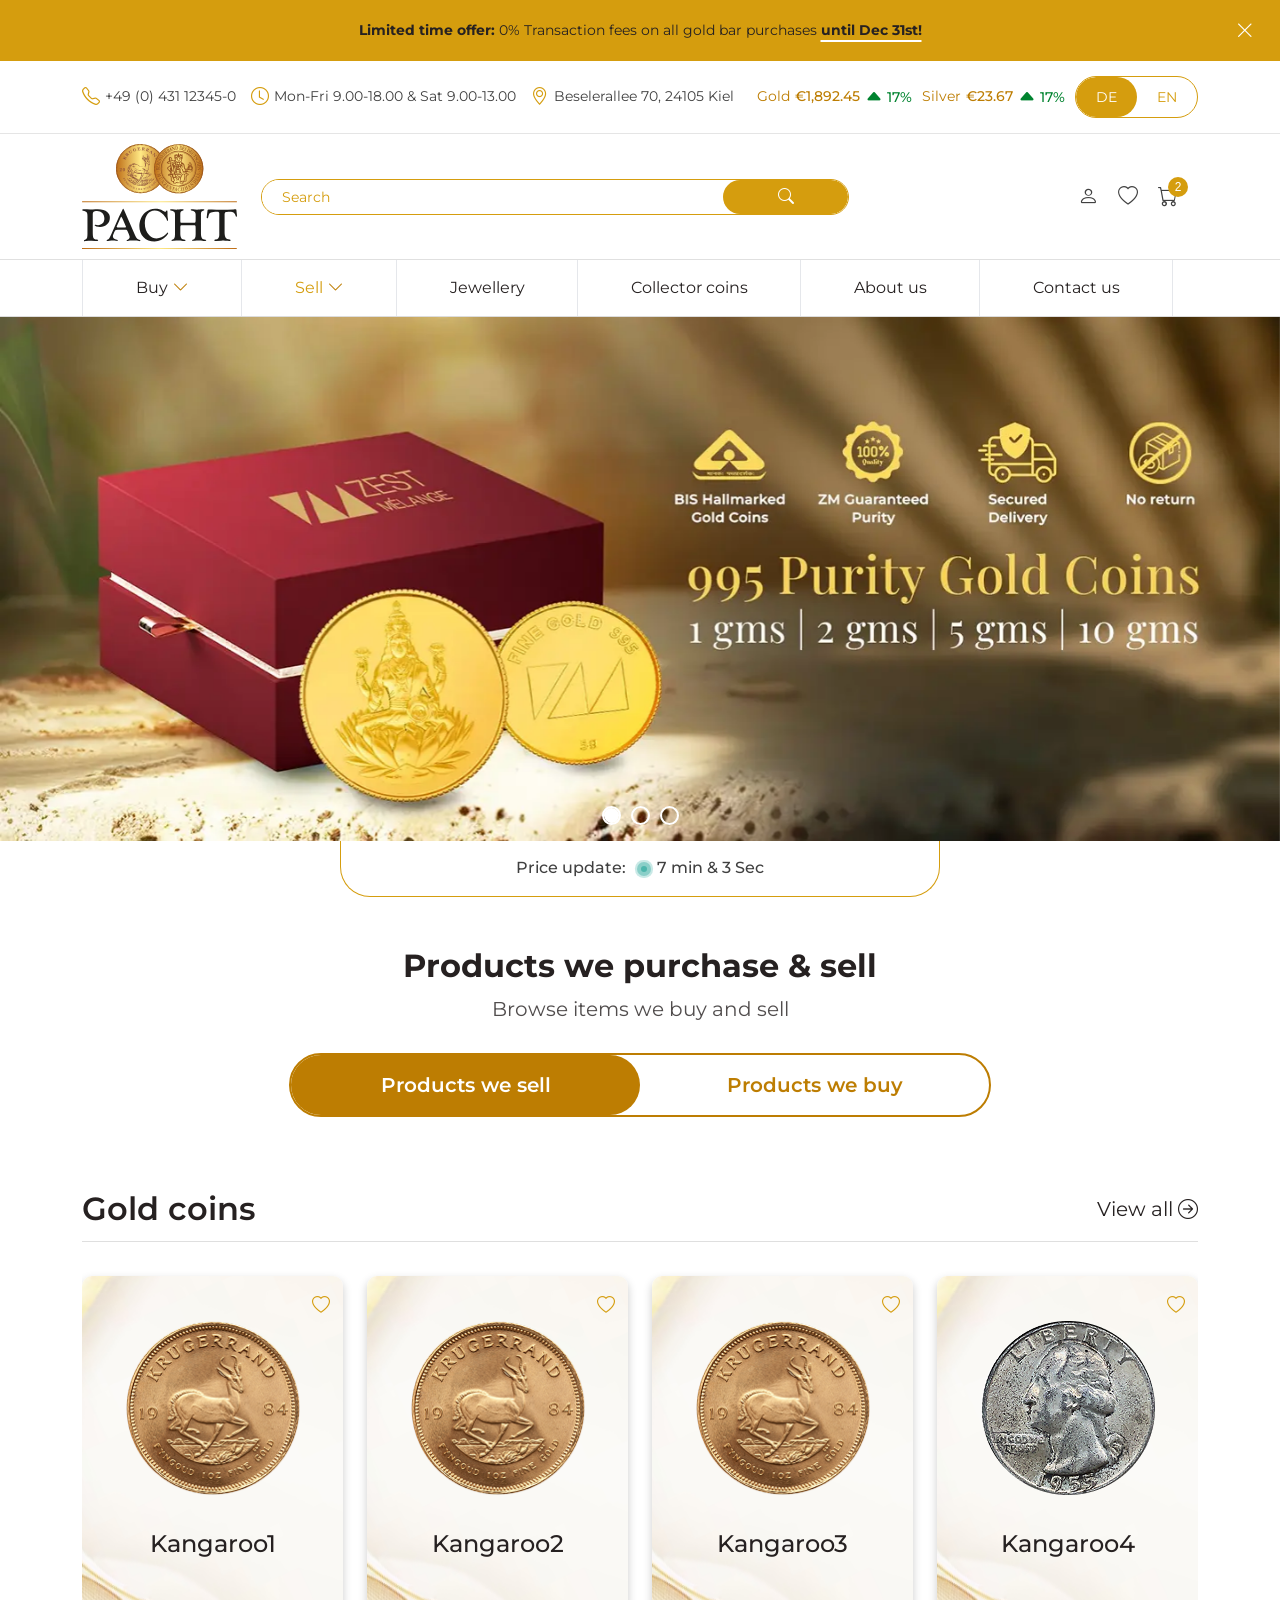
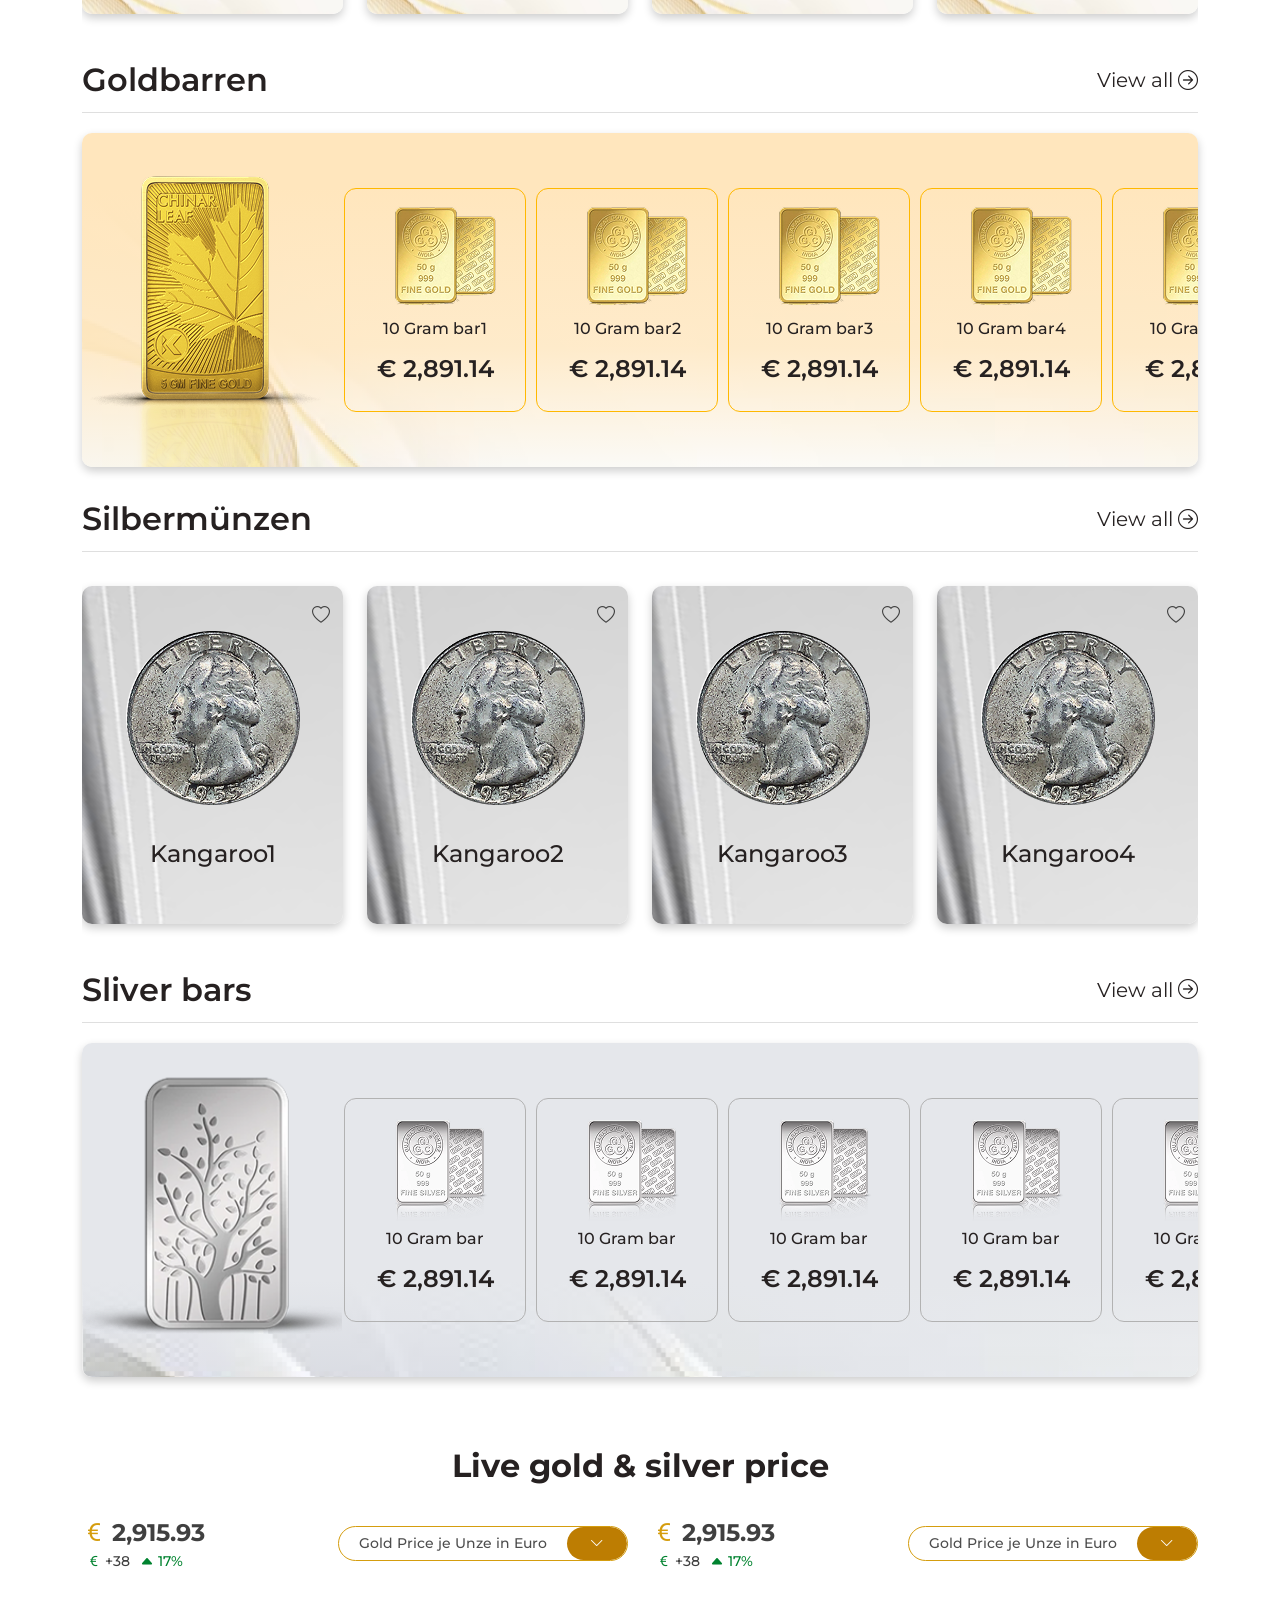
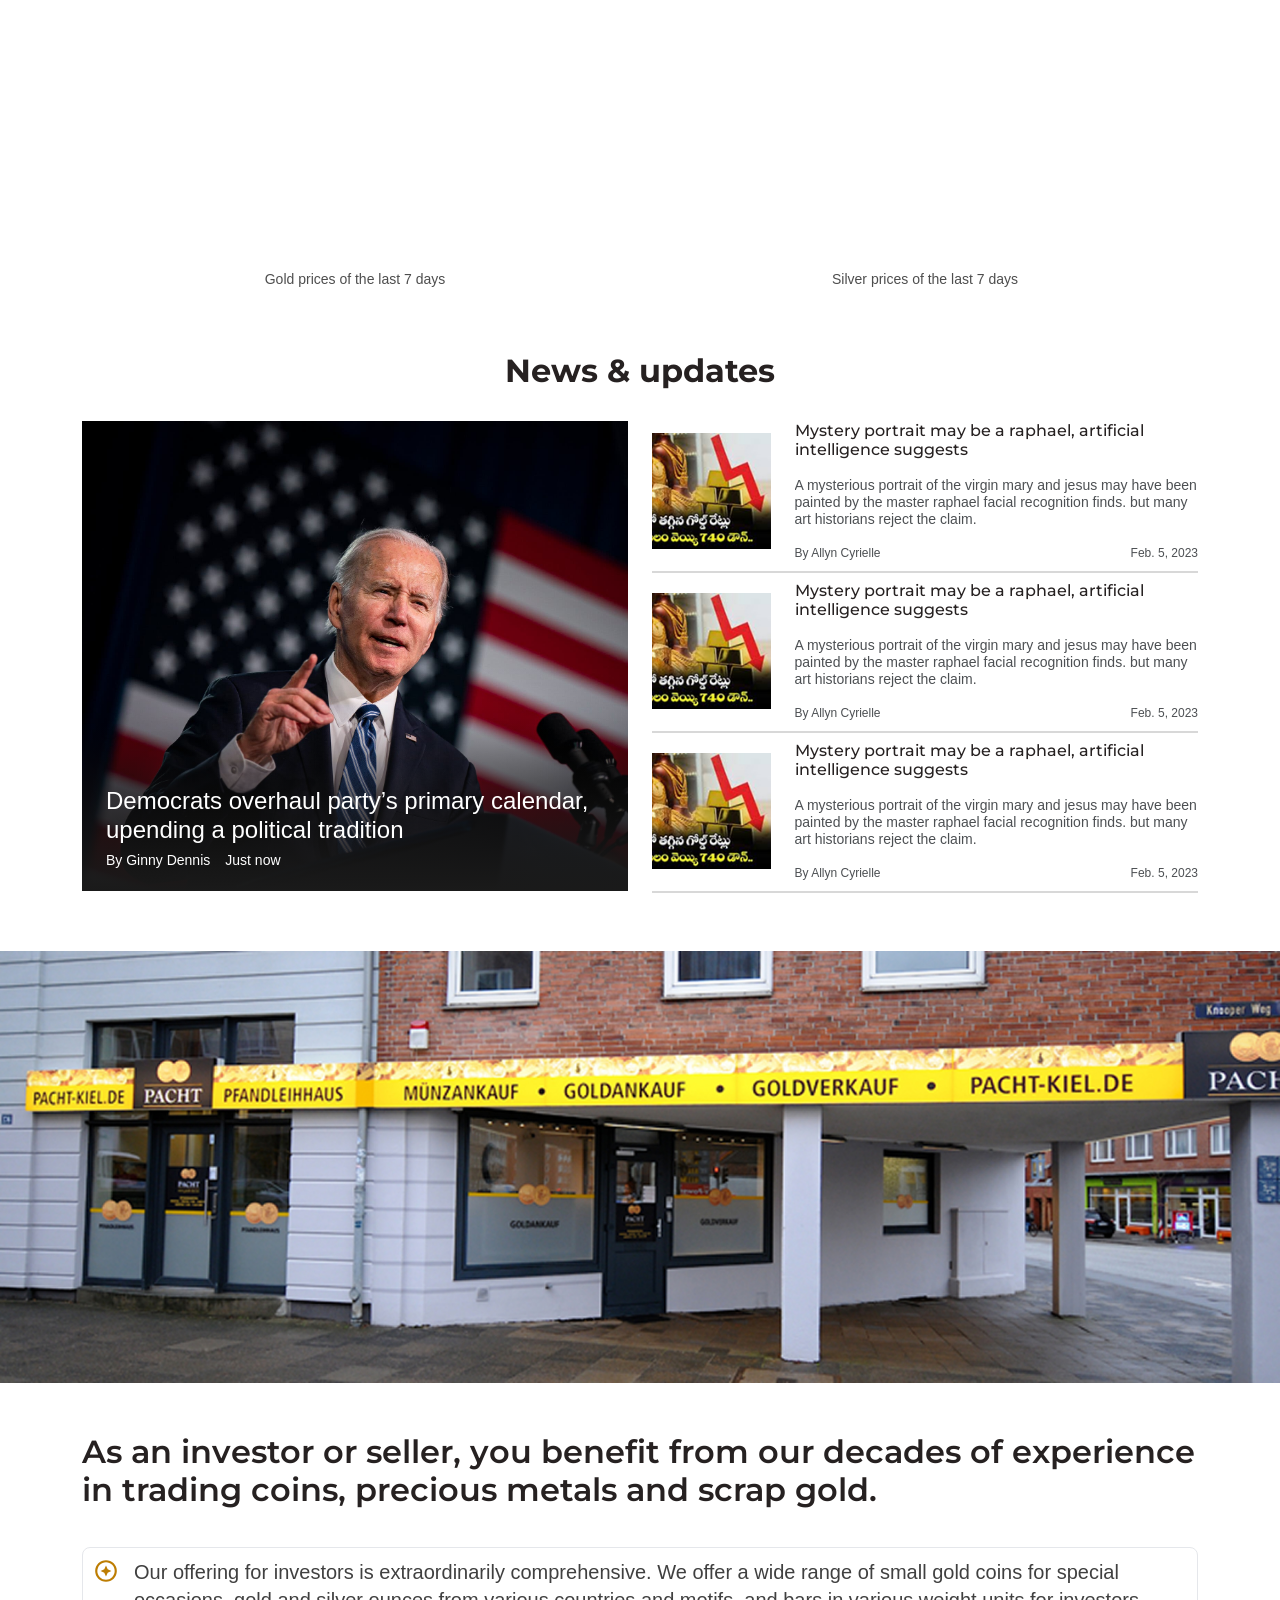
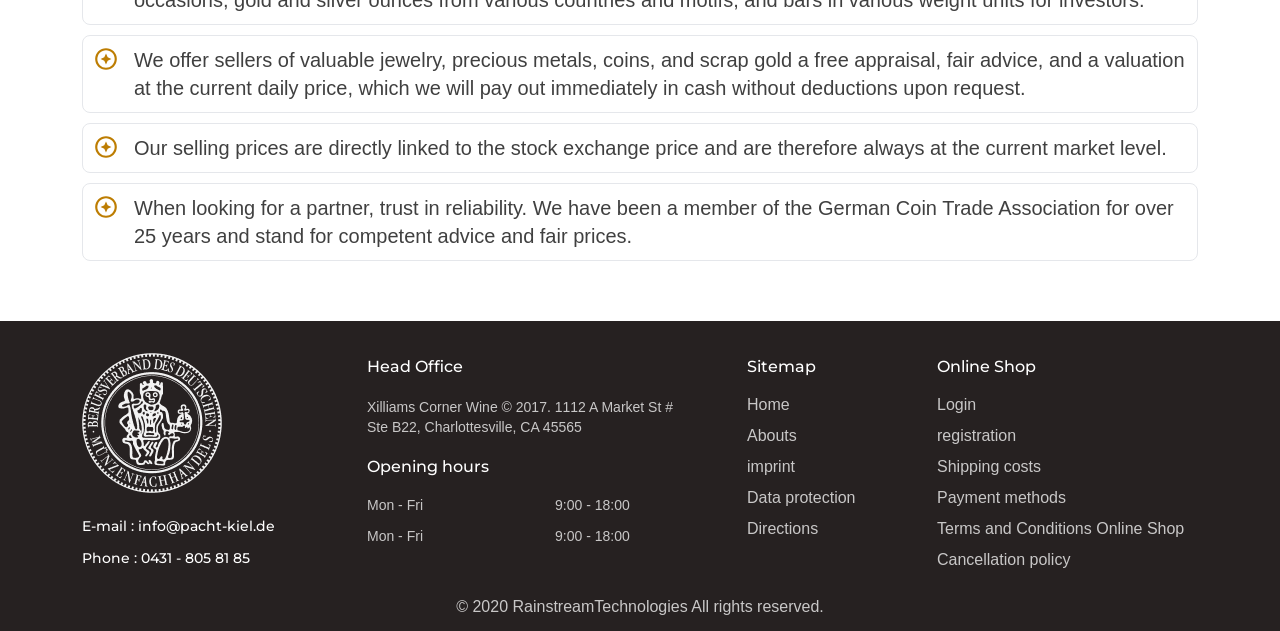
==== index.html @ 885be789 "Initial HTML" ====
<!DOCTYPE html>
<html lang="en">
  <head>
    <meta charset="UTF-8" />
    <meta name="viewport" content="width=device-width, initial-scale=1.0" />
    <title>Home page</title>
    <link rel="stylesheet" href="./css/bootstrap.min.css" />
    <link rel="stylesheet" href="./css/bootstrap-icons.min.css" />
    <!-- Swiper CSS -->
    <link
      rel="stylesheet"
      href="https://unpkg.com/swiper/swiper-bundle.min.css"
    />
    <link rel="stylesheet" href="./css/style.css" />

    <link rel="stylesheet" href="./css/responsive.css" />

    <style>
      /* Your existing CSS */
      .price-update-time .price-update {
        max-width: 600px;
        margin: 0 auto;
        text-align: center;
        border: 1px solid var(--primary-color);
        padding: 16px 0px;
        border-top: 0px;
        border-bottom-left-radius: 30px;
        border-bottom-right-radius: 30px;
        background: #fff;
        transition: all 0.3s ease;
      }

      /* Sticky state */
      .price-update.sticky {
        position: fixed;
        top: 0;
        left: 50%;
        transform: translateX(-50%);
        z-index: 999;
        border-top: 1px solid var(--primary-color);
        max-width: 600px;
        text-align: center;
        border: 1px solid var(--primary-color);
        padding: 16px 0px;
        border-top: 0px;
        border-bottom-left-radius: 30px;
        border-bottom-right-radius: 30px;
        background: #fff;
      }
    </style>
  </head>
  <body>
    <header class="header-section" id="main-header">
      <div class="header-top">
        <p class="offer-tag-line">
          <strong> Limited time offer:</strong> 0% Transaction fees on all gold
          bar purchases <strong> until Dec 31st!</strong>
        </p>
        <div class="offer-close-btn">
          <button class="close-btn" onclick="closeOffer()">
            <i class="bi bi-x-lg"></i>
          </button>
        </div>
      </div>
      <div class="main-header-part">
        <div class="info-bar-section">
          <div class="container">
            <div class="row">
              <div class="col-md-12">
                <div class="info-bar">
                  <!-- Contact Info -->
                  <div class="info-group">
                    <div class="info-item">
                      <i class="bi bi-telephone"></i>
                      <span>+49 (0) 431 12345-0</span>
                    </div>
                    <div class="info-item">
                      <i class="bi bi-clock"></i>
                      <span>Mon-Fri 9.00-18.00 & Sat 9.00-13.00</span>
                    </div>
                    <div class="info-item">
                      <i class="bi bi-geo-alt"></i>
                      <span>Beselerallee 70, 24105 Kiel</span>
                    </div>
                  </div>

                  <!-- Gold & Silver Prices -->
                  <div class="price-group">
                    <div class="price-item">
                      <span class="name">Gold</span>
                      <span class="price-number">€1,892.45</span>
                      <div class="change">
                        <i class="bi bi-caret-up-fill"></i>
                        <span class="up">17%</span>
                      </div>
                    </div>
                    <div class="price-item">
                      <span class="name">Silver</span>
                      <span class="price-number">€23.67</span>
                      <div class="change">
                        <i class="bi bi-caret-up-fill"></i>
                        <span class="up">17%</span>
                      </div>
                    </div>

                    <!-- Language Switch -->
                    <div class="language-switch">
                      <button id="deBtn" class="active">DE</button>
                      <button id="enBtn">EN</button>
                    </div>
                  </div>
                </div>
              </div>
            </div>
          </div>
        </div>
        <div class="logo-area">
          <div class="container">
            <div class="row">
              <div class="col-md-12">
                <div class="logo-part-navbar">
                  <div class="logo">
                    <img
                      src="./images/main-logo.svg"
                      alt="logo"
                      width="155"
                      height="105"
                      loading="lazy"
                      class="img-fluid"
                    />
                    <div class="search-bar">
                      <input type="text" placeholder="Search" />
                      <button><i class="bi bi-search"></i></button>
                    </div>
                  </div>

                  <div class="icons">
                    <div class="icon">
                      <a href="#"><i class="bi bi-person"></i></a>
                    </div>
                    <div class="icon">
                      <a href="#"><i class="bi bi-heart"></i></a>
                    </div>
                    <div class="icon">
                      <a href="#"><i class="bi bi-cart"></i></a>
                      <span class="cart-badge">2</span>
                    </div>
                    <div class="icon">
                      <i
                        id="menuIcon"
                        class="bi bi-list menu-icon"
                        onclick="toggleMenu()"
                      ></i>
                    </div>
                  </div>
                </div>
              </div>
            </div>
          </div>
        </div>
        <nav>
          <div class="container">
            <div class="row">
              <div class="col-md-12">
                <div class="nav-container">
                  <!-- Mobile Menu Icon -->

                  <ul class="nav-links" id="navLinks">
                    <!-- Buy Menu -->
                    <li>
                      <div class="menu-title">
                        <a href="#" active>Buy</a>
                        <i
                          class="bi bi-chevron-down arrow"
                          onclick="toggleDropdown(this)"
                        ></i>
                      </div>
                      <ul class="dropdown-menu-header">
                        <li><a href="#">Gold</a></li>
                        <li><a href="#">Silver</a></li>
                      </ul>
                    </li>

                    <!-- Sell Menu -->
                    <li>
                      <div class="menu-title">
                        <a href="#" class="active">Sell</a>
                        <i
                          class="bi bi-chevron-down arrow"
                          onclick="toggleDropdown(this)"
                        ></i>
                      </div>
                      <ul class="dropdown-menu-header">
                        <li class="group-heading">Gold</li>
                        <li><a href="#">Gold coins</a></li>
                        <li class="active"><a href="#">Gold bars</a></li>

                        <li class="group-heading">Silver</li>
                        <li><a href="#">Silver coins</a></li>
                        <li><a href="#">Silver bars</a></li>
                      </ul>
                    </li>

                    <li><a href="#">Jewellery</a></li>
                    <li><a href="#">Collector coins</a></li>
                    <li><a href="#">About us</a></li>
                    <li><a href="#">Contact us</a></li>
                  </ul>
                </div>
              </div>
            </div>
          </div>
        </nav>
      </div>
      <div class="fixed-header-part">
        <div class="inner-header-part">
          <div class="logo-part-navbar-fixed">
            <div class="container">
              <div class="row">
                <div class="col-md-12">
                  <div class="fixed-on-scroll">
                    <div class="logo-part">
                      <img
                        src="./images/main-logo.svg"
                        alt="logo"
                        width="155"
                        height="105"
                        loading="lazy"
                        class="img-fluid"
                      />
                    </div>
                    <div class="fixed-header-content">
                      <div class="info-bar-section">
                        <div class="container">
                          <div class="row">
                            <div class="col-md-12 px-0">
                              <div class="info-bar">
                                <!-- Contact Info -->
                                <div class="info-group">
                                  <div class="info-item">
                                    <i class="bi bi-telephone"></i>
                                    <span>+49 (0) 431 12345-0</span>
                                  </div>
                                  <div class="info-item">
                                    <i class="bi bi-clock"></i>
                                    <span
                                      >Mon-Fri 9.00-18.00 & Sat 9.00-13.00</span
                                    >
                                  </div>
                                  <div class="info-item">
                                    <i class="bi bi-geo-alt"></i>
                                    <span>Beselerallee 70, 24105 Kiel</span>
                                  </div>
                                </div>

                                <!-- Gold & Silver Prices -->
                                <div class="price-group">
                                  <div class="price-item">
                                    <span class="name">Gold</span>
                                    <span class="price-number">€1,892.45</span>
                                    <div class="change">
                                      <i class="bi bi-caret-up-fill"></i>
                                      <span class="up">17%</span>
                                    </div>
                                  </div>
                                  <div class="price-item">
                                    <span class="name">Silver</span>
                                    <span class="price-number">€23.67</span>
                                    <div class="change">
                                      <i class="bi bi-caret-up-fill"></i>
                                      <span class="up">17%</span>
                                    </div>
                                  </div>

                                  <!-- Language Switch -->
                                  <div class="language-switch">
                                    <button id="deBtn" class="active">
                                      DE
                                    </button>
                                    <button id="enBtn">EN</button>
                                  </div>
                                </div>
                              </div>
                            </div>
                          </div>
                        </div>
                      </div>
                      <nav>
                        <div class="container">
                          <div class="row">
                            <div
                              class="col-md-12 px-0 navbar-header-fixed-part"
                            >
                              <div class="nav-container">
                                <!-- Mobile Menu Icon -->
                                <i
                                  id="menuIconfix"
                                  class="bi bi-list menu-icon"
                                  onclick="togglefixMenu()"
                                ></i>

                                <ul class="nav-links" id="navlinksfix">
                                  <!-- Buy Menu -->
                                  <li>
                                    <div class="menu-title">
                                      <a href="#" active>Buy</a>
                                      <i
                                        class="bi bi-chevron-down arrow"
                                        onclick="toggleFixDropdown(this)"
                                      ></i>
                                    </div>
                                    <ul class="dropdown-menu-header">
                                      <li><a href="#">Gold</a></li>
                                      <li><a href="#">Silver</a></li>
                                    </ul>
                                  </li>

                                  <!-- Sell Menu -->
                                  <li>
                                    <div class="menu-title">
                                      <a href="#" class="active">Sell</a>
                                      <i
                                        class="bi bi-chevron-down arrow"
                                        onclick="toggleFixDropdown(this)"
                                      ></i>
                                    </div>
                                    <ul class="dropdown-menu-header">
                                      <li class="group-heading">Gold</li>
                                      <li><a href="#">Gold coins</a></li>
                                      <li class="active">
                                        <a href="#">Gold bars</a>
                                      </li>

                                      <li class="group-heading">Silver</li>
                                      <li><a href="#">Silver coins</a></li>
                                      <li><a href="#">Silver bars</a></li>
                                    </ul>
                                  </li>

                                  <li><a href="#">Jewellery</a></li>
                                  <li><a href="#">Collector coins</a></li>
                                  <li><a href="#">About us</a></li>
                                  <li><a href="#">Contact us</a></li>
                                </ul>
                                <div class="icons">
                                  <div class="icon">
                                    <a href="#"><i class="bi bi-person"></i></a>
                                  </div>
                                  <div class="icon">
                                    <a href="#"><i class="bi bi-heart"></i></a>
                                  </div>
                                  <div class="icon">
                                    <a href="#"><i class="bi bi-cart"></i></a>
                                    <span class="cart-badge">2</span>
                                  </div>
                                  <div class="icon">
                                    <a
                                      href="javascript:void(0)"
                                      onclick="toggleSearchBar()"
                                      ><i class="bi bi-search"></i
                                    ></a>
                                  </div>
                                </div>
                                <!-- Search Bar -->
                                <div
                                  class="toggle-search-bar-part"
                                  id="searchBar"
                                >
                                  <div class="search-bar">
                                    <input type="text" placeholder="Search" />
                                    <button>
                                      <i class="bi bi-search"></i>
                                    </button>
                                  </div>
                                </div>
                              </div>
                            </div>
                          </div>
                        </div>
                      </nav>
                    </div>
                  </div>
                </div>
              </div>
            </div>
          </div>
        </div>
      </div>
    </header>

    <section class="hero-section">
      <div class="main-hero-section-slider-part">
        <div
          id="carouselExampleAutoplaying"
          class="carousel slide"
          data-bs-ride="carousel"
        >
          <div class="carousel-indicators">
            <button
              type="button"
              data-bs-target="#carouselExampleAutoplaying"
              data-bs-slide-to="0"
              class="active"
              aria-current="true"
              aria-label="Slide 1"
            ></button>
            <button
              type="button"
              data-bs-target="#carouselExampleAutoplaying"
              data-bs-slide-to="1"
              aria-label="Slide 2"
            ></button>
            <button
              type="button"
              data-bs-target="#carouselExampleAutoplaying"
              data-bs-slide-to="2"
              aria-label="Slide 3"
            ></button>
          </div>
          <div class="carousel-inner">
            <div class="carousel-item active">
              <img
                src="./images/hero-section.webp"
                alt="hero image"
                width="100%"
                height="590"
                loading="lazy"
              />
            </div>
            <div class="carousel-item">
              <img
                src="./images/hero-section.webp"
                alt="hero image"
                width="100%"
                height="590"
                loading="lazy"
              />
            </div>
            <div class="carousel-item">
              <img
                src="./images/hero-section.webp"
                alt="hero image"
                width="100%"
                height="590"
                loading="lazy"
              />
            </div>
          </div>
        </div>
      </div>

      <div class="price-update-time">
        <div class="container">
          <div class="row">
            <div class="col-md-12">
              <div class="price-update" id="priceUpdateBar">
                <p>
                  Price update: <span class="dots_part"></span>7 min & 3 Sec
                </p>
              </div>
            </div>
          </div>
        </div>
      </div>
    </section>

    <section class="products-we-purchase section-margin">
      <div class="container">
        <div class="row">
          <div class="col-md-12 mb-30 mb-20">
            <h2 class="section-heading text-center">
              Products we purchase & sell
            </h2>
            <p class="regular-paragraph text-center paragraph-margin-top">
              Browse items we buy and sell
            </p>
          </div>
        </div>
      </div>
      <div class="container text-center products-tabs">
        <div class="row">
          <div class="col-md-12">
            <ul
              class="nav nav-pills justify-content-center tab-toggle main-tabs"
              id="mainTab"
              role="tablist"
            >
              <li class="nav-item" role="presentation">
                <button
                  class="nav-link active"
                  id="products-sell-tab"
                  data-bs-toggle="pill"
                  data-bs-target="#products-sell"
                  type="button"
                  role="tab"
                >
                  Products we sell
                </button>
              </li>
              <li class="nav-item" role="presentation">
                <button
                  class="nav-link"
                  id="products-buy-tab"
                  data-bs-toggle="pill"
                  data-bs-target="#products-buy"
                  type="button"
                  role="tab"
                >
                  Products we buy
                </button>
              </li>
            </ul>

            <div class="tab-content" id="mainTabContent">
              <div
                class="tab-pane fade show active"
                id="products-sell"
                role="tabpanel"
              >
                <!-- <div class="row">
                  <div class="col-md-12">
                    <div class="row">
                      <div class="col-md-12">
                        <div class="heading-part-slider">
                          <h2 class="heading-part">Gold coins</h2>
                          <div class="view-all-buttons">
                            <a href="#">
                              <span> View all </span
                              ><i class="bi bi-arrow-right-circle"></i
                            ></a>
                          </div>
                        </div>
                      </div>
                    </div>
                    <div class="row">
                      <div class="col-md-12 gold-coins-slider">
                        <div class="swiper mySwiper" id="slider1">
                          <div class="swiper-wrapper">
                            <div class="swiper-slide">
                              <div class="icon-on-slide">
                                <i class="bi bi-heart"></i>
                              </div>
                              <div class="slider-items">
                                <div class="slider-items-part">
                                  <img
                                    src="./images/coins.png"
                                    width="174"
                                    height="174"
                                    alt="coins image"
                                  />
                                  <h3>Kangaroo1</h3>
                                </div>
                                <div class="option-section-content">
                                  <div class="options">
                                    <div class="option-btns">
                                      <a href="#" class="option-btn">1 ounce</a>
                                      <a href="#" class="option-btn active"
                                        >1/2 ounce</a
                                      >
                                      <a href="#" class="option-btn"
                                        >1/4 ounce</a
                                      >
                                      <a href="#" class="option-btn"
                                        >1/10 ounce</a
                                      >
                                    </div>

                                    <div class="price">
                                      <p>€ 2,891.14</p>
                                      <a href="#" class="buy-btn">Buy Now</a>
                                    </div>
                                  </div>
                                </div>
                              </div>
                            </div>
                            <div class="swiper-slide">
                              <div class="icon-on-slide">
                                <i class="bi bi-heart"></i>
                              </div>
                              <div class="slider-items">
                                <div class="slider-items-part">
                                  <img
                                    src="./images/coins.png"
                                    width="174"
                                    height="174"
                                    alt="coins image"
                                  />
                                  <h3>Kangaroo2</h3>
                                </div>
                                <div class="option-section-content">
                                  <div class="options">
                                    <div class="option-btns">
                                      <a href="#" class="option-btn">1 ounce</a>
                                      <a href="#" class="option-btn active"
                                        >1/2 ounce</a
                                      >
                                      <a href="#" class="option-btn"
                                        >1/4 ounce</a
                                      >
                                      <a href="#" class="option-btn"
                                        >1/10 ounce</a
                                      >
                                    </div>

                                    <div class="price">
                                      <p>€ 2,891.14</p>
                                      <a href="#" class="buy-btn">Buy Now</a>
                                    </div>
                                  </div>
                                </div>
                              </div>
                            </div>
                            <div class="swiper-slide">
                              <div class="icon-on-slide">
                                <i class="bi bi-heart"></i>
                              </div>
                              <div class="slider-items">
                                <div class="slider-items-part">
                                  <img
                                    src="./images/coins.png"
                                    width="174"
                                    height="174"
                                    alt="coins image"
                                  />
                                  <h3>Kangaroo3</h3>
                                </div>
                                <div class="option-section-content">
                                  <div class="options">
                                    <div class="option-btns">
                                      <a href="#" class="option-btn">1 ounce</a>
                                      <a href="#" class="option-btn active"
                                        >1/2 ounce</a
                                      >
                                      <a href="#" class="option-btn"
                                        >1/4 ounce</a
                                      >
                                      <a href="#" class="option-btn"
                                        >1/10 ounce</a
                                      >
                                    </div>

                                    <div class="price">
                                      <p>€ 2,891.14</p>
                                      <a href="#" class="buy-btn">Buy Now</a>
                                    </div>
                                  </div>
                                </div>
                              </div>
                            </div>
                            <div class="swiper-slide">
                              <div class="icon-on-slide">
                                <i class="bi bi-heart"></i>
                              </div>
                              <div class="slider-items">
                                <div class="slider-items-part">
                                  <img
                                    src="./images/coins.png"
                                    width="174"
                                    height="174"
                                    alt="coins image"
                                  />
                                  <h3>Kangaroo4</h3>
                                </div>
                                <div class="option-section-content">
                                  <div class="options">
                                    <div class="option-btns">
                                      <a href="#" class="option-btn">1 ounce</a>
                                      <a href="#" class="option-btn active"
                                        >1/2 ounce</a
                                      >
                                      <a href="#" class="option-btn"
                                        >1/4 ounce</a
                                      >
                                      <a href="#" class="option-btn"
                                        >1/10 ounce</a
                                      >
                                    </div>

                                    <div class="price">
                                      <p>€ 2,891.14</p>
                                      <a href="#" class="buy-btn">Buy Now</a>
                                    </div>
                                  </div>
                                </div>
                              </div>
                            </div>
                            <div class="swiper-slide">
                              <div class="icon-on-slide">
                                <i class="bi bi-heart"></i>
                              </div>
                              <div class="slider-items">
                                <div class="slider-items-part">
                                  <img
                                    src="./images/coins.png"
                                    width="174"
                                    height="174"
                                    alt="coins image"
                                  />
                                  <h3>Kangaroo5</h3>
                                </div>
                                <div class="option-section-content">
                                  <div class="options">
                                    <div class="option-btns">
                                      <a href="#" class="option-btn">1 ounce</a>
                                      <a href="#" class="option-btn active"
                                        >1/2 ounce</a
                                      >
                                      <a href="#" class="option-btn"
                                        >1/4 ounce</a
                                      >
                                      <a href="#" class="option-btn"
                                        >1/10 ounce</a
                                      >
                                    </div>

                                    <div class="price">
                                      <p>€ 2,891.14</p>
                                      <a href="#" class="buy-btn">Buy Now</a>
                                    </div>
                                  </div>
                                </div>
                              </div>
                            </div>
                            <div class="swiper-slide">
                              <div class="icon-on-slide">
                                <i class="bi bi-heart"></i>
                              </div>
                              <div class="slider-items">
                                <div class="slider-items-part">
                                  <img
                                    src="./images/coins.png"
                                    width="174"
                                    height="174"
                                    alt="coins image"
                                  />
                                  <h3>Kangaroo6</h3>
                                </div>
                                <div class="option-section-content">
                                  <div class="options">
                                    <div class="option-btns">
                                      <a href="#" class="option-btn">1 ounce</a>
                                      <a href="#" class="option-btn active"
                                        >1/2 ounce</a
                                      >
                                      <a href="#" class="option-btn"
                                        >1/4 ounce</a
                                      >
                                      <a href="#" class="option-btn"
                                        >1/10 ounce</a
                                      >
                                    </div>

                                    <div class="price">
                                      <p>€ 2,891.14</p>
                                      <a href="#" class="buy-btn">Buy Now</a>
                                    </div>
                                  </div>
                                </div>
                              </div>
                            </div>
                          </div>
                        </div>
                      </div>
                    </div>
                  </div>
                </div> -->
                <div class="row">
                  <div class="col-md-12">
                    <div class="heading-part-slider">
                      <h2 class="heading-part">Gold coins</h2>
                      <div class="view-all-buttons">
                        <a href="#">
                          <span> View all </span
                          ><i class="bi bi-arrow-right-circle"></i
                        ></a>
                      </div>
                    </div>
                  </div>
                </div>
                <div class="row">
                  <div class="col-md-12 gold-coins-slider">
                    <div class="swiper mySwiper" id="slider1">
                      <div class="swiper-wrapper">
                        <!-- Slide 1 -->
                        <div class="swiper-slide">
                          <div class="icon-on-slide">
                            <i class="bi bi-heart"></i>
                          </div>
                          <div class="slider-items">
                            <div class="slider-items-part">
                              <img
                                src="./images/coins.png"
                                width="174"
                                height="174"
                                alt="coins image"
                              />
                              <h3>Kangaroo1</h3>
                            </div>
                            <div class="option-section-content">
                              <div class="options">
                                <div class="option-btns">
                                  <a href="#" class="option-btn">1 ounce</a>
                                  <a href="#" class="option-btn active"
                                    >1/2 ounce</a
                                  >
                                  <a href="#" class="option-btn">1/4 ounce</a>
                                  <a href="#" class="option-btn">1/10 ounce</a>
                                </div>

                                <div class="price">
                                  <p>€ 2,891.14</p>
                                  <a href="#" class="buy-btn">Buy Now</a>
                                </div>
                              </div>
                            </div>
                          </div>
                        </div>

                        <!-- Slide 2 -->
                        <div class="swiper-slide">
                          <div class="icon-on-slide">
                            <i class="bi bi-heart"></i>
                          </div>
                          <div class="slider-items">
                            <div class="slider-items-part">
                              <img
                                src="./images/coins.png"
                                width="174"
                                height="174"
                                alt="coins image"
                              />
                              <h3>Kangaroo2</h3>
                            </div>
                            <div class="option-section-content">
                              <div class="options">
                                <div class="option-btns">
                                  <a href="#" class="option-btn">1 ounce</a>
                                  <a href="#" class="option-btn active"
                                    >1/2 ounce</a
                                  >
                                  <a href="#" class="option-btn">1/4 ounce</a>
                                  <a href="#" class="option-btn">1/10 ounce</a>
                                </div>

                                <div class="price">
                                  <p>€ 2,891.14</p>
                                  <a href="#" class="buy-btn">Buy Now</a>
                                </div>
                              </div>
                            </div>
                          </div>
                        </div>

                        <!-- Slide 3 -->
                        <div class="swiper-slide">
                          <div class="icon-on-slide">
                            <i class="bi bi-heart"></i>
                          </div>
                          <div class="slider-items">
                            <div class="slider-items-part">
                              <img
                                src="./images/coins.png"
                                width="174"
                                height="174"
                                alt="coins image"
                              />
                              <h3>Kangaroo3</h3>
                            </div>
                            <div class="option-section-content">
                              <div class="options">
                                <div class="option-btns">
                                  <a href="#" class="option-btn">1 ounce</a>
                                  <a href="#" class="option-btn active"
                                    >1/2 ounce</a
                                  >
                                  <a href="#" class="option-btn">1/4 ounce</a>
                                  <a href="#" class="option-btn">1/10 ounce</a>
                                </div>

                                <div class="price">
                                  <p>€ 2,891.14</p>
                                  <a href="#" class="buy-btn">Buy Now</a>
                                </div>
                              </div>
                            </div>
                          </div>
                        </div>

                        <!-- Slide 4 -->
                        <div class="swiper-slide">
                          <div class="icon-on-slide">
                            <i class="bi bi-heart"></i>
                          </div>
                          <div class="slider-items">
                            <div class="slider-items-part">
                              <img
                                src="./images/sliver-coins.png"
                                width="174"
                                height="174"
                                alt="coins image"
                              />
                              <h3>Kangaroo4</h3>
                            </div>
                            <div class="option-section-content">
                              <div class="options">
                                <div class="option-btns">
                                  <a href="#" class="option-btn">1 ounce</a>
                                  <a href="#" class="option-btn">1/2 ounce</a>
                                </div>
                                <div class="price">
                                  <p>€ 2,891.14</p>
                                  <a href="#" class="buy-btn">Buy Now</a>
                                </div>
                              </div>
                            </div>
                          </div>
                        </div>

                        <!-- Slide 5 -->
                        <div class="swiper-slide">
                          <div class="icon-on-slide">
                            <i class="bi bi-heart"></i>
                          </div>
                          <div class="slider-items">
                            <div class="slider-items-part">
                              <img
                                src="./images/sliver-coins.png"
                                width="174"
                                height="174"
                                alt="coins image"
                              />
                              <h3>Kangaroo5</h3>
                            </div>
                            <div class="option-section-content">
                              <div class="options">
                                <div class="option-btns">
                                  <a href="#" class="option-btn">1 ounce</a>
                                  <a href="#" class="option-btn">1/2 ounce</a>
                                </div>
                                <div class="price">
                                  <p>€ 2,891.14</p>
                                  <a href="#" class="buy-btn">Buy Now</a>
                                </div>
                              </div>
                            </div>
                          </div>
                        </div>

                        <!-- Slide 6 -->
                        <div class="swiper-slide">
                          <div class="icon-on-slide">
                            <i class="bi bi-heart"></i>
                          </div>
                          <div class="slider-items">
                            <div class="slider-items-part">
                              <img
                                src="./images/sliver-coins.png"
                                width="174"
                                height="174"
                                alt="coins image"
                              />
                              <h3>Kangaroo6</h3>
                            </div>
                            <div class="option-section-content">
                              <div class="options">
                                <div class="option-btns">
                                  <a href="#" class="option-btn">1 ounce</a>
                                  <a href="#" class="option-btn">1/2 ounce</a>
                                </div>
                                <div class="price">
                                  <p>€ 2,891.14</p>
                                  <a href="#" class="buy-btn">Buy Now</a>
                                </div>
                              </div>
                            </div>
                          </div>
                        </div>

                        <!-- Slide 7 -->
                        <div class="swiper-slide">
                          <div class="icon-on-slide">
                            <i class="bi bi-heart"></i>
                          </div>
                          <div class="slider-items">
                            <div class="slider-items-part">
                              <img
                                src="./images/sliver-coins.png"
                                width="174"
                                height="174"
                                alt="coins image"
                              />
                              <h3>Kangaroo7</h3>
                            </div>
                            <div class="option-section-content">
                              <div class="options">
                                <div class="option-btns">
                                  <a href="#" class="option-btn">1 ounce</a>
                                  <a href="#" class="option-btn">1/2 ounce</a>
                                </div>
                                <div class="price">
                                  <p>€ 2,891.14</p>
                                  <a href="#" class="buy-btn">Buy Now</a>
                                </div>
                              </div>
                            </div>
                          </div>
                        </div>
                      </div>
                    </div>
                  </div>
                </div>
                <div class="row">
                  <div class="col-md-12">
                    <div class="row">
                      <div class="col-md-12">
                        <div class="heading-part-slider">
                          <h2 class="heading-part">Goldbarren</h2>
                          <div class="view-all-buttons">
                            <a href="#">
                              <span> View all </span
                              ><i class="bi bi-arrow-right-circle"></i
                            ></a>
                          </div>
                        </div>
                      </div>
                    </div>
                    <div class="row">
                      <div class="col-md-12">
                        <div class="gold-bars-part-section">
                          <div class="images-parts">
                            <img
                              src="./images/gold-bar-main.png"
                              alt="gold bar image"
                              width="260"
                              height="334"
                              loading="lazy"
                            />
                          </div>
                          <div class="slider-part">
                            <div class="swiper-container">
                              <div class="swiper-wrapper">
                                <div class="swiper-slide">
                                  <div class="slide-content">
                                    <img
                                      class="slide-img"
                                      src="./images/gold-bar-product-image.png"
                                      alt="10 Gram Gold Bar"
                                      width="147"
                                      height="112"
                                    />
                                    <img
                                      class="slide-hover-img"
                                      src="./images/gold-bar-product-hover-image.png"
                                      alt="10 Gram Gold Bar Hover"
                                      width="147"
                                      height="112"
                                    />
                                    <p class="gold-bar-weight">10 Gram bar1</p>
                                    <p class="gold-bar-price">€ 2,891.14</p>
                                    <a href="#" class="buy-btn">Buy now</a>
                                  </div>
                                </div>

                                <div class="swiper-slide">
                                  <div class="slide-content">
                                    <img
                                      class="slide-img"
                                      src="./images/gold-bar-product-image.png"
                                      alt="10 Gram Gold Bar"
                                      width="147"
                                      height="112"
                                    />
                                    <img
                                      class="slide-hover-img"
                                      src="./images/gold-bar-product-hover-image.png"
                                      alt="10 Gram Gold Bar Hover"
                                      width="147"
                                      height="112"
                                    />
                                    <p class="gold-bar-weight">10 Gram bar2</p>
                                    <p class="gold-bar-price">€ 2,891.14</p>
                                    <a href="#" class="buy-btn">Buy now</a>
                                  </div>
                                </div>

                                <div class="swiper-slide">
                                  <div class="slide-content">
                                    <img
                                      class="slide-img"
                                      src="./images/gold-bar-product-image.png"
                                      alt="10 Gram Gold Bar"
                                      width="147"
                                      height="112"
                                    />
                                    <img
                                      class="slide-hover-img"
                                      src="./images/gold-bar-product-hover-image.png"
                                      alt="10 Gram Gold Bar Hover"
                                      width="147"
                                      height="112"
                                    />
                                    <p class="gold-bar-weight">10 Gram bar3</p>
                                    <p class="gold-bar-price">€ 2,891.14</p>
                                    <a href="#" class="buy-btn">Buy now</a>
                                  </div>
                                </div>

                                <div class="swiper-slide">
                                  <div class="slide-content">
                                    <img
                                      class="slide-img"
                                      src="./images/gold-bar-product-image.png"
                                      alt="10 Gram Gold Bar"
                                      width="147"
                                      height="112"
                                    />
                                    <img
                                      class="slide-hover-img"
                                      src="./images/gold-bar-product-hover-image.png"
                                      alt="10 Gram Gold Bar Hover"
                                      width="147"
                                      height="112"
                                    />
                                    <p class="gold-bar-weight">10 Gram bar4</p>
                                    <p class="gold-bar-price">€ 2,891.14</p>
                                    <a href="#" class="buy-btn">Buy now</a>
                                  </div>
                                </div>

                                <div class="swiper-slide">
                                  <div class="slide-content">
                                    <img
                                      class="slide-img"
                                      src="./images/gold-bar-product-image.png"
                                      alt="10 Gram Gold Bar"
                                      width="147"
                                      height="112"
                                    />
                                    <img
                                      class="slide-hover-img"
                                      src="./images/gold-bar-product-hover-image.png"
                                      alt="10 Gram Gold Bar Hover"
                                      width="147"
                                      height="112"
                                    />
                                    <p class="gold-bar-weight">10 Gram bar5</p>
                                    <p class="gold-bar-price">€ 2,891.14</p>
                                    <a href="#" class="buy-btn">Buy now</a>
                                  </div>
                                </div>

                                <div class="swiper-slide">
                                  <div class="slide-content">
                                    <img
                                      class="slide-img"
                                      src="./images/gold-bar-product-image.png"
                                      alt="10 Gram Gold Bar"
                                      width="147"
                                      height="112"
                                    />
                                    <img
                                      class="slide-hover-img"
                                      src="./images/gold-bar-product-hover-image.png"
                                      alt="10 Gram Gold Bar Hover"
                                      width="147"
                                      height="112"
                                    />
                                    <p class="gold-bar-weight">10 Gram bar6</p>
                                    <p class="gold-bar-price">€ 2,891.14</p>
                                    <a href="#" class="buy-btn">Buy now</a>
                                  </div>
                                </div>

                                <div class="swiper-slide">
                                  <div class="slide-content">
                                    <img
                                      class="slide-img"
                                      src="./images/gold-bar-product-image.png"
                                      alt="10 Gram Gold Bar"
                                      width="147"
                                      height="112"
                                    />
                                    <img
                                      class="slide-hover-img"
                                      src="./images/gold-bar-product-hover-image.png"
                                      alt="10 Gram Gold Bar Hover"
                                      width="147"
                                      height="112"
                                    />
                                    <p class="gold-bar-weight">10 Gram bar7</p>
                                    <p class="gold-bar-price">€ 2,891.14</p>
                                    <a href="#" class="buy-btn">Buy now</a>
                                  </div>
                                </div>
                              </div>
                            </div>
                          </div>
                        </div>
                      </div>
                    </div>
                  </div>
                </div>

                <div class="row">
                  <div class="col-md-12">
                    <div class="row">
                      <div class="col-md-12">
                        <div class="heading-part-slider">
                          <h2 class="heading-part">Silbermünzen</h2>
                          <div class="view-all-buttons">
                            <a href="#">
                              <span> View all </span
                              ><i class="bi bi-arrow-right-circle"></i
                            ></a>
                          </div>
                        </div>
                      </div>
                    </div>
                    <div class="row">
                      <div class="col-md-12 gold-coins-slider">
                        <div class="swiper mySwiper" id="slider2">
                          <div class="swiper-wrapper">
                            <!-- Slide 1 -->
                            <div class="swiper-slide">
                              <div class="icon-on-slide">
                                <i class="bi bi-heart"></i>
                              </div>
                              <div class="slider-items">
                                <div class="slider-items-part">
                                  <img
                                    src="./images/sliver-coins.png"
                                    width="174"
                                    height="174"
                                    alt="coins image"
                                  />
                                  <h3>Kangaroo1</h3>
                                </div>
                                <div class="option-section-content">
                                  <div class="options">
                                    <div class="option-btns">
                                      <a href="#" class="option-btn">1 ounce</a>
                                      <a href="#" class="option-btn"
                                        >1/2 ounce</a
                                      >
                                    </div>
                                    <div class="price">
                                      <p>€ 2,891.14</p>
                                      <a href="#" class="buy-btn">Buy Now</a>
                                    </div>
                                  </div>
                                </div>
                              </div>
                            </div>

                            <!-- Slide 2 -->
                            <div class="swiper-slide">
                              <div class="icon-on-slide">
                                <i class="bi bi-heart"></i>
                              </div>
                              <div class="slider-items">
                                <div class="slider-items-part">
                                  <img
                                    src="./images/sliver-coins.png"
                                    width="174"
                                    height="174"
                                    alt="coins image"
                                  />
                                  <h3>Kangaroo2</h3>
                                </div>
                                <div class="option-section-content">
                                  <div class="options">
                                    <div class="option-btns">
                                      <a href="#" class="option-btn">1 ounce</a>
                                      <a href="#" class="option-btn"
                                        >1/2 ounce</a
                                      >
                                    </div>
                                    <div class="price">
                                      <p>€ 2,891.14</p>
                                      <a href="#" class="buy-btn">Buy Now</a>
                                    </div>
                                  </div>
                                </div>
                              </div>
                            </div>

                            <!-- Slide 3 -->
                            <div class="swiper-slide">
                              <div class="icon-on-slide">
                                <i class="bi bi-heart"></i>
                              </div>
                              <div class="slider-items">
                                <div class="slider-items-part">
                                  <img
                                    src="./images/sliver-coins.png"
                                    width="174"
                                    height="174"
                                    alt="coins image"
                                  />
                                  <h3>Kangaroo3</h3>
                                </div>
                                <div class="option-section-content">
                                  <div class="options">
                                    <div class="option-btns">
                                      <a href="#" class="option-btn">1 ounce</a>
                                      <a href="#" class="option-btn"
                                        >1/2 ounce</a
                                      >
                                    </div>
                                    <div class="price">
                                      <p>€ 2,891.14</p>
                                      <a href="#" class="buy-btn">Buy Now</a>
                                    </div>
                                  </div>
                                </div>
                              </div>
                            </div>

                            <!-- Slide 4 -->
                            <div class="swiper-slide">
                              <div class="icon-on-slide">
                                <i class="bi bi-heart"></i>
                              </div>
                              <div class="slider-items">
                                <div class="slider-items-part">
                                  <img
                                    src="./images/sliver-coins.png"
                                    width="174"
                                    height="174"
                                    alt="coins image"
                                  />
                                  <h3>Kangaroo4</h3>
                                </div>
                                <div class="option-section-content">
                                  <div class="options">
                                    <div class="option-btns">
                                      <a href="#" class="option-btn">1 ounce</a>
                                      <a href="#" class="option-btn"
                                        >1/2 ounce</a
                                      >
                                    </div>
                                    <div class="price">
                                      <p>€ 2,891.14</p>
                                      <a href="#" class="buy-btn">Buy Now</a>
                                    </div>
                                  </div>
                                </div>
                              </div>
                            </div>

                            <!-- Slide 5 -->
                            <div class="swiper-slide">
                              <div class="icon-on-slide">
                                <i class="bi bi-heart"></i>
                              </div>
                              <div class="slider-items">
                                <div class="slider-items-part">
                                  <img
                                    src="./images/sliver-coins.png"
                                    width="174"
                                    height="174"
                                    alt="coins image"
                                  />
                                  <h3>Kangaroo5</h3>
                                </div>
                                <div class="option-section-content">
                                  <div class="options">
                                    <div class="option-btns">
                                      <a href="#" class="option-btn">1 ounce</a>
                                      <a href="#" class="option-btn"
                                        >1/2 ounce</a
                                      >
                                    </div>
                                    <div class="price">
                                      <p>€ 2,891.14</p>
                                      <a href="#" class="buy-btn">Buy Now</a>
                                    </div>
                                  </div>
                                </div>
                              </div>
                            </div>

                            <!-- Slide 6 -->
                            <div class="swiper-slide">
                              <div class="icon-on-slide">
                                <i class="bi bi-heart"></i>
                              </div>
                              <div class="slider-items">
                                <div class="slider-items-part">
                                  <img
                                    src="./images/sliver-coins.png"
                                    width="174"
                                    height="174"
                                    alt="coins image"
                                  />
                                  <h3>Kangaroo6</h3>
                                </div>
                                <div class="option-section-content">
                                  <div class="options">
                                    <div class="option-btns">
                                      <a href="#" class="option-btn">1 ounce</a>
                                      <a href="#" class="option-btn"
                                        >1/2 ounce</a
                                      >
                                    </div>
                                    <div class="price">
                                      <p>€ 2,891.14</p>
                                      <a href="#" class="buy-btn">Buy Now</a>
                                    </div>
                                  </div>
                                </div>
                              </div>
                            </div>

                            <!-- Slide 7 -->
                            <div class="swiper-slide">
                              <div class="icon-on-slide">
                                <i class="bi bi-heart"></i>
                              </div>
                              <div class="slider-items">
                                <div class="slider-items-part">
                                  <img
                                    src="./images/sliver-coins.png"
                                    width="174"
                                    height="174"
                                    alt="coins image"
                                  />
                                  <h3>Kangaroo7</h3>
                                </div>
                                <div class="option-section-content">
                                  <div class="options">
                                    <div class="option-btns">
                                      <a href="#" class="option-btn">1 ounce</a>
                                      <a href="#" class="option-btn"
                                        >1/2 ounce</a
                                      >
                                    </div>
                                    <div class="price">
                                      <p>€ 2,891.14</p>
                                      <a href="#" class="buy-btn">Buy Now</a>
                                    </div>
                                  </div>
                                </div>
                              </div>
                            </div>
                          </div>
                        </div>
                      </div>
                    </div>
                  </div>
                </div>
                <div class="row">
                  <div class="col-md-12">
                    <div class="row">
                      <div class="col-md-12">
                        <div class="heading-part-slider">
                          <h2 class="heading-part">Sliver bars</h2>
                          <div class="view-all-buttons">
                            <a href="#">
                              <span> View all </span
                              ><i class="bi bi-arrow-right-circle"></i
                            ></a>
                          </div>
                        </div>
                      </div>
                    </div>
                    <div class="row">
                      <div class="col-md-12">
                        <div class="sliver-bars-part-section">
                          <div class="images-parts">
                            <img
                              src="./images/sliver-bars-main.png"
                              alt="sliver-bars-main"
                              width="260"
                              height="334"
                              loading="lazy"
                            />
                          </div>
                          <div class="slider-part">
                            <div class="swiper-container">
                              <div class="swiper-wrapper">
                                <div class="swiper-slide">
                                  <div class="slide-content">
                                    <img
                                      class="slide-img"
                                      src="./images/sliver-bars-product-image.png"
                                      alt="10 Gram Gold Bar"
                                      width="147"
                                      height="112"
                                    />
                                    <img
                                      class="slide-hover-img"
                                      src="./images/gold-bar-product-hover-image.png"
                                      alt="10 Gram Gold Bar Hover"
                                      width="147"
                                      height="112"
                                    />
                                    <p class="gold-bar-weight">10 Gram bar</p>
                                    <p class="gold-bar-price">€ 2,891.14</p>
                                    <a href="#" class="buy-btn">Buy now</a>
                                  </div>
                                </div>

                                <div class="swiper-slide">
                                  <div class="slide-content">
                                    <img
                                      class="slide-img"
                                      src="./images/sliver-bars-product-image.png"
                                      alt="10 Gram Gold Bar"
                                      width="147"
                                      height="112"
                                    />
                                    <img
                                      class="slide-hover-img"
                                      src="./images/gold-bar-product-hover-image.png"
                                      alt="10 Gram Gold Bar Hover"
                                      width="147"
                                      height="112"
                                    />
                                    <p class="gold-bar-weight">10 Gram bar</p>
                                    <p class="gold-bar-price">€ 2,891.14</p>
                                    <a href="#" class="buy-btn">Buy now</a>
                                  </div>
                                </div>

                                <div class="swiper-slide">
                                  <div class="slide-content">
                                    <img
                                      class="slide-img"
                                      src="./images/sliver-bars-product-image.png"
                                      alt="10 Gram Gold Bar"
                                      width="147"
                                      height="112"
                                    />
                                    <img
                                      class="slide-hover-img"
                                      src="./images/gold-bar-product-hover-image.png"
                                      alt="10 Gram Gold Bar Hover"
                                      width="147"
                                      height="112"
                                    />
                                    <p class="gold-bar-weight">10 Gram bar</p>
                                    <p class="gold-bar-price">€ 2,891.14</p>
                                    <a href="#" class="buy-btn">Buy now</a>
                                  </div>
                                </div>

                                <div class="swiper-slide">
                                  <div class="slide-content">
                                    <img
                                      class="slide-img"
                                      src="./images/sliver-bars-product-image.png"
                                      alt="10 Gram Gold Bar"
                                      width="147"
                                      height="112"
                                    />
                                    <img
                                      class="slide-hover-img"
                                      src="./images/gold-bar-product-hover-image.png"
                                      alt="10 Gram Gold Bar Hover"
                                      width="147"
                                      height="112"
                                    />
                                    <p class="gold-bar-weight">10 Gram bar</p>
                                    <p class="gold-bar-price">€ 2,891.14</p>
                                    <a href="#" class="buy-btn">Buy now</a>
                                  </div>
                                </div>

                                <div class="swiper-slide">
                                  <div class="slide-content">
                                    <img
                                      class="slide-img"
                                      src="./images/sliver-bars-product-image.png"
                                      alt="10 Gram Gold Bar"
                                      width="147"
                                      height="112"
                                    />
                                    <img
                                      class="slide-hover-img"
                                      src="./images/gold-bar-product-hover-image.png"
                                      alt="10 Gram Gold Bar Hover"
                                      width="147"
                                      height="112"
                                    />
                                    <p class="gold-bar-weight">10 Gram bar</p>
                                    <p class="gold-bar-price">€ 2,891.14</p>
                                    <a href="#" class="buy-btn">Buy now</a>
                                  </div>
                                </div>

                                <div class="swiper-slide">
                                  <div class="slide-content">
                                    <img
                                      class="slide-img"
                                      src="./images/sliver-bars-product-image.png"
                                      alt="10 Gram Gold Bar"
                                      width="147"
                                      height="112"
                                    />
                                    <img
                                      class="slide-hover-img"
                                      src="./images/gold-bar-product-hover-image.png"
                                      alt="10 Gram Gold Bar Hover"
                                      width="147"
                                      height="112"
                                    />
                                    <p class="gold-bar-weight">10 Gram bar</p>
                                    <p class="gold-bar-price">€ 2,891.14</p>
                                    <a href="#" class="buy-btn">Buy now</a>
                                  </div>
                                </div>

                                <div class="swiper-slide">
                                  <div class="slide-content">
                                    <img
                                      class="slide-img"
                                      src="./images/sliver-bars-product-image.png"
                                      alt="10 Gram Gold Bar"
                                      width="147"
                                      height="112"
                                    />
                                    <img
                                      class="slide-hover-img"
                                      src="./images/gold-bar-product-hover-image.png"
                                      alt="10 Gram Gold Bar Hover"
                                      width="147"
                                      height="112"
                                    />
                                    <p class="gold-bar-weight">10 Gram bar</p>
                                    <p class="gold-bar-price">€ 2,891.14</p>
                                    <a href="#" class="buy-btn">Buy now</a>
                                  </div>
                                </div>
                              </div>
                            </div>
                          </div>
                        </div>
                      </div>
                    </div>
                  </div>
                </div>
              </div>

              <!-- Products we buy -->
              <div class="tab-pane fade" id="products-buy" role="tabpanel">
                <div class="product-description">
                  <h3 class="section-heading">Precision without deductions</h3>
                  <p class="j-regular-paragraph">
                    Benefit now from our decades of experience in purchasing
                    <strong> gold</strong>, <strong>silver</strong> and other
                    <strong>precious metals.</strong>
                  </p>
                  <p class="j-regular-paragraph">
                    We test and evaluate your precious metals in our specialist
                    shop using our calibrated precision scales.
                  </p>
                  <p class="j-regular-paragraph">
                    You will receive the equivalent
                    <strong> amount without deductions </strong> or delays.
                  </p>
                </div>

                <div class="inner-tab-section">
                  <div class="scrolling-tabs">
                    <ul
                      class="nav nav-tabs flex-nowrap justify-content-start justify-content-sm-center product-category"
                      id="innerTab"
                      role="tablist"
                    >
                      <li class="nav-item" role="presentation">
                        <button
                          class="nav-link"
                          id="bars-tab"
                          data-bs-toggle="tab"
                          data-bs-target="#bars-buy"
                          type="button"
                          role="tab"
                        >
                          <img
                            src="./images/bars_coins.png"
                            width="145"
                            height="145"
                            loading="lazy"
                            alt="Bars & Coins"
                          />
                          <div class="product-category-name">Bars & Coins</div>
                        </button>
                      </li>
                      <li class="nav-item" role="presentation">
                        <button
                          class="nav-link active"
                          id="collector-tab"
                          data-bs-toggle="tab"
                          data-bs-target="#collector-buy"
                          type="button"
                          role="tab"
                        >
                          <img
                            src="./images/collector-coins.png"
                            width="145"
                            height="145"
                            loading="lazy"
                            alt="Collector coins"
                          />
                          <div class="product-category-name">
                            Collector coins
                          </div>
                        </button>
                      </li>
                      <li class="nav-item" role="presentation">
                        <button
                          class="nav-link"
                          id="jewellery-tab"
                          data-bs-toggle="tab"
                          data-bs-target="#jewellery-buy"
                          type="button"
                          role="tab"
                        >
                          <img
                            src="./images/Jewellery.png"
                            width="145"
                            height="145"
                            loading="lazy"
                            alt="Jewellery"
                          />
                          <div class="product-category-name">Jewellery</div>
                        </button>
                      </li>
                    </ul>
                  </div>

                  <div class="tab-content" id="innerTabContent">
                    <div class="tab-pane fade" id="bars-buy" role="tabpanel">
                      <div
                        class="product-description-image d-flex flex-column align-items-center"
                      >
                        <div
                          class="d-flex justify-content-center flex-wrap images-parts"
                        >
                          <img
                            src="./images/product-image-1.png"
                            alt="product image"
                            width="305"
                            height="305"
                            loading="lazy"
                          />
                          <img
                            src="./images/product-image-2.png"
                            alt="product image"
                            width="305"
                            height="305"
                            loading="lazy"
                          />
                        </div>
                        <div class="inner-products-content-part">
                          <h2 class="section-heading">Bars & Coins</h2>
                          <p class="j-regular-paragraph">
                            Discover our selection of rare and historic
                            collector coins from
                            <strong>Germany </strong> and
                            <strong> around the world</strong> — perfect for
                            collectors, enthusiasts, and investors alike. Each
                            coin tells a unique story and holds lasting value.
                            Carefully selected and transparently priced by
                            trusted experts.
                          </p>
                          <a class="btn-explore">Explore now</a>
                        </div>
                      </div>
                    </div>

                    <div
                      class="tab-pane fade show active"
                      id="collector-buy"
                      role="tabpanel"
                    >
                      <div
                        class="product-description-image d-flex flex-column align-items-center"
                      >
                        <div
                          class="d-flex justify-content-center flex-wrap images-parts"
                        >
                          <img
                            src="./images/product-image-1.png"
                            alt="product image"
                            width="305"
                            height="305"
                            loading="lazy"
                          />
                          <img
                            src="./images/product-image-2.png"
                            alt="product image"
                            width="305"
                            height="305"
                            loading="lazy"
                          />
                        </div>
                        <div class="inner-products-content-part">
                          <h2 class="section-heading">Collector coins</h2>
                          <p class="j-regular-paragraph">
                            Discover our selection of rare and historic
                            collector coins from
                            <strong>Germany </strong> and
                            <strong> around the world</strong> — perfect for
                            collectors, enthusiasts, and investors alike. Each
                            coin tells a unique story and holds lasting value.
                            Carefully selected and transparently priced by
                            trusted experts.
                          </p>
                          <a class="btn-explore">Explore now</a>
                        </div>
                      </div>
                    </div>

                    <div
                      class="tab-pane fade"
                      id="jewellery-buy"
                      role="tabpanel"
                    >
                      <div
                        class="product-description-image d-flex flex-column align-items-center"
                      >
                        <div
                          class="d-flex justify-content-center flex-wrap images-parts"
                        >
                          <img
                            src="./images/product-image-1.png"
                            alt="product image"
                            width="305"
                            height="305"
                            loading="lazy"
                          />
                          <img
                            src="./images/product-image-2.png"
                            alt="product image"
                            width="305"
                            height="305"
                            loading="lazy"
                          />
                        </div>
                        <div class="inner-products-content-part">
                          <h2 class="section-heading">
                            Collector coins asdASDasdD
                          </h2>
                          <p class="j-regular-paragraph">
                            Discover our selection of rare and historic
                            collector coins from
                            <strong>Germany </strong> and
                            <strong> around the world</strong> — perfect for
                            collectors, enthusiasts, and investors alike. Each
                            coin tells a unique story and holds lasting value.
                            Carefully selected and transparently priced by
                            trusted experts.
                          </p>
                          <a class="btn-explore">Explore now</a>
                        </div>
                      </div>
                    </div>
                  </div>
                </div>
              </div>
            </div>
          </div>
        </div>
      </div>
    </section>

    <section class="graph-section section-margin">
      <div class="container">
        <div class="row">
          <div class="col-md-12 mb-30 mb-20">
            <h2 class="section-heading text-center">
              Live gold & silver price
            </h2>
          </div>
        </div>
        <div class="row">
          <div class="col-lg-6 mb-4 mb-lg-0">
            <div class="chart-area">
              <div class="price-container">
                <div class="price-info">
                  <div class="main-price">
                    <span class="euro"
                      ><i class="bi bi-currency-euro"></i
                    ></span>
                    <span class="price">2,915.93</span>
                  </div>
                  <div class="change">
                    <div class="first-part">
                      <i class="bi bi-currency-euro"></i>
                      <span>+38</span>
                    </div>
                    <div class="second-part">
                      <i class="bi bi-caret-up-fill"></i>
                      <span>17%</span>
                    </div>
                  </div>
                </div>
                <div class="dropdown">
                  <select>
                    <option selected>Gold Price je Unze in Euro</option>
                    <option>sliver Price je Unze in Euro</option>
                    <option>Gold Price je Unze in Euro</option>
                  </select>
                  <div class="icon-container">
                    <i class="bi bi-chevron-down"></i>
                  </div>
                </div>
              </div>
              <div id="chart-container">
                <div id="chart1" class="chart-container">
                  <svg></svg>
                </div>
              </div>
              <div class="chart-update-dates">
                <p>Gold prices of the last 7 days</p>
              </div>
            </div>
          </div>
          <div class="col-lg-6">
            <div class="chart-area">
              <div class="price-container">
                <div class="price-info">
                  <div class="main-price">
                    <span class="euro"
                      ><i class="bi bi-currency-euro"></i
                    ></span>
                    <span class="price">2,915.93</span>
                  </div>
                  <div class="change">
                    <div class="first-part">
                      <i class="bi bi-currency-euro"></i>
                      <span>+38</span>
                    </div>
                    <div class="second-part">
                      <i class="bi bi-caret-up-fill"></i>
                      <span>17%</span>
                    </div>
                  </div>
                </div>
                <div class="dropdown">
                  <select>
                    <option selected>Gold Price je Unze in Euro</option>
                    <option>sliver Price je Unze in Euro</option>
                    <option>Gold Price je Unze in Euro</option>
                  </select>
                  <div class="icon-container">
                    <i class="bi bi-chevron-down"></i>
                  </div>
                </div>
              </div>
              <div id="chart-container">
                <div id="chart2" class="chart-container">
                  <svg></svg>
                </div>
              </div>
              <div class="chart-update-dates">
                <p>Silver prices of the last 7 days</p>
              </div>
            </div>
          </div>
        </div>
      </div>
    </section>

    <section class="news-update-section section-margin-bottom">
      <div class="container">
        <div class="row">
          <div class="col-md-12 mb-30 mb-20">
            <h2 class="section-heading text-center">News & updates</h2>
          </div>
        </div>
        <div class="row">
          <div class="col-lg-6 mb-4 mb-lg-0">
            <div class="feature-image-for-news">
              <img
                src="./images/freature-image.jpg"
                alt="freature-image"
                loading="lazy"
                width="628"
                height="470"
                class="img-fluid"
              />
              <div class="news-heading">
                <h3 class="news-name">
                  <a href="#">
                    Democrats overhaul party’s primary calendar, upending a
                    political tradition</a
                  >
                </h3>
                <div class="name-and-time">
                  <span>By Ginny Dennis</span>
                  <span>Just now</span>
                </div>
              </div>
            </div>
          </div>
          <div class="col-lg-6">
            <div class="row mb-2">
              <div class="col-3">
                <div class="news-image-part">
                  <a href="#">
                    <img
                      src="./images/news.jpg"
                      alt="news-image"
                      width="140px"
                      height="140px"
                      loading="lazy"
                    />
                  </a>
                </div>
              </div>
              <div class="col-9">
                <div class="news-short-content-part">
                  <h3 class="news-short-heading">
                    <a href="#"
                      >Mystery portrait may be a raphael, artificial
                      intelligence suggests</a
                    >
                  </h3>
                  <p class="news-short-para">
                    A mysterious portrait of the virgin mary and jesus may have
                    been painted by the master raphael facial recognition finds.
                    but many art historians reject the claim.
                  </p>
                  <div class="name-part">
                    <span>By Allyn Cyrielle</span>
                    <span>Feb. 5, 2023</span>
                  </div>
                </div>
              </div>
              <div class="col-md-12">
                <div class="short-news-section-row"></div>
              </div>
            </div>

            <div class="row mb-2">
              <div class="col-3">
                <div class="news-image-part">
                  <a href="#">
                    <img
                      src="./images/news.jpg"
                      alt="news-image"
                      width="140px"
                      height="140px"
                      loading="lazy"
                    />
                  </a>
                </div>
              </div>
              <div class="col-9">
                <div class="news-short-content-part">
                  <h3 class="news-short-heading">
                    <a href="#"
                      >Mystery portrait may be a raphael, artificial
                      intelligence suggests</a
                    >
                  </h3>
                  <p class="news-short-para">
                    A mysterious portrait of the virgin mary and jesus may have
                    been painted by the master raphael facial recognition finds.
                    but many art historians reject the claim.
                  </p>
                  <div class="name-part">
                    <span>By Allyn Cyrielle</span>
                    <span>Feb. 5, 2023</span>
                  </div>
                </div>
              </div>
              <div class="col-md-12">
                <div class="short-news-section-row"></div>
              </div>
            </div>

            <div class="row mb-2">
              <div class="col-3">
                <div class="news-image-part">
                  <a href="#">
                    <img
                      src="./images/news.jpg"
                      alt="news-image"
                      width="140px"
                      height="140px"
                      loading="lazy"
                    />
                  </a>
                </div>
              </div>
              <div class="col-9">
                <div class="news-short-content-part">
                  <h3 class="news-short-heading">
                    <a href="#"
                      >Mystery portrait may be a raphael, artificial
                      intelligence suggests</a
                    >
                  </h3>
                  <p class="news-short-para">
                    A mysterious portrait of the virgin mary and jesus may have
                    been painted by the master raphael facial recognition finds.
                    but many art historians reject the claim.
                  </p>
                  <div class="name-part">
                    <span>By Allyn Cyrielle</span>
                    <span>Feb. 5, 2023</span>
                  </div>
                </div>
              </div>
              <div class="col-md-12">
                <div class="short-news-section-row"></div>
              </div>
            </div>
          </div>
        </div>
      </div>
    </section>

    <section class="full-width-image-part-section section-margin-bottom">
      <img
        src="./images/full-width-image.jpg"
        alt="full width image"
        width="100%"
        height="486"
        loading="lazy"
      />
    </section>

    <section class="experience-in-trading-coins section-margin-bottom">
      <div class="container">
        <div class="row">
          <div class="col-md-12 mb-30">
            <h2 class="heading-part">
              As an investor or seller, you benefit from our decades of
              experience in trading coins, precious metals and scrap gold.
            </h2>
          </div>
          <div class="col-md-12">
            <div class="info-container">
              <div class="info-box">
                <img
                  src="./images/star.svg"
                  alt="Icon Image"
                  width="26"
                  height="26"
                  loading="lazy"
                />
                <div class="info-text">
                  Our offering for investors is extraordinarily comprehensive.
                  We offer a wide range of small gold coins for special
                  occasions, gold and silver ounces from various countries and
                  motifs, and bars in various weight units for investors.
                </div>
              </div>
              <div class="info-box">
                <img
                  src="./images/star.svg"
                  alt="Icon Image"
                  width="26"
                  height="26"
                  loading="lazy"
                />
                <div class="info-text">
                  We offer sellers of valuable jewelry, precious metals, coins,
                  and scrap gold a free appraisal, fair advice, and a valuation
                  at the current daily price, which we will pay out immediately
                  in cash without deductions upon request.
                </div>
              </div>
              <div class="info-box">
                <img
                  src="./images/star.svg"
                  alt="Icon Image"
                  width="26"
                  height="26"
                  loading="lazy"
                />
                <div class="info-text">
                  Our selling prices are directly linked to the stock exchange
                  price and are therefore always at the current market level.
                </div>
              </div>
              <div class="info-box">
                <img
                  src="./images/star.svg"
                  alt="Icon Image"
                  width="26"
                  height="26"
                  loading="lazy"
                />
                <div class="info-text">
                  When looking for a partner, trust in reliability. We have been
                  a member of the German Coin Trade Association for over 25
                  years and stand for competent advice and fair prices.
                </div>
              </div>
            </div>
          </div>
        </div>
      </div>
    </section>

    <footer class="footer-section">
      <div class="container">
        <div class="row footer-links-row">
          <div class="col-lg-3 col-sm-6 mb-4 mb-sm-0">
            <div class="footer-logo-part">
              <img
                src="./images/Footer_logo.png"
                width="140"
                height="140px"
                alt="footer logo"
                loading="lazy"
              />
            </div>
            <div class="contact-info-div">
              <p>
                E-mail :
                <span>
                  <a href="mailto:info@pacht-kiel.de"
                    >info@pacht-kiel.de</a
                  ></span
                >
              </p>
              <p>
                Phone :
                <span>
                  <a href="tel:0431 - 805 81 85">0431 - 805 81 85</a></span
                >
              </p>
            </div>
          </div>
          <div class="col-lg-4 col-sm-6 mb-4 mb-sm-0">
            <div class="office-address">
              <h4 class="footer-link-heading">Head Office</h4>
              <p>
                Xilliams Corner Wine © 2017. 1112 A Market St # Ste B22,
                Charlottesville, CA 45565
              </p>
            </div>
            <div class="office-timing">
              <h4 class="footer-link-heading">Opening hours</h4>
              <div class="day">
                <span>Mon - Fri </span>
                <span> 9:00 - 18:00</span>
              </div>
              <div class="day">
                <span>Mon - Fri </span>
                <span> 9:00 - 18:00</span>
              </div>
            </div>
          </div>
          <div class="col-lg-2 col-sm-6 mb-4 mb-sm-0">
            <h4 class="footer-link-heading">Sitemap</h4>
            <ul class="pages-links">
              <li><a href="#">Home</a></li>
              <li><a href="#">Abouts</a></li>
              <li><a href="#">imprint</a></li>
              <li><a href="#">Data protection</a></li>
              <li><a href="#">Directions</a></li>
            </ul>
          </div>
          <div class="col-lg-3 col-sm-6 mb-4 mb-sm-0">
            <h4 class="footer-link-heading">Online Shop</h4>
            <ul class="pages-links">
              <li><a href="#">Login</a></li>
              <li><a href="#">registration</a></li>
              <li><a href="#">Shipping costs</a></li>
              <li><a href="#">Payment methods</a></li>
              <li><a href="#">Terms and Conditions Online Shop</a></li>
              <li><a href="#">Cancellation policy</a></li>
            </ul>
          </div>
        </div>
        <div class="row copyrightrow">
          <div class="col-md-12 text-center">
            <p>© 2020 RainstreamTechnologies All rights reserved.</p>
          </div>
        </div>
      </div>
    </footer>

    <script src="./js/bootstrap.bundle.min.js"></script>
    <script src="https://d3js.org/d3.v7.min.js"></script>
    <!-- Swiper JS -->
    <script src="https://unpkg.com/swiper/swiper-bundle.min.js"></script>
    <script src="./js/script.js"></script>
    <script>
      // Toggle function to show/hide search bar
    </script>
  </body>
</html>
---- css/style.css ----
* {
  margin: 0;
  padding: 0;
  box-sizing: border-box;
}

body {
  font-family: "Montserrat", sans-serif;
  font-weight: 400;
}

@font-face {
  font-family: "montserrat-regular";
  src: url("../fonts/Montserrat-Regular.ttf") format("truetype");
  font-weight: 400;
}

@font-face {
  font-family: "montserrat-medium";
  src: url("../fonts/Montserrat-Medium.ttf") format("truetype");
  font-weight: 500;
}

@font-face {
  font-family: "montserrat-semibold";
  src: url("../fonts/Montserrat-SemiBold.ttf") format("truetype");
  font-weight: 600;
}

@font-face {
  font-family: "montserrat-bold";
  src: url("../fonts/Montserrat-Bold.ttf") format("truetype");
  font-weight: 700;
}

@font-face {
  font-family: "jost-regular";
  src: url("../fonts/Jost-Regular.ttf") format("truetype");
  font-weight: 400;
}

@font-face {
  font-family: "jost-medium";
  src: url("../fonts/Jost-Medium.ttf") format("truetype");
  font-weight: 500;
}

@font-face {
  font-family: "jost-semibold";
  src: url("../fonts/Jost-SemiBold.ttf") format("truetype");
  font-weight: 600;
}

@font-face {
  font-family: "jost-bold";
  src: url("../fonts/Jost-Bold.ttf") format("truetype");
  font-weight: 700;
}

@font-face {
  font-family: "bootstrap-icons";
  src: url("../fonts/bootstrap-icons.woff2") format("woff2"),
    url("../fonts/bootstrap-icons.woff") format("woff");
}

:root {
  /* color */
  --primary-color: #d59d0e;
  --secondary-color: #bd7d02;
  --success-color: #00832f;
  --section-heading-color: #262121;
  --sub-heading-color: #404040;
  --paragraph-color: #6b7280;
  --white-color: #ffffff;

  /* font */
  --section-heading-font: 32px;
  --section-sub-heading-font: 24px;
  --paragraph-font: 20px;
  --common-font: 16px;
  --small-font: 14px;

  /* font-family */
  --font-regular: "montserrat-regular";
  --font-medium: "montserrat-medium";
  --font-semibold: "montserrat-semibold";
  --font-bold: "montserrat-bold";

  --font-j-regular: "jost-regular";
  --font-j-medium: "jost-medium";
  --font-j-semibold: "jost-semibold";
  --font-j-bold: "jost-bold";
}

/* common css */
.section-padding-top {
  padding-top: 50px;
}

.section-padding-bottom {
  padding-bottom: 50px;
}

.section-padding {
  padding: 50px 0;
}

.section-margin-top {
  margin-top: 50px;
}

.section-margin-bottom {
  margin-bottom: 50px;
}

.section-margin {
  margin: 50px 0;
}

.mb-30 {
  margin-bottom: 30px;
}

.section-heading {
  font-family: var(--font-bold);
  font-weight: 700;
  font-size: var(--section-heading-font);
  line-height: 1.2;
  color: var(--section-heading-color);
  margin-bottom: 0px;
}

.j-regular-paragraph {
  font-family: var(--font-regular);
  font-weight: 400;
  line-height: 1;
  font-size: var(--paragraph-font);
  color: var(--section-heading-color);
  opacity: 0.8;
  margin-bottom: 10px;
}

.regular-paragraph {
  font-family: var(--font-regular);
  font-weight: 400;
  line-height: 1.4;
  font-size: var(--paragraph-font);
  color: var(--section-heading-color);
  opacity: 0.8;
  margin-bottom: 0px;
}

.j-medium-heading {
  font-family: var(--font-j-medium);
  font-weight: 500;
  margin-bottom: 0px;
}

.j-semibold-heading {
  font-family: var(--font-j-semibold);
  font-weight: 600;
  margin-bottom: 0px;
}

.j-bold-heading {
  font-family: var(--font-j-bold);
  font-weight: 700;
  font-size: 36px;
  line-height: 1.4;
  color: var(--section-heading-color);
  margin-bottom: 0px;
}

.paragraph-margin-top {
  margin-top: 10px;
}

.j-sub-heading {
  font-size: var(--section-heading-font);
  line-height: 1.4;
  font-weight: 700;
  color: var(--section-heading-color);
  font-family: var(--font-bold);
  margin-bottom: 0px;
}

/* header section css start */

.header-section .header-top {
  background-color: var(--primary-color);
  padding: 20px 0;
  text-align: center;
  position: relative;
  transition: all 0.5s ease;
  /* This was missing */
  overflow: hidden;
  /* Needed for height transition */
}

.header-section .header-top .offer-close-btn {
  position: absolute;
  top: 50%;
  transform: translateY(-50%);
  -webkit-transform: translateY(-50%);
  -moz-transform: translateY(-50%);
  -ms-transform: translateY(-50%);
  -o-transform: translateY(-50%);
  right: 2%;
}

.header-section .header-top .offer-close-btn .close-btn {
  background-color: transparent;
  border: none;
  color: var(--white-color);
  font-size: 18px;
  cursor: pointer;
}

.header-top.hide-offer {
  opacity: 0;
  transform: translateY(-100%);
  padding: 0;
  height: 0;
}

.header-section .header-top .offer-tag-line {
  font-family: var(--font-regular);
  font-weight: 400;
  font-size: var(--small-font);
  margin-bottom: 0px;
  color: var(--section-heading-color);
}

.header-section .header-top .offer-tag-line strong {
  font-family: var(--font-bold);
  font-weight: 700;
  color: var(--section-heading-color);
}

.header-section .header-top .offer-tag-line strong:nth-child(2) {
  text-decoration: underline;
  text-decoration-color: var(--white-color);
  -moz-text-decoration-color: var(--white-color);
  -webkit-text-decoration-color: var(--white-color);
  -ms-text-decoration-color: var(--white-color);
  -o-text-decoration-color: var(--white-color);
  text-decoration-thickness: 2px;
  text-underline-offset: 5px;
}

.header-section .info-bar-section {
  border-bottom: 1px solid #0000001a;
  background-color: var(--white-color);
}

.header-section .info-bar {
  display: flex;
  justify-content: space-between;
  align-items: center;
  background-color: #fff;
  padding: 15px 0px;
  font-size: 14px;
}

.header-section .info-group {
  display: flex;
  align-items: center;
  gap: 15px;
}

.header-section .info-group .info-item {
  display: flex;
  align-items: center;
  gap: 5px;
}

.header-section .info-group .info-item i {
  color: var(--primary-color);
  font-size: 18px;
}

.header-section .info-group .info-item span {
  color: var(--sub-heading-color);
  font-family: var(--font-regular);
  font-weight: 400;
  font-size: var(--small-font);
  line-height: 1.4;
}

.header-section .price-group {
  display: flex;
  align-items: center;
  gap: 20px;
}

.header-section .price-item {
  display: flex;
  align-items: center;
  gap: 5px;
  color: #4b5563;
}

.header-section .price-item .name {
  color: var(--secondary-color);
  font-family: var(--font-regular);
  font-size: var(--small-font);
  line-height: 1.4;
  font-weight: 400;
}

.header-section .price-item .price-number {
  color: var(--secondary-color);
  font-family: var(--font-medium);
  font-size: var(--small-font);
  line-height: 1.4;
  font-weight: 500;
}

.header-section .price-item .change {
  color: var(--success-color);
  font-family: var(--font-medium);
  font-size: var(--small-font);
  line-height: 1.4;
  font-weight: 500;
}

.header-section .price-item .change i {
  font-size: 18px;
}

.header-section .language-switch {
  display: flex;
  border: 0.5px solid var(--primary-color);
  border-radius: 100px;
  overflow: hidden;
  -webkit-border-radius: 100px;
  -moz-border-radius: 100px;
  -ms-border-radius: 100px;
  -o-border-radius: 100px;
}

.header-section .language-switch button {
  border: none;
  padding: 9.5px 20px;
  cursor: pointer;
  background-color: transparent;
  color: var(--primary-color);
  transition: all 0.3s;
  font-size: 14px;
  border: none;
  font-family: var(--font-regular);
  font-weight: 400;
  -webkit-transition: all 0.3s;
  -moz-transition: all 0.3s;
  -ms-transition: all 0.3s;
  -o-transition: all 0.3s;
}

.header-section .language-switch button.active {
  background-color: var(--primary-color);
  color: white;
  border-radius: 100px;
  -webkit-border-radius: 100px;
  -moz-border-radius: 100px;
  -ms-border-radius: 100px;
  -o-border-radius: 100px;
}

@media (max-width: 767px) {
  .header-section .info-bar {
    flex-direction: column;
    gap: 10px;
    text-align: center;
  }

  .header-section .info-group,
  .header-section .price-group {
    flex-direction: column;
    gap: 10px;
  }
}

.header-section .logo-area {
  border-bottom: 1px solid #e0e0e0;
  background-color: var(--white-color);
}

.header-section .logo-part-navbar {
  display: flex;
  align-items: center;
  justify-content: space-between;
  padding: 10px 0px;
}

.header-section .logo {
  display: flex;
  align-items: center;
  flex: 1;
  gap: 24px;
}

.header-section .main-header-part .search-bar {
  display: flex;
  max-width: 588px;
  border: 1px solid var(--primary-color);
  border-radius: 100px;
  overflow: hidden;
  width: 100%;
  -webkit-border-radius: 100px;
  -moz-border-radius: 100px;
  -ms-border-radius: 100px;
  -o-border-radius: 100px;
}

.header-section .main-header-part .search-bar input {
  border: none;
  outline: none;
  padding: 5px 20px;
  flex: 1;
}

.header-section .main-header-part .search-bar input::placeholder {
  color: var(--primary-color);
  font-family: var(--font-regular);
  font-size: 14px;
  line-height: 14px;
  font-weight: 400;
}

.header-section .main-header-part .search-bar button {
  background-color: var(--primary-color);
  border: none;
  padding: 5px 20px;
  cursor: pointer;
  display: flex;
  align-items: center;
  justify-content: center;
  color: white;
  border-radius: 100px;
  max-width: 125px;
  width: 100%;
  -webkit-border-radius: 100px;
  -moz-border-radius: 100px;
  -ms-border-radius: 100px;
  -o-border-radius: 100px;
}

.header-section .icons {
  display: flex;
  align-items: center;
  gap: 20px;
}

.header-section .icons .icon {
  position: relative;
  font-size: 20px;
  cursor: pointer;
}

.header-section .icons .icon a {
  color: var(--sub-heading-color);
  text-decoration: none;
}

.header-section .cart-badge {
  position: absolute;
  top: -5px;
  right: -10px;
  background-color: var(--primary-color);
  color: white;
  border-radius: 50%;
  font-size: 12px;
  width: 20px;
  height: 20px;
  display: flex;
  align-items: center;
  justify-content: center;
}

.header-section nav {
  background-color: white;
  border-bottom: 1px solid #ddd;
  position: relative;
  z-index: 1000;
}

.header-section nav {
  transition: all 0.5s linear;
  -webkit-transition: all 0.5s linear;
  -moz-transition: all 0.5s linear;
  -ms-transition: all 0.5s linear;
  -o-transition: all 0.5s linear;
}

.header-section .fixed-header-part {
  position: fixed;
  top: 0;
  width: 100%;
  background-color: white;
  z-index: 999;
  transform: translateY(-130%);
  transition: transform 0.3s ease;
  -webkit-transform: translateY(-130%);
  -moz-transform: translateY(-130%);
  -ms-transform: translateY(-130%);
  -o-transform: translateY(-130%);
}

.fixed-header-part.show {
  transform: translateY(0);
}

.main-header-part {
  transition: transform 0.3s ease;
}

.main-header-part.hide {
  transform: translateY(-100%);
}

.fixed-header-part .inner-header-part .logo-part {
  max-width: 100px;
}

.fixed-header-part .inner-header-part .fixed-header-content {
  flex: 1;
}

.fixed-header-part .inner-header-part .fixed-on-scroll {
  display: flex;
  gap: 10px;
  align-items: center;
}

.fixed-header-part .inner-header-part .nav-links>li {
  padding: 16px 35px;
}

.fixed-header-part .inner-header-part .info-group {
  gap: 10px;
}

.fixed-header-part .inner-header-part .price-group {
  gap: 10px;
}

.fixed-header-part .inner-header-part .language-switch {
  display: none;
}

.fixed-header-part .inner-header-part .nav-container {
  width: 100%;
}

.fixed-header-part .inner-header-part .nav-links {
  width: 100%;
}

.fixed-header-part .inner-header-part .icons {
  justify-content: end;
}

.fixed-header-part .inner-header-part .icons .icon a {
  color: var(--sub-heading-color);
}

.fixed-header-part .inner-header-part .nav-links>li:first-child {
  border-left: none;
}

.fixed-header-part .inner-header-part .nav-links>li:last-child {
  border-right: none;
}

.navbar-header-fixed-part .nav-container {
  position: relative;
}

.fixed-header-part .nav-container .toggle-search-bar-part {
  display: none;
  margin-top: 0px;
  position: absolute;
  right: 0;
  top: 100%;
  width: 50%;
  transition: all 0.5s linear;
  -webkit-transition: all 0.5s linear;
  -moz-transition: all 0.5s linear;
  -ms-transition: all 0.5s linear;
  -o-transition: all 0.5s linear;
}

.fixed-header-part .inner-header-part .menu-icon {
  display: none;
}

.fixed-header-part .inner-header-part .nav-links {
  display: flex;
  list-style: none;
  margin: 0;
  padding: 0;
}

/* .navbar-header-fixed-part .nav-container .search-bar input {
  width: 100%;
  padding: 8px 12px;
  border: 1px solid #ccc;
  border-radius: 4px;
  -webkit-border-radius: 4px;
  -moz-border-radius: 4px;
  -ms-border-radius: 4px;
  -o-border-radius: 4px;
} */

.navbar-header-fixed-part .nav-container .toggle-search-bar-part .search-bar {
  display: flex;
  border: 1px solid var(--primary-color);
  border-radius: 100px;
  overflow: hidden;
  width: 100%;
  -webkit-border-radius: 100px;
  -moz-border-radius: 100px;
  -ms-border-radius: 100px;
  -o-border-radius: 100px;
  background-color: var(--white-color);
}

.navbar-header-fixed-part .nav-container .toggle-search-bar-part .search-bar input {
  border: none;
  outline: none;
  padding: 5px 20px;
  flex: 1;
}

.navbar-header-fixed-part .nav-container .toggle-search-bar-part .search-bar input::placeholder {
  color: var(--primary-color);
  font-family: var(--font-regular);
  font-size: 14px;
  line-height: 14px;
  font-weight: 400;
}

.navbar-header-fixed-part .nav-container .toggle-search-bar-part .search-bar button {
  background-color: var(--primary-color);
  border: none;
  padding: 5px 20px;
  cursor: pointer;
  display: flex;
  align-items: center;
  justify-content: center;
  color: white;
  border-radius: 100px;
  max-width: 125px;
  width: 100%;
  -webkit-border-radius: 100px;
  -moz-border-radius: 100px;
  -ms-border-radius: 100px;
  -o-border-radius: 100px;
}

.header-section .nav-container {
  display: flex;
  justify-content: space-between;
  align-items: center;
  /* padding: 0px 50px; */
}

.header-section .menu-icon {
  display: none;
  font-size: 24px;
  cursor: pointer;
}

.header-section .nav-links {
  display: flex;
  list-style: none;
  margin: 0;
  padding: 0;
}

.header-section .nav-links>li {
  position: relative;
  padding: 16px 52.5px;
  cursor: pointer;
  border-left: 1px solid #e5e7eb;
  box-sizing: border-box;
}

.header-section .nav-links>li .menu-title>a {
  color: var(--section-heading-color);
  font-family: var(--font-regular);
  font-weight: 400;
  text-decoration: none;
  transition: all 0.5s linear;
  -webkit-transition: all 0.5s linear;
  -moz-transition: all 0.5s linear;
  -ms-transition: all 0.5s linear;
  -o-transition: all 0.5s linear;
}

.header-section .nav-links>li a:hover,
.header-section .nav-links>li .menu-title>a.active {
  color: var(--primary-color);
}

.header-section .nav-links>li>a {
  color: var(--section-heading-color);
  font-family: var(--font-regular);
  font-weight: 400;
  text-decoration: none;
}

.header-section .nav-links>li:last-child {
  border-right: 1px solid #e5e7eb;
}

.header-section .dropdown-menu-header {
  display: block;
  overflow: hidden;
  max-height: 0;
  transition: max-height 0.4s linear;
  position: absolute;
  top: 50px;
  left: 0;
  background-color: white !important;
  min-width: 100%;
  z-index: 1000;
  padding: 0;
  list-style: none;
  -webkit-transition: max-height 0.4s linear;
  -moz-transition: max-height 0.4s linear;
  -ms-transition: max-height 0.4s linear;
  -o-transition: max-height 0.4s linear;
}

.header-section .dropdown-menu-header.open {
  max-height: 500px;
  padding: 10px 0;
}

.header-section .dropdown-menu-header li {
  margin: 8px 15px;
  cursor: pointer;
  background-color: var(--white-color);
}

.header-section .dropdown-menu-header li a {
  font-size: var(--common-font);
  font-family: var(--font-regular);
  line-height: 1.4;
  color: var(--sub-heading-color);
  opacity: 0.8;
  text-decoration: none;
}

.header-section .dropdown-menu-header li.active a,
.header-section .dropdown-menu-header li a:hover {
  color: var(--primary-color);
}

.header-section .group-heading {
  font-weight: bold;
  padding: 10px 0px;
  border-bottom: 1px solid var(--primary-color);
  margin-bottom: 10px;
  cursor: default;
  color: #000;
  font-family: var(--font-medium);
  font-weight: 500;
  font-size: var(--common-font);
  line-height: 16px;
}

.header-section .menu-title {
  display: flex;
  width: 100%;
  justify-content: space-between;
  align-items: center;
}

.header-section .arrow {
  margin-left: 5px;
  transition: transform 0.3s ease;
  display: inline-block;
  cursor: pointer;
  color: var(--secondary-color);
}

/* Mobile Styles */
@media (max-width: 991px) {
  .header-section .nav-container {
    flex-direction: row;
    justify-content: space-between;
    align-items: center;
  }

  .header-section .menu-icon {
    display: block;
    padding: 10px 0;
  }

  .header-section .nav-links {
    display: flex;
    flex-direction: column;
    width: 100%;
    position: absolute;
    top: 0px;
    left: 0;
    background-color: white;
    z-index: 999;
    padding: 0;
    box-shadow: 0 4px 8px rgba(0, 0, 0, 0.1);
    max-height: 0;
    overflow: hidden;
    transition: max-height 0.4s ease;
  }

  .header-section .nav-links.active {
    max-height: 600px;
    padding: 20px 0;
  }

  .header-section .nav-links>li {
    width: 100%;
    padding: 15px 20px;
    flex-direction: column;
    align-items: flex-start;
  }

  .header-section .nav-links>li .menu-title>a {
    color: var(--section-heading-color);
    font-family: var(--font-regular);
    font-weight: 400;
  }

  .header-section .dropdown-menu-header {
    position: static;
    border: none;
    width: 100%;
    background-color: #f9f9f9;
    max-height: 0;
    overflow: hidden;
    transition: max-height 0.4s linear, padding 0.4s linear;
    padding-left: 20px;
    -webkit-transition: max-height 0.4s linear, padding 0.4s linear;
    -moz-transition: max-height 0.4s linear, padding 0.4s linear;
    -ms-transition: max-height 0.4s linear, padding 0.4s linear;
    -o-transition: max-height 0.4s linear, padding 0.4s linear;
  }

  .header-section .dropdown-menu-header.open {
    max-height: 500px;
    padding: 10px 0 10px 0px;
  }

  .header-section .dropdown-menu-header li {
    width: 100%;
    padding: 10px 0;
  }
}

/* Desktop Hover Functionality */
@media (min-width: 991px) {
  .header-section .nav-links>li:hover .dropdown-menu-header {
    max-height: fit-content;
    padding: 10px 0;
    list-style: none;
  }

  .header-section .nav-links>li:hover .arrow {
    transform: rotate(-180deg);
    -webkit-transform: rotate(-180deg);
    -moz-transform: rotate(-180deg);
    -ms-transform: rotate(-180deg);
    -o-transform: rotate(-180deg);
  }
}

/* header section css end */

/* hero section css start */
.hero-section .carousel-inner img {
  height: auto;
}

.main-hero-section-slider-part .carousel-indicators [data-bs-target] {
  width: 15px;
  height: 15px;
  margin-right: 5px;
  margin-left: 5px;
  border-radius: 50%;
  -webkit-border-radius: 50%;
  -moz-border-radius: 50%;
  -ms-border-radius: 50%;
  -o-border-radius: 50%;
  border: 2px solid var(--white-color);
  background-color: transparent;
  opacity: 1;
}

.main-hero-section-slider-part .carousel-indicators .active {
  border: 2px solid var(--white-color);
  background-color: var(--white-color);
}

.hero-section .dots_part {
  display: inline-block;
}

.price-update-time .price-update {
  max-width: 600px;
  margin: 0 auto;
  text-align: center;
  border: 1px solid var(--primary-color);
  padding: 16px 0px;
  border-top: 0px;
  border-bottom-left-radius: 30px;
  border-bottom-right-radius: 30px;
  background: #fff;
}

.price-update-time .price-update.sticky {
  position: fixed;
  top: 115px;
  left: 50%;
  transform: translateX(-50%);
  z-index: 9;
  border-top: 1px solid var(--primary-color);
  width: 70%;
  text-align: center;
  border: 1px solid var(--primary-color);
  padding: 16px 0px;
  border-top: 0px;
  border-bottom-left-radius: 30px;
  border-bottom-right-radius: 30px;
  background: #fff;
}

.price-update-time .price-update p {
  font-size: var(--common-font);
  line-height: 1.4;
  color: var(--sub-heading-color);
  font-family: var(--font-medium);
  font-weight: 500;
  margin-bottom: 0px;
  display: flex;
  align-items: center;
  justify-content: center;
}

.price-update-time .price-update p .dots_part {
  width: 6px;
  height: 6px;
  background-color: #4db6ac;
  border-radius: 50%;
  box-shadow: 0 0 0 4px rgba(77, 182, 172, 0.5),
    0 0 0 6px rgba(77, 182, 172, 0.3);
  transition: transform 0.3s, box-shadow 0.3s;
  -webkit-border-radius: 50%;
  -moz-border-radius: 50%;
  -ms-border-radius: 50%;
  -o-border-radius: 50%;
  margin: 0px 10px 0px 15px;
}

/* hero section css end */

/* slider section css start */

.heading-part-slider {
  display: flex;
  justify-content: space-between;
  align-items: center;
  margin-bottom: 20px;
  padding: 16px 0px;
  border-bottom: 1px solid #d8d8d8cc;
}

.heading-part-slider .heading-part {
  font-family: var(--font-semibold);
  font-weight: 600;
  font-size: var(--section-heading-font);
  line-height: 100%;
  color: var(--section-heading-color);
  margin-bottom: 0px;
}

.heading-part-slider .view-all-buttons {
  display: flex;
  align-items: center;
  justify-content: center;
  gap: 10px;
}

.heading-part-slider .view-all-buttons a {
  font-family: var(--font-regular);
  font-weight: 400;
  font-size: var(--paragraph-font);
  color: var(--section-heading-color);
  text-decoration: none;
  display: flex;
  align-items: center;
  gap: 5px;
}

.gold-coins-slider {
  margin-bottom: 20px;
}

.gold-coins-slider .swiper {
  width: 100%;
  overflow: hidden;
}

.gold-coins-slider .swiper-wrapper {
  display: flex;
  transition: transform 0.5s ease;
  padding: 14px 0;
}

.gold-coins-slider .swiper-slide {
  background: url("../images/bg-image.png");
  background-size: cover;
  background-position: left center;
  background-repeat: no-repeat;
  border-radius: 10px;
  overflow: hidden;
  text-align: center;
  height: auto;
  position: relative;
  padding: 45px 40px;
  box-shadow: 0px 4px 10px 0px #00000033;
  flex-basis: calc((100% - (24px * 3)) / 4);
  transform-origin: left center;
  overflow: hidden;
  /*Ensurenocontentoverflows*/
  /*4slidesperviewwithspacing*/
  transition: flex-basis 0.5s linear, background 0.5s linear;
  -webkit-transition: flex-basis 0.5s linear, background 0.5s linear;
  -moz-transition: flex-basis 0.5s linear, background 0.5s linear;
  -ms-transition: flex-basis 0.5s linear, background 0.5s linear;
  -o-transition: flex-basis 0.5s linear, background 0.5s linear;
}

.gold-coins-slider .swiper-slide.expanded {
  flex: 0 0 calc((100% / 4) * 2);
  background: linear-gradient(199.94deg,
      #f6e9c7 40.52%,
      rgba(255, 223, 158, 0.2) 81.58%),
    url("../images/bg-image.png");
  background-size: cover;
  background-position: center;
  background-repeat: no-repeat;
  border-radius: 10px;
  -webkit-border-radius: 10px;
  -moz-border-radius: 10px;
  -ms-border-radius: 10px;
  -o-border-radius: 10px;
  max-width: 600px;
  transition: flex-basis 0.5s linear, background 0.5s linear;
  -webkit-transition: flex-basis 0.5s linear, background 0.5s linear;
  -moz-transition: flex-basis 0.5s linear, background 0.5s linear;
  -ms-transition: flex-basis 0.5s linear, background 0.5s linear;
  -o-transition: flex-basis 0.5s linear, background 0.5s linear;
}

.gold-coins-slider .swiper-slide .options {
  position: absolute;
  top: 50%;
  left: 40%;
  transform: translateY(-50%);
  opacity: 0;
  visibility: hidden;
  transition: opacity 0.5s ease, visibility 0.5s ease;
  display: flex;
  flex-direction: column;
  padding: 10px;
  width: 55%;
}

.gold-coins-slider .swiper-slide.expanded .options {
  opacity: 1;
  visibility: visible;
  display: flex;
}

.gold-coins-slider .swiper-slide .options .option-btns,
.gold-coins-slider .swiper-slide .options .price {
  opacity: 0;
  transform: translateY(10px);
  transition: opacity 0.4s ease, transform 0.4s ease;
}

.gold-coins-slider .swiper-slide .options .option-btns {
  transform: translateY(-10px);
}

.gold-coins-slider .swiper-slide.expanded .options .option-btns,
.gold-coins-slider .swiper-slide.expanded .options .price {
  opacity: 1;
  transform: translateY(0);
  transition-delay: 0.5s;
}

.gold-coins-slider .swiper-slide .slider-items {
  display: flex;
}

.gold-coins-slider .swiper-slide .slider-items .slider-items-part {
  flex: 1;
}

.gold-coins-slider .swiper-slide.expanded .slider-items .slider-items-part {
  max-width: 195px;
}

.gold-coins-slider .swiper-slide .icon-on-slide {
  position: absolute;
  right: 5%;
  top: 5%;
  z-index: 2;
}

.gold-coins-slider .swiper-slide .icon-on-slide i {
  font-size: 18px;
  color: var(--primary-color);
}

.gold-coins-slider .swiper-slide img {
  transition: all 0.5s ease;
}

.gold-coins-slider .swiper-slide h3 {
  margin: 35px 0px 10px;
  font-family: var(--font-medium);
  font-weight: 500;
  font-size: 24px;
  text-align: center;
  color: var(--section-heading-color);
}

.gold-coins-slider .swiper-slide.expanded .options .price {
  display: flex;
  justify-content: space-between;
  align-items: center;
  margin-top: 20px;
}

.gold-coins-slider .swiper-slide.expanded .options .price p {
  margin-bottom: 0;
  font-size: var(--section-sub-heading-font);
  font-family: var(--font-semibold);
  font-weight: 600;
  color: var(--section-heading-color);
  line-height: 1.4;
}

.gold-coins-slider .option-btn,
.gold-coins-slider .buy-btn {
  border: none;
  cursor: pointer;
  display: inline-block;
  text-decoration: none;
  font-family: var(--font-medium);
  font-weight: 500;
  font-size: var(--common-font);
  line-height: 1.4;
  width: 100%;
  transition: all 0.5s linear;
}

.gold-coins-slider .option-btn {
  background: var(--white-color);
  color: var(--sub-heading-color);
  padding: 10px;
  border-radius: 100px;
  max-width: 320px;
  margin: 0 auto;
}

.gold-coins-slider .option-btn:hover,
.gold-coins-slider .option-btn.active {
  background-color: var(--secondary-color);
  color: var(--white-color);
}

.gold-coins-slider .buy-btn {
  background: var(--secondary-color);
  padding: 9px 10px;
  max-width: 150px;
  border-radius: 58px;
  color: var(--white-color);
}

/* slider section css end */

/* gold bars part section css start */
.gold-bars-part-section {
  background: linear-gradient(180deg,
      #ffe6bd 16.35%,
      rgba(255, 233, 197, 0.894253) 63.94%,
      rgba(255, 254, 250, 0.2) 100%),
    url("../images/gold-bar-bg-image.png");
  background-size: cover;
  background-position: center;
  background-repeat: no-repeat;
  display: flex;
  align-items: center;
  box-shadow: 0px 4px 10px 0px #00000033;
  border-radius: 10px;
  -webkit-border-radius: 10px;
  -moz-border-radius: 10px;
  -ms-border-radius: 10px;
  -o-border-radius: 10px;
  margin-bottom: 20px;
}

.gold-bars-part-section .images-parts {
  max-width: 260px;
  width: 100%;
}

.swiper-container {
  width: 100%;
  max-width: 980px;
  padding: 10px 0;
  overflow-y: visible;
  overflow-x: hidden;
  height: 334px;
  padding-left: 2px;
}

.swiper-container .swiper-wrapper {
  align-items: center;
}

.swiper-container .swiper-slide {
  border: 1px solid #ffb800;
  border-radius: 12px;
  text-align: center;
  overflow: hidden;
  /* use hidden for proper containment */
  position: relative;
  padding: 10px;
  transition: all 0.4s ease;
  /* max-width: 171px;
  width: 100% !important; */
  height: auto;
}

.swiper-container .slide-content {
  position: relative;
  transition: padding-bottom 0.4s ease;
  /* Animate extra space */
}

.swiper-container .slide-img,
.swiper-container .slide-hover-img {
  height: auto;
  transition: opacity 0.4s ease;
}

.swiper-container .slide-hover-img {
  position: absolute;
  top: 0;
  left: 50%;
  transform: translateX(-50%);
  opacity: 0;
  pointer-events: none;
}

.swiper-container .swiper-slide .gold-bar-weight {
  font-family: var(--font-medium);
  font-weight: 500;
  font-size: var(--common-font);
  line-height: 100%;
  letter-spacing: 0%;
  text-align: center;
  color: var(--section-heading-color);
  margin: 10px 0px 20px;
}

.swiper-container .swiper-slide .gold-bar-price {
  font-family: var(--font-semibold);
  font-weight: 600;
  font-size: var(--section-sub-heading-font);
  line-height: 100%;
  letter-spacing: 0%;
  text-align: center;
  color: var(--section-heading-color);
  margin-bottom: 20px;
}

.swiper-container .swiper-slide .buy-btn {
  position: absolute;
  bottom: 0px;
  left: 50%;
  transform: translateX(-50%);
  opacity: 0;
  visibility: hidden;
  background-color: var(--secondary-color);
  color: var(--white-color);
  border-radius: 58px;
  transition: opacity 0.3s ease, visibility 0.3s ease;
  -webkit-border-radius: 58px;
  -moz-border-radius: 58px;
  -ms-border-radius: 58px;
  -o-border-radius: 58px;
  text-decoration: none;
  width: 100%;
  padding: 10px;
}

.swiper-container .swiper-slide:hover .buy-btn {
  background-color: #b17a0d;
  opacity: 1;
  visibility: visible;
}

/* Smooth Slide Expansion Without Stretching */
.swiper-container .swiper-slide:hover .slide-content {
  padding-bottom: 50px;
}

.swiper-container .swiper-slide:hover .slide-img {
  opacity: 0;
}

.swiper-container .swiper-slide:hover .slide-hover-img {
  opacity: 1;
}

@media (max-width: 768px) {

  .swiper-container .slide-img,
  .swiper-container .slide-hover-img {
    width: 80px;
  }
}

/* Apply hover effect only if slide does NOT have 'no-hover' class */
.swiper-container .swiper-slide:not(.no-hover):hover .buy-btn {
  background-color: #b17a0d;
  opacity: 1;
  visibility: visible;
}

.swiper-container .swiper-slide:not(.no-hover):hover .slide-content {
  padding-bottom: 50px;
}

.swiper-container .swiper-slide:not(.no-hover):hover .slide-img {
  opacity: 0;
}

.swiper-container .swiper-slide:not(.no-hover):hover .slide-hover-img {
  opacity: 1;
}

/* gold-bars-part-section css end */

/* sliver bars part section css start */

#slider2 .swiper-slide {
  background: url("../images/slider-bg-image.png");
  background-size: cover;
  background-position: left center;
  background-repeat: no-repeat;
  border-radius: 10px;
  overflow: hidden;
  text-align: center;
  height: auto;
  position: relative;
  padding: 45px 40px;
  box-shadow: 0px 4px 10px 0px #00000033;
  flex: 0 0 calc((100% - (24px * 3)) / 4);
  transition: all 0.5s linear;
  -webkit-transition: all 0.5s linear;
  -moz-transition: all 0.5s linear;
  -ms-transition: all 0.5s linear;
  -o-transition: all 0.5s linear;
  width: 100%;
}

#slider2 .swiper-slide.expanded {
  background: linear-gradient(180deg, #dadada 0%, rgba(226, 226, 226, 0.2) 100%),
    url("../images/slider-bg-image.png");
  background-size: cover;
  background-position: left center;
  background-repeat: no-repeat;
  border-radius: 10px;
  -webkit-border-radius: 10px;
  -moz-border-radius: 10px;
  -ms-border-radius: 10px;
  -o-border-radius: 10px;
  flex: 0 0 calc((100% / 4) * 2);
  position: relative;
  max-width: 600px;
  width: 100%;
}

#slider2 .swiper-slide .options .option-btns,
.gold-coins-slider .swiper-slide .options .option-btns {
  min-height: 210px;
  display: flex;
  flex-direction: column;
  justify-content: center;
  align-items: center;
  gap: 10px;
}

#slider2 .option-btn:hover {
  background-color: #6b7280;
  color: var(--white-color);
}

#slider2 .swiper-slide .icon-on-slide i {
  font-size: 18px;
  color: var(--sub-heading-color);
}

/* sliver bars part section css start */
.sliver-bars-part-section {
  background: linear-gradient(180deg,
      #e5e7eb 71%,
      rgba(255, 254, 250, 0.33) 100%),
    url("../images/sliver-bars-bg-image.png");
  background-size: cover;
  background-position: left center;
  background-repeat: no-repeat;
  display: flex;
  align-items: center;
  box-shadow: 0px 4px 10px 0px #00000033;
  border-radius: 10px;
  -webkit-border-radius: 10px;
  -moz-border-radius: 10px;
  -ms-border-radius: 10px;
  -o-border-radius: 10px;
  margin-bottom: 20px;
}

.sliver-bars-part-section .images-parts {
  max-width: 260px;
  width: 100%;
}

.sliver-bars-part-section .swiper-container .swiper-slide {
  border: 1px solid #b2b2b2;
}

/* sliver bars part section css end */

/* graph section css start */
.graph-section .price-container {
  display: flex;
  align-items: center;
  gap: 20px;
  justify-content: space-between;
}

.graph-section .price-info {
  display: flex;
  flex-direction: column;
}

.graph-section .main-price {
  font-size: 20px;
  font-weight: bold;
  color: #3c3c3c;
}

.graph-section .main-price .euro {
  color: var(--primary-color);
  font-size: var(--section-sub-heading-font);
}

.graph-section .main-price .price {
  font-size: var(--section-sub-heading-font);
  line-height: 1;
  font-family: var(--font-bold);
  color: var(--sub-heading-color);
}

.graph-section .change {
  font-size: 14px;
  display: flex;
  align-items: center;
  gap: 10px;
  margin-left: 5px;
}

.graph-section .change i {
  color: var(--success-color);
  font-size: 14px;
}

.graph-section .change .first-part span {
  color: var(--sub-heading-color);
  font-size: 14px;
  line-height: 1;
  font-family: var(--font-medium);
}

.graph-section .change .second-part span {
  color: var(--success-color);
  font-size: 14px;
  line-height: 1;
  font-family: var(--font-medium);
}

.graph-section .dropdown {
  position: relative;
  width: 290px;
  height: 35px;
  border: 1px solid var(--primary-color);
  border-radius: 50px;
  overflow: hidden;
}

.graph-section .dropdown select {
  appearance: none;
  -webkit-appearance: none;
  -moz-appearance: none;
  width: 100%;
  height: 100%;
  border: none;
  background: transparent;
  padding: 0 40px 0 20px;
  font-size: 14px;
  color: #000000b2;
  background-color: transparent;
  cursor: pointer;
  position: relative;
  z-index: 2;
  font-size: 14px;
  font-family: var(--font-medium);
}

.graph-section .dropdown select:focus {
  outline: none;
}

.graph-section .dropdown .icon-container {
  position: absolute;
  top: 0;
  right: 0;
  width: 60px;
  height: 100%;
  background: var(--secondary-color);
  border-radius: 50px;
  display: flex;
  align-items: center;
  justify-content: center;
  z-index: 1;
  pointer-events: none;
}

.graph-section .dropdown .icon-container i {
  color: white;
  font-size: 14px;
}

.graph-section #chart-container {
  width: 100%;
  height: 300px;
  position: relative;
}

.graph-section #chart-container #chart {
  border: none;
  outline: none;
}

.graph-section #chart-container svg {
  width: 100%;
  height: 100%;
}

.graph-section #chart-container .grid line {
  stroke: #ccc;
  stroke-opacity: 0.5;
}

.graph-section #chart-container .area {
  fill: url(#gradient);
}

.graph-section #chart-container .line {
  fill: none;
  stroke: var(--primary-color);
  stroke-width: 2;
}

.graph-section #chart-container .dot {
  fill: white;
  stroke: var(--primary-color);
  stroke-width: 1.5;
}

.graph-section #chart-container .axis text {
  fill: #000000b2;
  font-size: 12px;
}

/* .graph-section #chart-container .axis path,
.graph-section #chart-container .axis line {
  stroke: #000;
} */

.graph-section #chart-container .chart-container {
  width: 100%;
  height: 300px;
  margin-bottom: 40px;
}

.graph-section #chart-container svg {
  width: 100%;
  height: 100%;
}

.graph-section #chart-container .grid line {
  stroke: #d9d9dd;
  stroke-opacity: 0.7;
  stroke-dasharray: 4 4;
  /* Dashed line: 4px dash, 4px gap */
}

.graph-section #chart-container .axis text {
  fill: #000000b2;
  font-size: 12px;
}

.graph-section #chart-container .axis path,
.graph-section #chart-container .axis line {
  stroke: none;
}

.graph-section .chart-update-dates p {
  color: #000000b2;
  text-align: center;
  font-size: 14px;
  line-height: 1;
  font-family: var(--montserrat-regular);
}

/* graph section css end  */

/* news update section css start */
.feature-image-for-news {
  max-width: 628px;
  height: 470px;
  position: relative;
}

.feature-image-for-news img {
  width: 100%;
  height: 100%;
  object-fit: cover;
}

.feature-image-for-news::before {
  position: absolute;
  content: "";
  z-index: 1;
  top: 0;
  left: 0;
  width: 100%;
  height: 100%;
  overflow: hidden;
  background: linear-gradient(180deg,
      rgba(0, 0, 0, 0) 51.04%,
      rgba(0, 0, 0, 0.00597151) 55.1%,
      rgba(1, 1, 1, 0.0234497) 58.44%,
      rgba(1, 1, 1, 0.0517802) 61.19%,
      rgba(2, 2, 2, 0.0903085) 63.51%,
      rgba(4, 4, 4, 0.13838) 65.53%,
      rgba(5, 5, 5, 0.195341) 67.38%,
      rgba(7, 7, 7, 0.260536) 69.22%,
      rgba(9, 9, 9, 0.333311) 71.18%,
      rgba(11, 11, 11, 0.413011) 73.39%,
      rgba(13, 13, 13, 0.498982) 76.01%,
      rgba(15, 15, 15, 0.590571) 79.17%,
      rgba(18, 18, 18, 0.687121) 83%,
      rgba(20, 20, 20, 0.787979) 87.66%,
      rgba(23, 23, 23, 0.89249) 93.28%,
      #1a1a1a 100%);
}

.feature-image-for-news .news-heading {
  position: absolute;
  content: "";
  bottom: 0;
  left: 0;
  padding: 24px;
  z-index: 2;
}

.feature-image-for-news .news-heading .news-name {
  font-family: var(--montserrat-regular);
  font-size: var(--section-sub-heading-font);
  line-height: 1.2;
  font-weight: 400;
}

.feature-image-for-news .news-heading .news-name a {
  text-decoration: none;
  color: var(--white-color);
  transition: all 0.5s linear;
}

.feature-image-for-news .news-heading .news-name a:hover {
  color: var(--primary-color);
}

.feature-image-for-news .news-heading .name-and-time {
  color: var(--white-color);
  display: flex;
  gap: 15px;
}

.feature-image-for-news .news-heading .name-and-time span {
  font-family: var(--montserrat-regular);
  font-weight: 400;
  line-height: 1;
  font-size: 14px;
}

.news-image-part {
  max-width: 140px;
  height: 140px;
  display: flex;
  justify-content: center;
  align-items: center;
}

.news-image-part a {
  display: block;
}

.news-image-part a img {
  width: 100%;
  height: 100%;
  object-fit: cover;
}

.news-update-section .short-news-section-row {
  padding-bottom: 10px;
  border-bottom: 2px solid #d8d8d8;
}

.news-update-section .news-short-content-part {
  display: flex;
  flex-direction: column;
  justify-content: space-between;
  height: 100%;
}

.news-update-section .news-short-content-part .news-short-heading {
  font-family: var(--font-medium);
  font-weight: 500;
  font-size: var(--common-font);
  line-height: 1.2;
  margin-bottom: 0;
}

.news-update-section .news-short-content-part .news-short-heading a {
  text-decoration: none;
  color: var(--section-heading-color);
  transition: all 0.5s linear;
}

.news-update-section .news-short-content-part .news-short-heading a:hover {
  color: var(--primary-color);
}

.news-update-section .news-short-content-part .news-short-para {
  font-family: var(--montserrat-regular);
  font-weight: 400;
  font-size: 14px;
  line-height: 1.2;
  opacity: 0.8;
  margin-bottom: 0px;
  display: -webkit-box;
  -webkit-box-orient: vertical;
  -webkit-line-clamp: 3;
  line-clamp: 3;
  overflow: hidden;
}

.news-update-section .news-short-content-part .name-part {
  display: flex;
  justify-content: space-between;
}

.news-update-section .news-short-content-part .name-part span {
  font-family: var(--montserrat-regular);
  font-weight: 400;
  font-size: 12px;
  line-height: 1.2;
  opacity: 0.8;
}

/* news update section css end */

/* full width image section css start */
.full-width-image-part-section {
  width: 100%;
  height: auto;
}

.full-width-image-part-section img {
  width: 100%;
  height: 100%;
  object-fit: cover;
}

/* full width image section css end */

/* experience in trading coins css start */

.experience-in-trading-coins .heading-part {
  font-family: var(--font-semibold);
  font-weight: 600;
  font-size: var(--section-heading-font);
  color: var(--section-heading-color);
  line-height: 1.2;
}

.experience-in-trading-coins .info-container {
  max-width: 100%;
  margin: auto;
}

.experience-in-trading-coins .info-container .info-box {
  background-color: #fff;
  border-radius: 8px;
  display: flex;
  align-items: flex-start;
  gap: 15px;
  padding: 10px;
  margin-bottom: 10px;
  border: 1px solid #e5e7eb;
}

.experience-in-trading-coins .info-container .info-icon {
  width: 24px;
  height: 24px;
  flex-shrink: 0;
  margin-top: 4px;
}

.experience-in-trading-coins .info-container .info-text {
  color: var(--sub-heading-color);
  font-size: var(--paragraph-font);
  font-family: var(--montserrat-regular);
  font-weight: 400;
  line-height: 140%;
}

/* experience in trading coins css end */

/* footer section css start */
.footer-section {
  background-color: var(--section-heading-color);
  padding: 16px;
}

.footer-section .footer-links-row {
  padding: 16px 0px;
}

.footer-section .footer-logo-part {
  margin-bottom: 25px;
}

.footer-section .footer-links-row .contact-info-div p {
  font-family: var(--font-medium);
  font-weight: 500;
  font-size: 14px;
  line-height: 16px;
  color: var(--white-color);
  margin-bottom: 16px;
}

.footer-section .footer-links-row .contact-info-div p span a {
  font-family: var(--montserrat-regular);
  font-weight: 400;
  font-size: 14px;
  line-height: 16px;
  color: var(--white-color);
  text-decoration: none;
  transition: all 0.5s linear;
}

.footer-section .footer-links-row .contact-info-div p span a:hover {
  color: var(--primary-color);
}

.footer-section .footer-links-row .footer-link-heading {
  font-family: var(--font-medium);
  font-weight: 500;
  font-size: var(--common-font);
  line-height: 28px;
  color: var(--white-color);
  margin-bottom: 16px;
}

.footer-section .footer-links-row .office-address {
  padding-right: 50px;
}

.footer-section .footer-links-row .office-address p {
  color: var(--white-color);
  opacity: 0.75;
  font-family: var(--montserrat-regular);
  font-weight: 400;
  font-size: 14px;
  line-height: 20px;
}

.footer-section .footer-links-row .office-address .office-timing {
  padding-right: 40px;
}

.footer-section .footer-links-row .office-timing .day {
  display: flex;
  gap: 20px;
  margin-bottom: 15px;
}

.footer-section .footer-links-row .office-timing .day span {
  color: var(--white-color);
  opacity: 0.75;
  font-size: 14px;
  line-height: 16px;
  font-family: var(--montserrat-regular);
  font-weight: 400;
  flex: 1;
}

.footer-section .footer-links-row .pages-links {
  list-style: none;
  margin: 0;
  padding: 0;
}

.footer-section .footer-links-row .pages-links li {
  margin-bottom: 15px;
  opacity: 0.75;
  font-family: var(--montserrat-regular);
  font-size: 16px;
  line-height: 16px;
}

.footer-section .footer-links-row .pages-links li a {
  text-decoration: none;
  color: var(--white-color);
  transition: all 0.5s linear;
  font-size: 16px;
  line-height: 16px;
  font-family: var(--montserrat-regular);
  font-weight: 400;
}

.footer-section .footer-links-row .pages-links li a:hover {
  color: var(--primary-color);
}

.footer-section .copyrightrow p {
  font-weight: 400;
  color: var(--white-color);
  font-size: 16px;
  line-height: 16px;
  opacity: 0.75;
  margin-bottom: 0px;
}

/* footer-section css end */

/* dark page theme css start */
.products-we-purchase .products-tabs .main-tabs {
  align-items: center;
  max-width: 702px;
  margin: 0 auto;
  border: 2px solid var(--secondary-color);
  border-radius: 100px;
  -webkit-border-radius: 100px;
  -moz-border-radius: 100px;
  -ms-border-radius: 100px;
  -o-border-radius: 100px;
  margin-bottom: 60px;
}

.products-we-purchase .products-tabs .main-tabs .nav-item {
  flex: 1;
}

.products-we-purchase .products-tabs .main-tabs .nav-item .nav-link {
  width: 100%;
  font-family: var(--font-semibold);
  font-weight: 600;
  font-size: var(--paragraph-font);
  line-height: 1.4;
}

.products-we-purchase .products-tabs .main-tabs .nav-item .nav-link.active {
  background-color: var(--secondary-color);
  color: var(--white-color);
  border-radius: 100px;
  -webkit-border-radius: 100px;
  -moz-border-radius: 100px;
  -ms-border-radius: 100px;
  -o-border-radius: 100px;
  font-family: var(--font-semibold);
  font-weight: 600;
  font-size: var(--paragraph-font);
  line-height: 1.4;
}

.products-we-purchase .products-tabs .tab-toggle .nav-link {
  border: none;
  color: var(--secondary-color);
  border-radius: 20px;
  padding: 16px;
  -webkit-border-radius: 20px;
  -moz-border-radius: 20px;
  -ms-border-radius: 20px;
  -o-border-radius: 20px;
}

/* @media (max-width: 768px) {
  .product-description img {
    max-width: 150px;
  }
} */
.products-we-purchase .product-description {
  margin: 50px 0px;
}

.products-we-purchase .product-description .section-heading {
  margin-bottom: 20px;
}

.products-we-purchase .product-description .j-sub-heading {
  margin-bottom: 20px;
}

.products-we-purchase .product-description .j-regular-paragraph strong {
  font-family: var(--font-medium);
  font-weight: 500;
}

.products-we-purchase .inner-tab-section {
  padding-bottom: 35px;
}

.products-we-purchase .inner-tab-section .scrolling-tabs {
  overflow-x: auto;
  white-space: nowrap;
  -webkit-overflow-scrolling: touch;
  /* Smooth scrolling on iOS */
}

.products-we-purchase .inner-tab-section .scrolling-tabs::-webkit-scrollbar {
  display: none;
}

.products-we-purchase .inner-tab-section .scrolling-tabs .nav-link {
  display: inline-block;
  white-space: nowrap;
}

.products-we-purchase .inner-tab-section .product-description .j-regular-paragraph {
  margin-bottom: 10px;
}

.products-we-purchase .inner-tab-section .product-description .j-sub-heading {
  font-size: var(--section-heading-font);
  color: var(--section-heading-color);
  font-family: var(--font-semibold);
  font-weight: 600;
  line-height: 1.4;
  margin-bottom: 20px;
}

.products-we-purchase .inner-tab-section .product-category {
  margin-bottom: 10px;
}

.products-we-purchase .inner-tab-section .product-category .nav-item {
  min-width: 200px;
}

.products-we-purchase .inner-tab-section .product-category .nav-item:focus {
  outline: none;
}

.products-we-purchase .inner-tab-section .product-category .nav-link {
  width: 100%;
}

.products-we-purchase .inner-tab-section .product-category img {
  width: 145px;
  height: 145px;
  object-fit: cover;
}

.products-we-purchase .inner-tab-section .product-category .nav-link:hover {
  border-color: transparent;
}

.products-we-purchase .inner-tab-section .product-category .nav-link.active {
  background: none;
  color: var(--section-heading-color);
  border-color: transparent;
  border-bottom: 2px solid var(--secondary-color);
}

.products-we-purchase .inner-tab-section .product-category .nav-link.active img {
  border: 2px solid var(--primary-color);
  border-radius: 50%;
  -webkit-border-radius: 50%;
  -moz-border-radius: 50%;
  -ms-border-radius: 50%;
  -o-border-radius: 50%;
}

.products-we-purchase .inner-tab-section .product-category .nav-link {
  color: var(--section-heading-color);
}

.products-we-purchase .inner-tab-section .product-description img {
  width: 100%;
  max-width: 305px;
  flex: 1;
}

.products-we-purchase .product-description-image .images-parts {
  margin-bottom: 20px;
  gap: 20px;
}

.products-we-purchase .product-category-name {
  font-size: var(--paragraph-font);
  line-height: 1.4;
  font-family: var(--font-regular);
  font-weight: 400;
  color: var(--section-heading-color);
  margin: 18px 0px 10px;
}

.products-we-purchase .nav-link.active .product-category-name {
  font-size: var(--paragraph-font);
  line-height: 1.4;
  font-family: var(--font-semibold);
  color: var(--primary-color);
  font-weight: 600;
}

.products-we-purchase .inner-products-content-part .j-regular-paragraph {
  line-height: 1.45;
  text-align: center;
  margin: 20px auto;
}

.products-we-purchase .inner-products-content-part .j-regular-paragraph strong {
  font-family: var(--font-medium);
  font-weight: 500;
}

.products-we-purchase .inner-tab-section .btn-explore {
  color: var(--white-color);
  text-decoration: none;
  display: inline-block;
  font-size: var(--paragraph-font);
  line-height: 1.4;
  font-family: var(--font-medium);
  font-weight: 500;
  background-color: var(--secondary-color);
  padding: 10px;
  min-width: 200px;
  border-radius: 58px;
  -webkit-border-radius: 58px;
  -moz-border-radius: 58px;
  -ms-border-radius: 58px;
  -o-border-radius: 58px;
  transition: all 0.5s linear;
  -webkit-transition: all 0.5s linear;
  -moz-transition: all 0.5s linear;
  -ms-transition: all 0.5s linear;
  -o-transition: all 0.5s linear;
  border: none;
}

.products-we-purchase .inner-tab-section .btn-explore:hover {
  background-color: var(--primary-color);
}

@media (max-width: 767px) {
  .j-bold-heading {
    font-size: 28px;
    line-height: 1.4;
  }

  .products-we-purchase .products-tabs .main-tabs {
    flex-wrap: wrap;
  }

  .j-sub-heading {
    font-size: 24px;
  }

  .products-we-purchase .product-description {
    margin: 30px 0px;
  }

  .products-we-purchase .inner-tab-section .product-category .nav-item {
    min-width: 150px;
  }

  .products-we-purchase .inner-tab-section .product-category img {
    width: 120px;
    height: 120px;
  }

  .products-we-purchase .product-description-image .images-parts img {
    width: 200px;
    height: 200px;
  }
}

@media (max-width: 575px) {
  .products-we-purchase .inner-tab-section .product-category {
    min-width: 400px;
  }

  .products-we-purchase .inner-tab-section .product-category .nav-item {
    min-width: 130px;
    flex: 1;
  }

  .products-we-purchase .inner-tab-section .product-category .nav-link {
    padding: 8px 10px;
  }

  .products-we-purchase .inner-tab-section .product-category img {
    width: 80px;
    height: 80px;
  }

  .products-we-purchase .product-description-image .images-parts img {
    width: 170px;
    height: 170px;
  }

  .products-we-purchase .products-tabs .main-tabs {
    flex-direction: column;
    overflow: hidden;
    border-radius: 20px;
    -webkit-border-radius: 20px;
    -moz-border-radius: 20px;
    -ms-border-radius: 20px;
    -o-border-radius: 20px;
  }

  .products-we-purchase .products-tabs .main-tabs .nav-item {
    width: 100%;
  }

  .products-we-purchase .products-tabs .main-tabs .nav-item .nav-link.active {
    border-radius: 15px;
    -webkit-border-radius: 15px;
    -moz-border-radius: 15px;
    -ms-border-radius: 15px;
    -o-border-radius: 15px;
  }
}

@media (max-width: 400px) {
  .products-we-purchase .product-category-name {
    font-size: 16px;
  }

  .products-we-purchase .product-description-image .images-parts img {
    width: 150px;
    height: 150px;
  }
}

/* dark theme css end */

.header-section .nav-links>li:hover .menu-title .arrow {
  transform: rotate(-180deg) !important;
  -webkit-transform: rotate(-180deg) !important;
  -moz-transform: rotate(-180deg) !important;
  -ms-transform: rotate(-180deg) !important;
  -o-transform: rotate(-180deg) !important;
}

/* common css start */
.banner-section {
  background-repeat: no-repeat;
  background-position: center;
  background-size: cover;
  width: 100%;
  height: 295px;
  display: flex;
  align-items: center;
  justify-content: center;
}

.banner-section .banner-content-part {
  text-align: center;
}

.banner-section .banner-content-part .page-name {
  font-family: var(--font-bold);
  font-weight: 700;
  font-size: var(--section-heading-font);
  color: var(--white-color);
  margin-bottom: 10px;
}

.banner-section .banner-content-part .page-heading-description {
  font-family: var(--font-regular);
  font-weight: 400;
  font-size: var(--paragraph-font);
  color: var(--white-color);
  margin-bottom: 0px;
}

.breadcrumb-section {
  margin: 45px 0px;
}

.breadcrumb-section .breadcrumb {
  padding: 16px 10px;
  border-bottom: 1px solid #d8d8d8cc;
  margin-bottom: 0px;
}

.breadcrumb-section .breadcrumb ul {
  list-style: none;
  padding: 0;
  margin: 0;
  display: flex;
  flex-wrap: wrap;
  font-size: 18px;
  font-weight: 500;
}

.breadcrumb-section .breadcrumb li.active {
  display: flex;
  align-items: center;
  color: #2c2c2c;
}

.breadcrumb-section .breadcrumb li a {
  font-family: var(--font-medium);
  font-weight: 500;
  font-size: var(--paragraph-font);
  color: var(--section-heading-color);
  text-decoration: none;
  opacity: 0.8;
  transition: all 0.5s linear;
  -webkit-transition: all 0.5s linear;
  -moz-transition: all 0.5s linear;
  -ms-transition: all 0.5s linear;
  -o-transition: all 0.5s linear;
}

.breadcrumb-section .breadcrumb li a:hover {
  color: var(--primary-color);
}

.breadcrumb-section .breadcrumb li+li::before {
  content: "/";
  margin: 0 10px 0px 5px;
  color: var(--section-heading-color);
  opacity: 0.8;
}

/* common css end */

/* contact page css start */

.contact-page-banner {
  background-image: url("../images/contact-banner-image.webp");
}

.contact-details {
  margin-bottom: 100px;
}

.contact-details .time-part {
  padding: 0px 10px 10px 10px;
}

.contact-details .time-part .time-heading {
  font-family: var(--font-semibold);
  font-weight: 600;
  font-size: var(--section-sub-heading-font);
  color: var(--section-heading-color);
  margin-bottom: 20px;
}

.contact-details .time-part .time-description {
  font-size: var(--font-regular);
  font-family: var(--font-regular);
  font-weight: 400;
  line-height: 24px;
  color: var(--section-heading-color);
  margin-bottom: 10px;
}

.contact-details .contact-page-day .day {
  display: flex;
  gap: 20px;
  justify-content: space-between;
}

.contact-details .contact-page-day .day span {
  color: var(--section-heading-color);
  font-size: var(--font-regular);
  line-height: 24px;
  font-family: var(--font-regular);
  font-weight: 600;
  /* flex: 1; */
}

.contact-details .time-part .para-text p {
  font-size: var(--font-regular);
  font-family: var(--font-regular);
  font-weight: 400;
  line-height: 24px;
  color: var(--section-heading-color);
  margin-bottom: 0px;
}

.contact-details .time-row {
  margin-bottom: 10px;
}

.contact-details .btn-part a {
  display: block;
  text-decoration: none;
  text-align: center;
  border: 1px solid var(--primary-color);
  border-radius: 50px;
  -webkit-border-radius: 50px;
  -moz-border-radius: 50px;
  -ms-border-radius: 50px;
  -o-border-radius: 50px;
  padding: 14px;
  color: var(--section-heading-color);
  font-size: 18px;
  font-family: var(--font-medium);
  font-weight: 500;
  margin-bottom: 20px;
  transition: all 0.5s linear;
  -webkit-transition: all 0.5s linear;
  -moz-transition: all 0.5s linear;
  -ms-transition: all 0.5s linear;
  -o-transition: all 0.5s linear;
  background: transparent;
}

.contact-details .btn-part a:hover {
  background: var(--primary-color);
  border: 1px solid var(--primary-color);
  color: var(--white-color);
}

.contact-details .btn-part a i {
  display: inline-block;
  padding-right: 10px;
  color: var(--primary-color);
  transition: all 0.5s linear;
  -webkit-transition: all 0.5s linear;
  -moz-transition: all 0.5s linear;
  -ms-transition: all 0.5s linear;
  -o-transition: all 0.5s linear;
}

.contact-details .btn-part a:hover i {
  color: var(--white-color);
}

.contact-details .map-part .map-container {
  width: 100%;
  height: 360px;
  margin: 0 auto;
  border-radius: 10px;
  overflow: hidden;
}

.contact-details .map-part .address {
  margin-top: 15px;
  font-size: 16px;
  color: #333;
  text-align: center;
}

.contact-details .map-part .address p {
  color: var(--section-heading-color);
  font-family: var(--font-medium);
  font-weight: 500;
  font-size: var(--common-font);
  line-height: 24px;
  margin-bottom: 0px;
}

.contact-details .map-part .address p i {
  font-size: 20px;
  color: var(--primary-color);
  display: inline-block;
  padding-right: 5px;
}

.contact-details .form-part .form-title {
  font-size: var(--section-sub-heading-font);
  font-family: var(--font-semibold);
  font-weight: 600;
  color: var(--section-heading-color);
  margin-bottom: 10px;
}

.contact-details .form-part .form-label {
  color: var(--section-heading-color);
  font-size: var(--common-font);
  font-family: var(--font-medium);
  font-weight: 500;
}

.contact-details .form-part .form-control {
  background-color: #f2f0eb;
  border: none;
  border-radius: 8px;
  padding: 16px;
  font-size: 14px;
  color: var(--section-heading-color);
  font-family: var(--font-regular);
  font-weight: 400;
  font-size: var(--common-font);
  -webkit-border-radius: 8px;
  -moz-border-radius: 8px;
  -ms-border-radius: 8px;
  -o-border-radius: 8px;
}

.contact-details .form-part .form-control::placeholder {
  color: #26212180;
  font-family: var(--font-regular);
  font-weight: 400;
  font-size: var(--common-font);
  line-height: 24px;
}

.contact-details .form-part .form-control:focus {
  box-shadow: none;
  outline: 1px solid var(--primary-color);
}

.contact-details .form-part .btn-submit {
  background-color: var(--primary-color);
  color: var(--white-color);
  border: 1px solid transparent;
  border-radius: 50px;
  padding: 13px;
  font-size: 16px;
  width: 100%;
  display: flex;
  align-items: center;
  justify-content: center;
  gap: 8px;
  margin-top: 24px;
  transition: all 0.5s linear;
  -webkit-transition: all 0.5s linear;
  -moz-transition: all 0.5s linear;
  -ms-transition: all 0.5s linear;
  -o-transition: all 0.5s linear;
  font-family: var(--font-medium);
  font-weight: 500;
  font-size: var(--paragraph-font);
  -webkit-border-radius: 50px;
  -moz-border-radius: 50px;
  -ms-border-radius: 50px;
  -o-border-radius: 50px;
}

.contact-details .form-part .btn-submit:hover {
  background-color: var(--white-color);
  color: var(--primary-color);
  border-color: var(--primary-color);
}

.contact-details .form-part .btn-submit i {
  font-size: 20px;
}

/* contact page css end */

/* imprint page css start */

.imprint-page-banner {
  background: linear-gradient(0deg,
      rgba(230, 173, 64, 0) 0%,
      rgba(230, 173, 64, 0.25) 50%,
      rgba(230, 173, 64, 0.5) 100%),
    linear-gradient(0deg, rgba(255, 255, 255, 0.5), rgba(255, 255, 255, 0.5));
}

.imprint-page-banner .banner-content-part .page-name {
  color: var(--section-heading-color);
}

.imprint-page-banner .banner-content-part .page-heading-description {
  color: var(--section-heading-color);
}

.imprint-details-part {
  margin-bottom: 60px;
}

.imprint-details-part .details-content {
  margin-bottom: 40px;
}

.imprint-details-part .details-content h2 {
  font-family: var(--font-bold);
  font-weight: 700;
  font-size: var(--section-sub-heading-font);
  color: var(--section-heading-color);
  margin-bottom: 10px;
}

.imprint-details-part .details-content h3 {
  font-family: var(--font-bold);
  font-weight: 700;
  font-size: var(--section-sub-heading-font);
  color: var(--section-heading-color);
  margin-bottom: 10px;
  text-align: center;
}

.imprint-details-part .details-content p {
  font-family: var(--font-regular);
  font-weight: 400;
  font-size: var(--paragraph-font);
  line-height: 145%;
  letter-spacing: 0%;
  color: var(--section-heading-color);
  opacity: 0.8;
  margin-bottom: 10px;
}

.imprint-details-part .details-content p a {
  font-family: var(--font-regular);
  font-weight: 400;
  font-size: var(--paragraph-font);
  line-height: 145%;
  letter-spacing: 0%;
  text-decoration: none;
  color: var(--section-heading-color);
  transition: all 0.5s linear;
  -webkit-transition: all 0.5s linear;
  -moz-transition: all 0.5s linear;
  -ms-transition: all 0.5s linear;
  -o-transition: all 0.5s linear;
}

.imprint-details-part .details-content p a:hover {
  color: var(--primary-color);
}

/* imprint page css end */

/* product list page css start */
.product-page-banner {
  background-image: url("../images/page-hero-section-bg.webp");
}

.product-page-banner .banner-content-part .page-name,
.product-page-banner .banner-content-part .page-heading-description {
  color: var(--section-heading-color);
}

.products-list-part .products-name-heading {
  margin-bottom: 50px;
}

.products-list-part .filter-row {
  padding: 15px 0px;
  border-bottom: 1px solid #d8d8d8cc;
  margin-bottom: 14px;
}

.filter-row .filter-name {
  display: flex;
  align-items: center;
}

.filter-row .filter-name span {
  font-family: var(--font-semibold);
  font-weight: 600;
  font-size: var(--section-heading-font);
  line-height: 1;
  color: var(--section-heading-color);
  margin-bottom: 0px;
}

.products-list-filter .dropdown {
  position: relative;
  max-width: 250px;
  height: 35px;
  border: 1px solid var(--primary-color);
  border-radius: 50px;
  overflow: hidden;
  margin-left: auto;
}

.products-list-filter .dropdown select {
  appearance: none;
  -webkit-appearance: none;
  -moz-appearance: none;
  width: 100%;
  height: 100%;
  border: none;
  background: transparent;
  padding: 0 40px 0 20px;
  font-size: 14px;
  color: #000000b2;
  background-color: transparent;
  cursor: pointer;
  position: relative;
  z-index: 2;
  font-size: 14px;
  font-family: var(--font-medium);
}

.products-list-filter .dropdown select:focus {
  outline: none;
}

.products-list-filter .dropdown .icon-container {
  position: absolute;
  top: 0;
  right: 0;
  width: 60px;
  height: 100%;
  background: var(--secondary-color);
  border-radius: 50px;
  display: flex;
  align-items: center;
  justify-content: center;
  z-index: 1;
  pointer-events: none;
}

.products-list-filter .dropdown .icon-container i {
  color: white;
  font-size: 14px;
}

.product-list-item {
  margin-bottom: 50px;
}

.product-list-item .sticky-header {
  position: sticky;
  top: 0;
  background: #fff;
  z-index: 10;
  padding: 10px 0px;
  border-bottom: 1px solid #eee;
}

.product-list-item .sidebar {
  background: #fff;
  border-radius: 12px;
  padding: 20px;
  box-shadow: 0 0 8px rgba(0, 0, 0, 0.05);
  position: sticky;
  top: 100px;
}

.product-list-item .product-card {
  background: linear-gradient(180deg,
      rgba(241, 229, 190, 0.8) 0%,
      rgba(251, 250, 248, 0.8) 100%),
    url("../images/product-list-Bg.png");
  border-radius: 10px;
  padding: 46px 23px 20px 23px;
  box-shadow: 0px 4px 10px 0px #00000033;
  text-align: center;
  -webkit-border-radius: 10px;
  -moz-border-radius: 10px;
  -ms-border-radius: 10px;
  -o-border-radius: 10px;
}

.product-list-item .product-card a img {
  margin: 0 auto 25px;
  max-width: 174px;
  height: auto;
}

.product-list-item .product-card .product-name {
  text-decoration: none;
  font-family: var(--font-regular);
  font-weight: 400;
  font-size: var(--paragraph-font);
  color: var(--sub-heading-color);
  padding: 10px;
  transition: all 0.5s linear;
  -webkit-transition: all 0.5s linear;
  -moz-transition: all 0.5s linear;
  -ms-transition: all 0.5s linear;
  -o-transition: all 0.5s linear;
}

.product-list-item .product-card .product-name:hover {
  color: var(--primary-color);
}

.product-list-item .product-card .price-add {
  display: flex;
  justify-content: space-between;
  align-items: center;
}

.product-list-item .product-card .price-add .add-to-cart-link {
  text-decoration: none;
  padding: 10px 23px;
  background-color: var(--primary-color);
  color: var(--white-color);
  border-radius: 58px;
  -webkit-border-radius: 58px;
  -moz-border-radius: 58px;
  -ms-border-radius: 58px;
  -o-border-radius: 58px;
  font-size: 18px;
  font-family: var(--font-medium);
  font-weight: 500;
  transition: all 0.5s linear;
  -webkit-transition: all 0.5s linear;
  -moz-transition: all 0.5s linear;
  -ms-transition: all 0.5s linear;
  -o-transition: all 0.5s linear;
}

.product-list-item .product-card .price-add .add-to-cart-link:hover {
  background-color: var(--secondary-color);
}

.product-list-item .product-card .price-add .add-to-cart-link i {
  display: inline-block;
  padding-right: 10px;
  font-size: 20px;
}

.product-list-item .product-card .price {
  font-size: var(--paragraph-font);
  font-family: var(--font-semibold);
  font-weight: 600;
  color: var(--section-heading-color);
}

.product-list-item .product-card .btn {
  background: #f4c430;
  border: none;
  font-weight: 600;
  padding: 6px 20px;
  border-radius: 25px;
}

.product-list-item .filter-title {
  margin-top: 20px;
  margin-bottom: 10px;
  font-family: var(--font-semibold);
  font-weight: 600;
  font-size: var(--paragraph-font);
  color: var(--section-heading-color);
}

.product-list-item .filter-heading {
  font-family: var(--font-semibold);
  font-weight: 600;
  font-size: var(--paragraph-font);
  color: var(--section-heading-color);
}

.product-list-item .sidebar .form-check .form-check-label {
  font-size: 18px;
  font-family: var(--font-regular);
  font-weight: 400;
  color: var(--section-heading-color);
}

.product-list-item .sidebar .form-check .form-check-input:checked {
  background-color: var(--primary-color);
  border-color: var(--primary-color);
  box-shadow: none;
}

.product-list-item .sidebar .form-check .form-check-input:focus {
  box-shadow: none;
  border-color: var(--primary-color);
}

.mobile-sidebar-toggle {
  display: none;
}

.products-list-part .pagination-row {
  margin-top: 15px;
}

.products-list-part .pagination-row .custom-pagination {
  display: flex;
  gap: 10px;
  align-items: center;
  justify-content: center;
  padding-left: 0px;
}

.products-list-part .pagination-row .custom-pagination .page-item {
  list-style: none;
}

.products-list-part .pagination-row .custom-pagination .page-link {
  color: var(--section-heading-color);
  background: transparent;
  border: none;
  padding: 2px 12px;
  font-size: 18px;
  transition: all 0.2s ease;
  display: flex;
  align-items: center;
  justify-content: center;
  gap: 8px;
  font-weight: 400;
  font-family: var(--font-regular);
}

.products-list-part .pagination-row .custom-pagination .page-link i {
  font-size: 16px;
}

.products-list-part .pagination-row .custom-pagination .active .page-link {
  background-color: var(--primary-color);
  color: var(--white-color);
  border-radius: 8px;
  -webkit-border-radius: 8px;
  -moz-border-radius: 8px;
  -ms-border-radius: 8px;
  -o-border-radius: 8px;
  padding: 2px 12px;
}

.products-list-part .pagination-row .custom-pagination .disabled .page-link {
  color: var(--section-heading-color);
  pointer-events: none;
  opacity: 0.5;
}

.products-list-part .pagination-row .custom-pagination .page-item.disabled .page-link {
  pointer-events: none;
  color: var(--section-heading-color);
  background-color: transparent;
  border: none;
}

/* product list page css end */

/* registration page css start */
.registration-page-banner {
  background-image: url("../images/registration-banner-bg.webp");
}

.registration-page-banner .banner-content-part .page-name,
.registration-page-banner .banner-content-part .page-heading-description {
  color: var(--section-heading-color);
}

.registration-form {
  padding: 10px 0px 100px;
}

.registration-form .field-gap {
  padding: 10px;
}

.registration-form .field-gap .inner-field-gap {
  padding-bottom: 10px;
}

.registration-form .form-control,
.registration-form .form-select {
  background-color: #f8f5f1;
  border: none;
  border-radius: 6px;
  padding: 10px 12px;
  font-size: 14px;
}

.registration-form .btn-register {
  background-color: var(--primary-color);
  font-size: var(--font-medium);
  font-weight: 500;
  font-size: var(--paragraph-font);
  color: var(--white-color);
  border-radius: 50px;
  padding: 10px;
  display: block;
  -webkit-border-radius: 50px;
  -moz-border-radius: 50px;
  -ms-border-radius: 50px;
  -o-border-radius: 50px;
  text-decoration: none;
  transition: all 0.5s linear;
  -webkit-transition: all 0.5s linear;
  -moz-transition: all 0.5s linear;
  -ms-transition: all 0.5s linear;
  -o-transition: all 0.5s linear;
  margin: 22px 0px;
}

.registration-form .btn-register:hover {
  background-color: var(--secondary-color);
}

.registration-form .text-link {
  font-size: var(--common-font);
  font-family: var(--font-regular);
  font-weight: 400;
  line-height: 24px;
  color: var(--section-heading-color);
}

.registration-form .text-link a {
  font-size: var(--common-font);
  font-family: var(--font-medium);
  font-weight: 500;
  line-height: 24px;
  color: var(--primary-color);
  text-decoration: none;
  transition: all 0.5s linear;
  -webkit-transition: all 0.5s linear;
  -moz-transition: all 0.5s linear;
  -ms-transition: all 0.5s linear;
  -o-transition: all 0.5s linear;
}

.registration-form .text-link a:hover {
  color: var(--secondary-color);
}

.registration-form .form-label {
  color: var(--section-heading-color);
  font-size: var(--common-font);
  font-family: var(--font-medium);
  font-weight: 500;
}

.registration-form .form-control,
.registration-form .form-select {
  background-color: #f2f0eb;
  border: none;
  border-radius: 8px;
  padding: 16px;
  font-size: 14px;
  color: var(--section-heading-color);
  font-family: var(--font-regular);
  font-weight: 400;
  font-size: var(--common-font);
  -webkit-border-radius: 8px;
  -moz-border-radius: 8px;
  -ms-border-radius: 8px;
  -o-border-radius: 8px;
}

.registration-form .form-control::placeholder {
  color: #26212180;
  font-family: var(--font-regular);
  font-weight: 400;
  font-size: var(--common-font);
  line-height: 24px;
}

.registration-form .form-control:focus,
.registration-form .form-select:focus {
  box-shadow: none;
  outline: 1px solid var(--primary-color);
}

.registration-form .btn-submit {
  background-color: var(--primary-color);
  color: var(--white-color);
  border: 1px solid transparent;
  border-radius: 50px;
  padding: 13px;
  font-size: 16px;
  width: 100%;
  display: flex;
  align-items: center;
  justify-content: center;
  gap: 8px;
  margin-top: 24px;
  transition: all 0.5s linear;
  -webkit-transition: all 0.5s linear;
  -moz-transition: all 0.5s linear;
  -ms-transition: all 0.5s linear;
  -o-transition: all 0.5s linear;
  font-family: var(--font-medium);
  font-weight: 500;
  font-size: var(--paragraph-font);
  -webkit-border-radius: 50px;
  -moz-border-radius: 50px;
  -ms-border-radius: 50px;
  -o-border-radius: 50px;
}

.registration-form .btn-submit:hover {
  background-color: var(--white-color);
  color: var(--primary-color);
  border-color: var(--primary-color);
}

.registration-form .field-gap .form-check .form-check-input {
  width: 20px;
  height: 20px;
  margin-right: 12px;
  margin-top: 2px;
}

.registration-form .field-gap .form-check .form-check-label {
  font-family: var(--font-regular);
  font-weight: 400;
  color: var(--section-heading-color);
  line-height: 24px;
}

.registration-form .field-gap .form-check .form-check-input:checked {
  background-color: var(--primary-color);
  border-color: var(--primary-color);
  box-shadow: none;
}

.registration-form .field-gap .form-check .form-check-input:focus {
  box-shadow: none;
  border-color: var(--primary-color);
}

/* registration page css end */

/* login page css start */
.login-page-banner {
  background-image: url("../images/login-banner-bg.webp");
}

.login-page-banner .banner-content-part .page-name,
.login-page-banner .banner-content-part .page-heading-description {
  color: var(--section-heading-color);
}

.login-container {
  max-width: 100%;
  text-align: center;
  position: relative;
  overflow: hidden;
  min-height: 620px;
  display: flex;
  align-items: center;
  justify-content: center;
}

.login-container .form-area-part {
  max-width: 608px;
  margin: 0 auto;
  width: 100%;
  padding: 10px;
  z-index: 1;
}

.login-container .login-inpit-field {
  margin-bottom: 20px;
}

.login-container .form-control {
  background-color: #f2f0eb;
  border: none;
  border-radius: 8px;
  padding: 16px;
  font-size: 14px;
  color: var(--section-heading-color);
  font-family: var(--font-regular);
  font-weight: 400;
  font-size: var(--common-font);
  -webkit-border-radius: 8px;
  -moz-border-radius: 8px;
  -ms-border-radius: 8px;
  -o-border-radius: 8px;
}

.login-container .form-control:focus {
  box-shadow: none;
  outline: 1px solid var(--primary-color);
}

.login-container .form-label {
  color: var(--section-heading-color);
  font-size: var(--common-font);
  font-family: var(--font-medium);
  font-weight: 500;
}

.login-container .btn-login {
  background-color: var(--primary-color);
  color: var(--white-color);
  border: none;
  width: 100%;
  padding: 12px;
  font-family: var(--font-medium);
  font-weight: 500;
  margin-top: 15px;
  font-size: var(--paragraph-font);
  margin-bottom: 10px;
  line-height: 1;
  border-radius: 50px;
  -webkit-border-radius: 50px;
  -moz-border-radius: 50px;
  -ms-border-radius: 50px;
  -o-border-radius: 50px;
  transition: all 0.5s linear;
  -webkit-transition: all 0.5s linear;
  -moz-transition: all 0.5s linear;
  -ms-transition: all 0.5s linear;
  -o-transition: all 0.5s linear;
}

.login-container .btn-login:hover {
  background-color: var(--secondary-color);
}

.login-container .login-footer p {
  padding: 12px 0px;
  font-size: var(--common-font);
  font-weight: 400;
  font-family: var(--font-regular);
  line-height: 24px;
  margin-bottom: 0px;
}

.login-container .login-footer p a {
  color: var(--primary-color);
  text-decoration: none;
  font-size: var(--common-font);
  font-weight: 500;
  font-family: var(--font-medium);
  line-height: 24px;
  transition: all 0.5s linear;
  -webkit-transition: all 0.5s linear;
  -moz-transition: all 0.5s linear;
  -ms-transition: all 0.5s linear;
  -o-transition: all 0.5s linear;
}

.login-container .login-footer a:hover {
  color: var(--secondary-color);
}

.login-container .coin-left,
.login-container .coin-right {
  position: absolute;
  bottom: -110px;
}

.login-container .coin-left {
  left: 0px;
}

.login-container .coin-right {
  right: 0px;
}

/* login page css end */

/* cart page css start */

.cart-container {
  overflow: hidden;
}

.cart-section .table {
  margin-bottom: 0;
  border-collapse: separate;
  border-spacing: 0;
  min-width: 600px;
}

.cart-section .table thead tr th {
  border-bottom: 1px solid #d8d8d8cc;
}

.cart-section .table thead th {
  color: var(--section-heading-color);
  font-family: var(--font-medium);
  font-weight: 500;
  font-size: var(--paragraph-font);
  text-transform: capitalize;
  border: none;
  padding: 16px;
  text-align: center;
}

.cart-section .table thead th:nth-child(2) {
  text-align: left;
}

.cart-section .table tbody td {
  border-bottom: 1px solid #d8d8d8cc;
  vertical-align: middle;
  border-top: none;
}

.cart-section .table tbody .summary-row td {
  border-bottom: none;
  font-size: var(--paragraph-font);
  font-family: var(--font-regular);
  font-weight: 400;
  color: var(--section-heading-color);
  line-height: 100%;
}

.cart-section .table tbody .summary-row td:first-child {
  visibility: collapse;
}

.cart-section .table tbody .summary-row td:last-child {
  text-align: center !important;
  font-family: var(--font-medium);
  font-weight: 500;
  font-size: var(--section-sub-heading-font);
  color: var(--section-heading-color);
  line-height: 100%;
  text-align: center;
}

.cart-section .table tbody .summary-row.total td {
  border-top: 1px solid #d8d8d8cc;
}

.cart-section .table tbody .summary-row.total td {
  padding-top: 10px;
  padding-bottom: 10px;
}

.cart-section .table tbody .summary-row.total .tm,
.cart-section .table tbody .summary-row.total .total-price {
  font-size: var(--section-heading-font);
  font-family: var(--font-semibold);
  color: var(--section-heading-color);
  font-weight: 600;
  line-height: 100%;
}

.cart-section .table tbody td:first-child {
  text-align: center;
}

.cart-section .table tbody td.item-number {
  font-family: var(--font-regular);
  font-weight: 400;
  font-size: var(--paragraph-font);
  color: var(--section-heading-color);
  line-height: 100%;
}

.cart-section .table tbody tr:last-child td {
  border-bottom: none;
}

.cart-section .item-number {
  font-weight: 600;
  color: #666;
  font-size: 1.1rem;
  width: 60px;
}

.cart-section .product-cell {
  min-width: 400px;
}

.cart-section .product-content {
  display: flex;
  align-items: center;
  gap: 20px;
}

.cart-section .product-info {
  flex: 1;
}

.cart-section .product-info .item-title {
  font-weight: 500;
  font-family: var(--font-medium);
  line-height: 100%;
  font-size: var(--section-sub-heading-font);
  color: var(--section-heading-color);
  margin-bottom: 10px;
}

.cart-section .item-subtitle {
  font-family: var(--font-regular);
  font-weight: 400;
  font-size: var(--common-font);
  color: #262121cc;
  line-height: 100%;
}

.cart-section .quantity-cell {
  width: 150px;
  text-align: center;
}

.cart-section .quantity-control {
  border-radius: 25px;
  padding: 0px 15px;
  display: inline-flex;
  align-items: center;
  gap: 10px;
  border: 1px solid #26212180;
}

.cart-section .quantity-control button {
  color: #666;
  width: 45px;
  height: 45px;
  border-radius: 50%;
  font-weight: 600;
  font-size: 16px;
  display: flex;
  align-items: center;
  justify-content: center;
  cursor: pointer;
  transition: all 0.2s;
  border: none;
  background: transparent;
}

.cart-section .quantity-control span {
  font-family: var(--font-medium);
  font-weight: 500;
  color: #333;
  min-width: 20px;
  text-align: center;
}

.cart-section .price-cell {
  width: 250px;
  text-align: right;
}

.cart-section .item-price {
  font-family: var(--font-medium);
  font-weight: 500;
  font-size: var(--section-sub-heading-font);
  color: var(--section-heading-color);
  line-height: 100%;
  text-align: center;
}

.cart-section .summary-row td {
  font-size: 1rem;
  padding: 5px 10px;
}

.cart-section .summary-row td:nth-child(2) {
  padding-left: 187px;
}

.cart-section .summary-row td:nth-child(3) {
  text-align: center;
}

.cart-section .vat-info {
  color: #666;
  font-size: 0.9rem;
}

.cart-section .checkout-section {
  padding: 30px 0px;
  background-color: white;
  max-width: 420px;
  margin-left: auto;
}

.cart-section .form-check {
  margin-bottom: 20px;
}

.cart-section .form-check-input {
  border: 1px solid var(--section-heading-color);
}

.cart-section .form-check-input:checked {
  background-color: var(--primary-color);
  border-color: var(--primary-color);
}

.cart-section .form-check-label {
  color: var(--section-heading-color);
  font-size: var(--common-font);
  font-weight: 400;
  font-family: var(--font-regular);
}

.cart-section .form-check-input:focus {
  box-shadow: none;
  border-color: var(--primary-color);
}

.cart-section .btn-checkout {
  background-color: var(--primary-color);
  border: none;
  color: var(--white-color);
  font-family: var(--font-medium);
  font-weight: 500;
  padding: 15px 30px;
  border-radius: 50px;
  width: 100%;
  font-size: 18px;
  transition: all 0.5s linear;
  -webkit-transition: all 0.5s linear;
  -moz-transition: all 0.5s linear;
  -ms-transition: all 0.5s linear;
  -o-transition: all 0.5s linear;
  -webkit-border-radius: 50px;
  -moz-border-radius: 50px;
  -ms-border-radius: 50px;
  -o-border-radius: 50px;
}

.cart-section .btn-checkout:hover {
  background-color: var(--secondary-color);
  color: var(--white-color);
}

.feature-slider-section {
  margin: 50px 0px;
}

.feature-slider-section .swiper-slider {
  width: 100%;
  padding: 0px 0px 14px;
  box-sizing: border-box;
}

.feature-slider-section .product-card-slider {
  padding: 46px 30px 20px;

  background: linear-gradient(180deg,
      rgba(241, 229, 190, 0.8) 0%,
      rgba(251, 250, 248, 0.8) 100%),
    url("../images/product-list-Bg.png");
  border-radius: 10px;
  box-shadow: 0px 4px 10px 0px #00000033;
  text-align: center;
  -webkit-border-radius: 10px;
  -moz-border-radius: 10px;
  -ms-border-radius: 10px;
  -o-border-radius: 10px;
}

.feature-slider-section .product-card-slider .products-slide-image {
  display: block;
  margin-bottom: 20px;
}

.feature-slider-section .product-name {
  padding: 10px;
  text-decoration: none;
  color: var(--sub-heading-color);
  font-family: var(--font-medium);
  font-weight: 500;
  font-size: var(--paragraph-font);
  line-height: 100%;
  margin-bottom: 10px;
}

.feature-slider-section .price-add {
  display: flex;
  justify-content: space-between;
  align-items: center;
  width: 100%;
  margin-top: 10px;
}

.feature-slider-section .price {
  font-size: var(--paragraph-font);
  font-family: var(--font-semibold);
  font-weight: 600;
  color: var(--section-heading-color);
  line-height: 100%;
}

.feature-slider-section .add-to-cart-link {
  font-size: 18px;
  color: var(--white-color);
  padding: 10px 40px;
  background-color: var(--primary-color);
  border-radius: 58px;
  -webkit-border-radius: 58px;
  -moz-border-radius: 58px;
  -ms-border-radius: 58px;
  -o-border-radius: 58px;
}

.feature-slider-section .wishlist-icon {
  position: absolute;
  top: 16px;
  right: 16px;
  font-size: 20px;
  color: var(--primary-color);
}

/* cart page  css end */

/* jewellry details page css start*/
.jewellry-page-banner {
  background-image: url("../images/page-hero-section-bg.webp");
}

.jewellry-page-banner .banner-content-part .page-name,
.jewellry-page-banner .banner-content-part .page-heading-description {
  color: var(--section-heading-color);
}

.with-confidence-section .description-row {
  padding: 10px;
  margin-top: 20px;
}

.with-confidence-section .description-row .description-para {
  font-family: var(--font-regular);
  font-weight: 400;
  line-height: 1.4;
  font-size: var(--paragraph-font);
  color: var(--section-heading-color);
  opacity: 0.8;
  margin-bottom: 0px;
}

.with-confidence-section .product-sort-description-part {
  margin-top: 20px;
}

.with-confidence-section .product-sort-description-part .product-image img {
  border-radius: 8px;
  -webkit-border-radius: 8px;
  -moz-border-radius: 8px;
  -ms-border-radius: 8px;
  -o-border-radius: 8px;
  height: auto;
  width: 100%;
}

.with-confidence-section .product-sort-description-part .products-para {
  padding: 10px;
}

.with-confidence-section .product-sort-description-part .products-para .sort-discreption {
  font-size: 18px;
  font-family: var(--font-regular);
  font-weight: 400;
  color: var(--section-heading-color);
  opacity: 0.8;
  margin-bottom: 0px;
}

.info-section {
  background: url("../images/info-section-bg.png") no-repeat center center/cover;
  color: white;
  padding: 60px 0px;
  position: relative;
  z-index: 1;
  margin: 50px 0px;
}

.info-section::before {
  content: "";
  position: absolute;
  top: 0;
  left: 0;
  height: 100%;
  width: 100%;
  background: rgba(0, 0, 0, 0.7);
  z-index: -1;
}

.info-box:first-child {
  margin-bottom: 40px;
}

.info-box .info-heading-part {
  font-weight: 700;
  font-family: var(--font-bold);
  color: var(--white-color);
  font-size: var(--section-heading-font);
  line-height: 100%;
}

.info-box .info-paragraph {
  font-size: 18px;
  font-weight: 400;
  font-family: var(--font-regular);
  opacity: 0.8;
  margin-bottom: 0px;
}

.section-wrapper {
  padding: 60px 0px;
  text-align: center;
  background-color: #fff;
}

.section-wrapper .section-title {
  font-family: var(--font-bold);
  font-weight: 700;
  font-size: var(--section-heading-font);
  color: var(--section-heading-color);
  line-height: 100%;
}

.section-wrapper .section-subtitle {
  color: var(--section-heading-color);
  font-family: var(--font-regular);
  font-weight: 400;
  opacity: 0.8;
  margin-bottom: 30px;
  font-size: var(--paragraph-font);
}

.section-wrapper .image-box img {
  width: 100%;
  border-radius: 8px;
  -webkit-border-radius: 8px;
  -moz-border-radius: 8px;
  -ms-border-radius: 8px;
  -o-border-radius: 8px;
}

.section-wrapper .visit-btn {
  background-color: var(--primary-color);
  color: var(--white-color);
  font-family: var(--font-medium);
  font-weight: 500;
  padding: 10px;
  font-size: var(--paragraph-font);
  font-weight: 500;
  border-radius: 50px;
  margin-top: 26px;
  transition: all 0.5s linear;
  -webkit-transition: all 0.5s linear;
  -moz-transition: all 0.5s linear;
  -ms-transition: all 0.5s linear;
  -o-transition: all 0.5s linear;
  max-width: 588px;
  width: 100%;
  display: inline-block;
  text-decoration: none;
  -webkit-border-radius: 50px;
  -moz-border-radius: 50px;
  -ms-border-radius: 50px;
  -o-border-radius: 50px;
}

.visit-btn:hover {
  background-color: var(--secondary-color);
}

/* jewellry details page css end*/

/* faq page css start*/
.faq-page-banner {
  background-image: url("../images/faq-banner-bg.webp");
}

.faq-page-banner .banner-content-part .page-name,
.faq-page-banner .banner-content-part .page-heading-description {
  color: var(--section-heading-color);
}

.faq-section-part {
  margin: 70px 0px 50px;
}

.faq-section-part .faq-card {
  background-color: #fff;
  color: #333;
  border-radius: 8px;
  padding: 10px;
  margin-bottom: 15px;
  position: relative;
  border: 1px solid #e5e7eb;
}

.faq-section-part .faq-icon {
  color: #f5a623;
  font-size: 1.2rem;
  margin-right: 10px;
}

.faq-section-part .faq-header {
  font-weight: bold;
  font-size: 1.1rem;
  cursor: pointer;
  display: flex;
  align-items: center;
  justify-content: space-between;
}

.faq-section-part .faq-title {
  display: flex;
  align-items: center;
  gap: 10px;
}

.faq-section-part .faq-title span {
  font-family: var(--font-medium);
  font-weight: 500;
  font-size: var(--paragraph-font);
  color: var(--section-heading-color);
  line-height: 100%;
}

.faq-section-part .faq-content {
  overflow: hidden;
  height: 0;
  transition: height 0.4s ease;
  padding-left: 35px;
}

.faq-section-part .faq-content .faq-content-text {
  font-family: var(--font-regular);
  font-weight: 400;
  font-size: var(--common-font);
  line-height: 145%;
  color: var(--sub-heading-color);
}

.faq-section-part .faq-content .faq-content-text .read-more {
  font-family: var(--font-semibold);
  font-weight: 600;
  font-size: var(--common-font);
  line-height: 145%;
  color: var(--sub-heading-color);
  text-decoration: none;
  transition: all 0.5s linear;
  -webkit-transition: all 0.5s linear;
  -moz-transition: all 0.5s linear;
  -ms-transition: all 0.5s linear;
  -o-transition: all 0.5s linear;
  cursor: pointer;
}

.faq-section-part .faq-content .faq-content-text .read-more:hover {
  color: var(--primary-color);
}

.faq-section-part .faq-date {
  font-family: var(--font-regular);
  font-weight: 400;
  font-size: 12px;
  color: var(--section-heading-color);
  line-height: 100%;
  min-width: 100px;
  text-align: right;
}

.faq-section-part .read-more {
  font-weight: bold;
  color: #444;
}

/* faq page css start*/

/* faq details page css start */
.faq-details-part {
  margin: 70px 0px 50px;
}

.faq-details-part .heading-part {
  font-family: var(--font-medium);
  font-weight: 500;
  font-size: var(--section-heading-font);
  line-height: 100%;
  color: var(--section-heading-color);
  margin-bottom: 10px;
}

.faq-details-part .date-part {
  font-family: var(--font-regular);
  font-weight: 400;
  font-size: var(--common-font);
  line-height: 100%;
  color: var(--section-heading-color);
  margin-bottom: 10px;
  display: inline-block;
}

.faq-details-part .content-part {
  font-family: var(--font-regular);
  font-weight: 400;
  font-size: var(--paragraph-font);
  line-height: 145%;
  color: var(--section-heading-col);
  margin-bottom: 10px;
}

/* faq details page css end */

/* collector coins details page css start */
.collector-coins-background-image-part {
  background-image: url("../images/gold-bg.webp");
  width: 100%;
  height: 100%;
  background-size: cover;
  background-position: center;
  background-repeat: no-repeat;
}

.purchese-coins-section .sort-discreption {
  font-family: var(--font-medium);
  font-weight: 500;
  font-size: 16px;
  line-height: 140%;
  letter-spacing: 0%;
  color: var(--section-heading-color);
  text-align: center;
  margin-top: 20px;
  margin-bottom: 0px;
}

.we-buy-coins-section {
  margin: 50px 0px;
}

.we-buy-coins-section .coin-list {
  list-style: none;
  margin: 0;
  padding: 0;
}

.we-buy-coins-section .coin-list li {
  padding: 10px;
  margin-bottom: 20px;
  display: flex;
  align-items: center;
  gap: 10px;
}

.we-buy-coins-section .coin-list li span {
  font-family: var(--font-regular);
  font-weight: 400;
  font-size: var(--paragraph-font);
  color: var(--section-heading-color);
  line-height: 140%;
}

.best-price-section {
  margin-bottom: 50px;
}

.best-price-section .section-heading span::before {
  content: '"';
}

.best-price-section .section-heading span::after {
  content: '"';
}

.best-price-section .best-price-para {
  font-family: var(--font-regular);
  font-weight: 400;
  font-size: var(--paragraph-font);
  color: var(--section-heading-color);
  line-height: 140%;
  opacity: 0.8;
}

.sliver-coins-and-medals-section {
  margin-bottom: 50px;
}

.sliver-coins-and-medals-section .content-para {
  font-family: var(--font-regular);
  font-weight: 400;
  font-size: var(--paragraph-font);
  color: var(--sub-heading-color);
  line-height: 140%;
  opacity: 0.8;
}

/* collector coins details page css end */

/* about us page css start */

.business-with-heart-section {
  margin: 50px 0px;
}

.business-with-heart-section .content-para {
  font-family: var(--font-regular);
  font-weight: 400;
  font-size: var(--paragraph-font);
  color: var(--sub-heading-color);
  line-height: 140%;
  opacity: 0.8;
  text-align: center;
}

.business-with-heart-section .achivement-box {
  text-align: center;
  border: 0.5px solid #d59d0e;
  border-radius: 8px;
  -webkit-border-radius: 8px;
  -moz-border-radius: 8px;
  -ms-border-radius: 8px;
  -o-border-radius: 8px;
}

.business-with-heart-section .image-part {
  margin-bottom: 6px;
}

.business-with-heart-section .achivement-box .text-part p {
  font-family: var(--font-medium);
  font-size: 18px;
  line-height: 100%;
  letter-spacing: 0%;
  text-align: center;
  color: var(--section-heading-color);
}

.gold-sliver-investment-section .section-heading {
  margin-bottom: 20px;
}

.gold-sliver-investment-section .content-para {
  font-family: var(--font-regular);
  font-weight: 400;
  font-size: var(--paragraph-font);
  color: var(--sub-heading-color);
  line-height: 140%;
  opacity: 0.8;
  margin-bottom: 0px;
}

.gold-sliver-investment-section .team-section {
  display: flex;
  flex-wrap: wrap;
  justify-content: space-between;
  max-width: 1240px;
  margin: 0px auto 30px;
  gap: 14px;
}

.gold-sliver-investment-section .team-photo {
  width: 989px;
  min-width: 280px;
}

.gold-sliver-investment-section .team-photo img {
  width: 100%;
  height: auto;
  display: block;
}

.gold-sliver-investment-section .team-owner {
  width: 236px;
}

.gold-sliver-investment-section .team-owner img {
  width: 100%;
  max-width: 280px;
  margin-bottom: 20px;
}

.gold-sliver-investment-section .team-owner p {
  font-family: var(--font-regular);
  font-weight: 400;
  font-size: var(--paragraph-font);
  color: var(--sub-heading-color);
  line-height: 140%;
  opacity: 0.8;
  margin-bottom: 0px;
  text-align: center;
}

.gold-sliver-investment-section .team-container {
  max-width: 1240px;
  margin: 0px auto 40px;
  display: flex;
  flex-wrap: wrap;
  justify-content: center;
  gap: 15px;
}

.gold-sliver-investment-section .team-member {
  text-align: center;
  width: 236px;
}

.gold-sliver-investment-section .team-member img {
  width: 100%;
  border-radius: 4px;
  margin-bottom: 10px;
}

.gold-sliver-investment-section .team-member p {
  font-family: var(--font-regular);
  font-weight: 400;
  font-size: var(--paragraph-font);
  color: var(--sub-heading-color);
  line-height: 140%;
  opacity: 0.8;
  margin-bottom: 0px;
  text-align: center;
}

.job-opening-section .content-para {
  font-family: var(--font-regular);
  font-weight: 400;
  font-size: var(--paragraph-font);
  color: var(--sub-heading-color);
  line-height: 140%;
  opacity: 0.8;
  margin-bottom: 0px;
}

.job-opening-section .details-part {
  margin-top: 30px;
}

.job-opening-section .details-part .heading-part {
  font-family: var(--font-semibold);
  font-weight: 600;
  font-size: var(--paragraph-font);
  color: var(--sub-heading-color);
  line-height: 140%;
}

.job-opening-section .details-part .details-list {
  list-style: none;
  padding: 0px;
  margin: 0px;
}

.job-opening-section .details-part .details-list li {
  font-family: var(--font-regular);
  font-weight: 400;
  font-size: var(--paragraph-font);
  color: var(--sub-heading-color);
  line-height: 140%;
  opacity: 0.8;
  margin-bottom: 0px;
}








.app-timeline-wrapper {
  overfloW-x: auto;
  overflow-y: hidden;

}

.app-timeline {
  --app-timeline-dotsize: 15px;
  --app-timeline-dot-left-margin: 38px;
  --app-timeline-primary-color: #35858b;
  --app-timeline-line-color: #c8c8c8;
  --app-timeline-box-width: 270px;
  --app-timeline-from-center-dist: 168px;
  --app-timeline-box-gap: 10px;

  position: relative;
  height: 345px;
  width: auto;
  display: flex;
  align-items: flex-start;
  gap: var(--app-timeline-box-gap);
  padding-left: 78px;
}

.app-timeline-display-line {
  position: absolute;
  height: 1px;
  background-color: #E5E7EB;
  width: 100%;
  left: 0px;
  top: 175px;
}

.app-timeline-display-line:before,
.app-timeline-display-line:after {
  content: "";
  position: absolute;
  height: 7px;
  aspect-ratio: 1;
  border-radius: 50%;
  background-color: #D9D9D9;
  top: -3px;
}

.app-timeline-display-line:after {
  right: 0px;
}

.app-timeline-card-wrapper {
  position: relative;
  top: var(--app-timeline-from-center-dist);
  display: flex;
  flex-direction: column;
  align-items: flex-start;
  justify-content: flex-start;
  gap: 17px;
  width: 100%;
}

.app-timeline-card-wrapper:not(:first-of-type) {
  margin-left: calc((var(--app-timeline-box-width) / -1.3));
}

.app-timeline-dot {
  content: "";
  height: var(--app-timeline-dotsize);
  aspect-ratio: 1;
  border-radius: 50%;
  background-color: var(--app-timeline-primary-color);
  margin-left: var(--app-timeline-dot-left-margin);
  order: var(--app-timeline-box-dot-order);
}

.app-timeline-card-wrapper {
  margin-top: 9px;
}

.app-timeline-card-wrapper:nth-child(odd) {
  margin-top: 0px;
}

.app-timeline-card-wrapper .app-time-line-card {
  position: relative;
  width: 100%;
  padding: 20px;
  border-left: 2px solid #E5E7EB;
}

.app-time-line-card .timeline-text {
  /* display: -webkit-box;
  overflow: hidden;
  text-overflow: ellipsis;
  line-clamp: 3;
  -webkit-line-clamp: 3;
  -webkit-box-orient: vertical; */
}

.app-timeline-card-wrapper.app-timeline-card-align-top {
  --timeline-border-color: var(--app-timeline-primary-color) transparent transparent transparent;
  --app-timeline-box-dot-order: 1;
  top: auto;
  bottom: var(--app-timeline-from-center-dist);
  align-self: flex-end;
}

.app-timeline-card-wrapper.app-timeline-card-align-top .app-time-line-card:before {
  top: auto;
  bottom: var(--app-timeline-box-tail-arrow-dist);
}

.app-timeline-card-wrapper.app-timeline-red-box {
  --app-timeline-primary-color: rgb(231, 93, 29);
}

.app-timeline-card-wrapper.app-timeline-green-box {
  --app-timeline-primary-color: rgb(28 205 72);
}

.app-timeline-card-wrapper.app-timeline-blue-box {
  --app-timeline-primary-color: rgb(42, 116, 226);
}

.app-timeline-card-wrapper.app-timeline-yellow-box {
  --app-timeline-primary-color: rgba(255, 199, 0, 1);
}

.year {
  font-family: var(--font-semibold);
  font-weight: 600;
  font-size: 18px;
  color: var(--section-heading-color);
  line-height: 140%;
}

.timeline-text {
    font-family: var(--font-regular);
    font-weight: 400;
    font-size: 16px;
    color: var(--sub-heading-color);
    line-height: 140%;
    opacity: 0.8;
    margin-bottom: 0px;
}
.timeline-year-box{
  display: flex;
  gap: 10px;
}







/* about us page css end */

/* account tab pages css start */

.personal-heading-text h5 {
  font-weight: 600;
  font-size: 24px;
  color: #262121;
  margin-bottom: 20px;
}

.account-tab .nav-pills .nav-link {
  background-color: #f2f0eb;
  font-weight: 400;
  font-size: 16px;
  line-height: 24px;
  color: #26212180;
  text-align: center;
  height: 56px;
  border-radius: 8px;
  padding: 16px;
  margin-bottom: 20px;
}

.account-tab .nav-pills .log-out {
  border: 1px solid #d59d0e;
  background-color: #fff;
}

.account-tab .accordion-item .accordion-button:not(.collapsed) {
  box-shadow: none;
  background-color: #d59d0e;
  font-weight: 400;
  font-size: 16px;
  line-height: 24px;
  color: #fff;
  text-align: center;
  height: 56px;
  border-radius: 8px;
  padding: 16px;
  margin-bottom: 20px;
}

.account-tab .accordion {
  border: transparent;
}

.account-tab .accordion-button.collapsed {
  background-color: #f2f0eb;
  color: #262121;
  border-radius: 8px;
  font-weight: 400;
  font-size: 16px;
  line-height: 24px;
  text-align: center;
  height: 56px;
  border-radius: 8px;
  padding: 16px;
  margin-bottom: 20px;
}

.account-tab .accordion-item:first-of-type {
  border-radius: 0;
}

.accordion-button:focus {
  box-shadow: none;
}

.account-tab .accordion-item {
  border: transparent;
  margin-bottom: 20px;
}

.account-tab .accordion-button {
  background-color: #f2f0eb;
  color: #262121;
}

.account-tab .nav-pills .nav-link.active {
  background-color: #d59d0e;
  color: #fff;
}

.order-item .product-content .d-flex img {
  max-width: 149px;
  max-height: 139px;
}

.account-tab .personal-details-form .form-label {
  color: var(--section-heading-color);
  font-size: var(--common-font);
  font-family: var(--font-medium);
  font-weight: 500;
}

.account-tab .personal-details-form .form-control {
  background-color: #f2f0eb;
  border: none;
  border-radius: 8px;
  padding: 16px;
  font-size: 14px;
  color: var(--section-heading-color);
  font-family: var(--font-regular);
  font-weight: 400;
  font-size: var(--common-font);
  -webkit-border-radius: 8px;
  -moz-border-radius: 8px;
  -ms-border-radius: 8px;
  -o-border-radius: 8px;
}

.account-tab .personal-details-form .form-control:focus {
  box-shadow: none;
  outline: 1px solid var(--primary-color);
}

.account-tab .personal-details-form .form-control::placeholder {
  color: #26212180;
  font-family: var(--font-regular);
  font-weight: 400;
  font-size: var(--common-font);
  line-height: 24px;
}

.input-icon {
  position: absolute;
  right: 28px;
  top: 50px;
  cursor: pointer;
}

.input-images {
  position: relative;
  display: inline-block;
  margin-bottom: 10px;
}

.personal-details-form .btn {
  background-color: var(--primary-color);
  color: var(--white-color);
  border: 1px solid transparent;
  border-radius: 50px;
  padding: 13px 120px;
  font-size: 16px;
  display: flex;
  align-items: center;
  justify-content: center;
  gap: 8px;
  margin-top: 24px;
  transition: all 0.5s linear;
  -webkit-transition: all 0.5s linear;
  -moz-transition: all 0.5s linear;
  -ms-transition: all 0.5s linear;
  -o-transition: all 0.5s linear;
  font-family: var(--font-medium);
  font-weight: 500;
  font-size: var(--paragraph-font);
  -webkit-border-radius: 50px;
  -moz-border-radius: 50px;
  -ms-border-radius: 50px;
  -o-border-radius: 50px;
  margin-bottom: 50px;
}

.personal-details-form .btn:hover {
  background-color: var(--white-color);
  color: var(--primary-color);
  border-color: var(--primary-color);
}

/* td {
  border-bottom: 1px solid #d8d8d8cc;
  vertical-align: middle;
  border-top: none;
} */

.product-cell {
  min-width: 400px;
}

.product-content {
  display: flex;
  align-items: center;
  gap: 20px;
}

.product-info {
  flex: 1;
}

.item-title {
  font-weight: 500;
  font-family: var(--font-medium);
  line-height: 100%;
  font-size: var(--section-sub-heading-font);
  color: var(--section-heading-color);
  margin-bottom: 10px;
}

.item-subtitle {
  font-family: var(--font-regular);
  font-weight: 400;
  font-size: var(--common-font);
  color: #262121cc;
  line-height: 100%;
  margin-bottom: 15px;
}

.cart-section .price-cell {
  width: 250px;
  text-align: right;
}

.item-price {
  font-family: var(--font-medium);
  font-weight: 500;
  font-size: var(--section-sub-heading-font);
  color: var(--section-heading-color);
  line-height: 100%;
  text-align: center;
}

.btn-process {
  background-color: #d59d0e33;
  border-radius: 8px;
  color: #d59d0e;
  padding: 8px 23.5px;
  text-decoration: none;
  font-size: 14px;
}

.btn-delivered {
  background-color: #00832f33;
  border-radius: 8px;
  color: #00832f;
  padding: 8px 23.5px;
  text-decoration: none;
  font-size: 14px;
}

.divider-line {
  border-bottom: 1px solid #d8d8d8cc;
  margin: 15px 0;
}

.shipping-address {
  margin-top: 20px;
}

.shipping-address-btn {
  background-color: var(--primary-color);
  color: var(--white-color);
  border: 1px solid transparent;
  border-radius: 50px;
  padding: 13px 123px;
  font-size: 16px;
  display: flex;
  align-items: center;
  justify-content: center;
  gap: 8px;
  margin-top: 24px;
  transition: all 0.5s linear;
  -webkit-transition: all 0.5s linear;
  -moz-transition: all 0.5s linear;
  -ms-transition: all 0.5s linear;
  -o-transition: all 0.5s linear;
  font-family: var(--font-medium);
  font-weight: 500;
  font-size: var(--paragraph-font);
  -webkit-border-radius: 50px;
  -moz-border-radius: 50px;
  -ms-border-radius: 50px;
  -o-border-radius: 50px;
  margin-bottom: 50px;
}

.shipping-address-btn:hover {
  background-color: var(--white-color);
  color: var(--primary-color);
  border-color: var(--primary-color);
}

.last-order {
  margin-bottom: 50px;
}

/* account tab pages css end */

/* Coins Details page css start */

.coins-details-page .coin-details-box h2 {
  font-size: 48px;
  color: #262121;
  line-height: 59px;
  font-weight: 600;
}

.coins-details-page .coin-details-box p {
  font-size: 20px;
  color: #262121;
  line-height: 22px;
  font-weight: 400;
  margin-bottom: 0px;
}

.coins-details-page .coin-details-box ul {
  display: flex;
  list-style: none;
  padding-left: 0;
}

.coins-details-page .coin-details-box ul li i {
  color: #d59d0e;
}

.coins-details-page .coin-details-box ul li span {
  font-size: 14px;
  line-height: 18px;
  font-weight: 300;
}

.coins-details-page .coin-details-box .price-receipt {
  font-size: 40px;
  color: #262121;
  line-height: 50px;
  font-weight: 600;
}

.coins-details-page .coin-details-box .vat .vat-text {
  font-size: 14px;
  line-height: 18px;
  font-weight: 300;
  color: #262121;
}

.coins-details-page .coin-details-box .vat .shipping-text {
  font-size: 14px;
  line-height: 18px;
  font-weight: 300;
  color: #d59d0e;
}

.coins-details-page .coin-details-box .fast-shipping {
  display: flex;
  align-items: center;
  margin-bottom: 20px;
}

.coins-details-page .coin-details-box .fast-shipping h6 {
  font-size: 14px;
  line-height: 18px;
  font-weight: 500;
  color: #00832f;
  margin-bottom: 0;
  margin-left: 10px;
}

.coins-details-page .coin-details-box .accordion-item {
  border: none;
}

.coins-details-page .coin-details-box .accordion-button:not(.collapsed),
.accordion-button {
  background-color: #fff;
  box-shadow: none;
  font-size: 24px;
  line-height: 32px;
  color: #262121;
  font-weight: 400;
  border-bottom: 1px solid #d8d8d8;
  padding-right: 0;
  padding-left: 0;
}

.coins-details-page .coin-details-box .accordion-body {
  padding-right: 0;
  padding-left: 0;
}

.coins-details-page .coin-details-box .accordion-button:not(.collapsed) {
  color: #d59d0e;
}

.coins-details-page .coin-details-box .accordion-item .coin-detail h6 {
  font-size: 20px;
  line-height: 28px;
  font-weight: 300;
  color: #262121;
}

.bulk-discount-box table {
  width: 100%;
  border-collapse: collapse;
  margin-bottom: 20px;
}

.bulk-discount-box th,
.bulk-discount-box td {
  text-align: left;
  padding: 10px;
  border-bottom: 1px solid #eee;
  text-align: center;
}

.coin-details-box .accordion-item .accordion-body .bulk-discount-box thead th {
  font-size: 14px;
  line-height: 22px;
  color: #262121;
  font-weight: 500;
}

.bulk-discount-box td:nth-child(3) {
  color: #00832f;
  font-size: 14px;
  line-height: 22px;
  font-weight: 500;
}

.coin-details-box .accordion-item .accordion-body .bulk-discount-box thead {
  background-color: #e5e7eb;
}

/* Quantity Selector */
.quantity-control {
  margin-bottom: 15px;
  border: 1px solid #262121;
  border-radius: 25px;
  display: inline-block;
  padding: 10px 25px;
}

.quantity-control span {
  font-size: 24px;
}

.quantity-control input {
  width: 40px;
  text-align: center;
  border: none;
  border-radius: 5px;
  font-size: 24px;
}

/* Add to cart */
.add-to-cart {
  display: block;
  text-decoration: none;
  flex: 1;
  background: #e6a541;
  color: white;
  text-align: center;
  padding: 17px;
  font-size: 16px;
  border: none;
  border-radius: 25px;
  cursor: pointer;
  margin-bottom: 15px;
  font-weight: bold;
  margin-left: 15px;
}

.add-to-cart:hover {
  background: #d48d27;
}

/* Price too high link */
.price-link {
  display: block;
  text-align: center;
  border: 1px solid #e6a541;
  padding: 10px;
  border-radius: 25px;
  color: #e6a541;
  text-decoration: none;
  font-weight: bold;
  width: 100%;
  background-color: unset;
}

.price-link:hover {
  background: #fff8f0;
}

.thumbnail-container {
  position: relative;
  display: flex;
  align-items: center;
  margin-top: 24px;
  max-width: 608px;
  overflow: hidden;
  justify-content: center;
}

.thumbnail-row {
  display: flex;
  gap: 12px;
  overflow-x: auto;
  /* scroll-behavior: smooth; */
  padding: 0px;
  background-color: var(--white-color);
}

.small-image-part {
  width: 123px;
  height: 115px;
  border-radius: 8px;
  position: relative;
  overflow: hidden;
  cursor: pointer;
}

.small-image-part img {
  width: 100%;
  height: 100%;
  object-fit: cover;
  cursor: pointer;
  border-radius: 8px;
}

/* .small-image-part::before {
  content: "";
  background: linear-gradient(0deg, rgba(0, 0, 0, 0.2), rgba(0, 0, 0, 0.2));
  position: absolute;
  width: 100%;
  height: 100%;
  left: 0;
  top: 0;
  z-index: 2;
} */

/* .small-image-part.active::before {
  background: unset;
} */

/* .thumbnail-container {
  overflow-x: auto;
  scroll-behavior: smooth;
  -webkit-overflow-scrolling: touch;
} */

/* .small-image-part {
  flex: 0 0 auto;
} */

.small-image-part img.thumbnail {
  cursor: pointer;
  border-radius: 5px;
  transition: border 0.3s;
  display: block;
}

/* Overlay for all thumbnails */
.small-image-part::after {
  content: "";
  position: absolute;
  top: 0;
  left: 0;
  width: 100%;
  height: 100%;
  border-radius: 5px;
  background: linear-gradient(0deg, rgba(0, 0, 0, 0.2), rgba(0, 0, 0, 0.2));
  pointer-events: none;
  /* let clicks go through */
  transition: background 0.3s;
}

/* Remove overlay if active */
.small-image-part img.thumbnail.active+.overlay,
.small-image-part img.thumbnail.active~ ::after {
  background: none;
}

/* Simpler way: remove overlay on active thumbnail */
.small-image-part img.thumbnail.active~ ::after {
  display: none;
}

/* OR target parent if child active */
.small-image-part.active::after {
  display: none;
}

.coins-details-page .carousel-inner .carousel-item img {
  max-width: 100%;
  border-radius: 16px;
}

.product-detail-image-slider .carousel-inner .carousel-item {
  box-shadow: 0px 4px 15px 0px #0000001a;
}

.coin-details-box .add-to-cart-parts {
  margin-top: 20px;
}

.coin-details-box .price-alert-form {
  padding: 10px 0px;
}

.coin-details-box .price-alert-form .field-gap {
  padding: 10px;
}

.coin-details-box .price-alert-form .field-gap .inner-field-gap {
  padding-bottom: 10px;
}

.coin-details-box .price-alert-form .form-control {
  background-color: #f8f5f1;
  border: none;
  border-radius: 6px;
  padding: 10px 12px;
  font-size: 14px;
}

.coin-details-box .price-alert-form .btn-register {
  background-color: var(--primary-color);
  font-size: var(--font-medium);
  font-weight: 500;
  font-size: var(--paragraph-font);
  color: var(--white-color);
  border-radius: 50px;
  padding: 10px;
  display: block;
  -webkit-border-radius: 50px;
  -moz-border-radius: 50px;
  -ms-border-radius: 50px;
  -o-border-radius: 50px;
  text-decoration: none;
  transition: all 0.5s linear;
  -webkit-transition: all 0.5s linear;
  -moz-transition: all 0.5s linear;
  -ms-transition: all 0.5s linear;
  -o-transition: all 0.5s linear;
  margin: 22px 0px;
}

.coin-details-box .price-alert-form .btn-register:hover {
  background-color: var(--secondary-color);
}

.coin-details-box .price-alert-form .text-link {
  font-size: var(--common-font);
  font-family: var(--font-regular);
  font-weight: 400;
  line-height: 24px;
  color: var(--section-heading-color);
}

.coin-details-box .price-alert-form .text-link a {
  font-size: var(--common-font);
  font-family: var(--font-medium);
  font-weight: 500;
  line-height: 24px;
  color: var(--primary-color);
  text-decoration: none;
  transition: all 0.5s linear;
  -webkit-transition: all 0.5s linear;
  -moz-transition: all 0.5s linear;
  -ms-transition: all 0.5s linear;
  -o-transition: all 0.5s linear;
}

.coin-details-box .price-alert-form .text-link a:hover {
  color: var(--secondary-color);
}

.coin-details-box .price-alert-form .form-label {
  color: var(--section-heading-color);
  font-size: var(--common-font);
  font-family: var(--font-medium);
  font-weight: 500;
}

.coin-details-box .price-alert-form .form-control {
  background-color: #f2f0eb;
  border: none;
  border-radius: 8px;
  padding: 16px;
  font-size: 14px;
  color: var(--section-heading-color);
  font-family: var(--font-regular);
  font-weight: 400;
  font-size: var(--common-font);
  -webkit-border-radius: 8px;
  -moz-border-radius: 8px;
  -ms-border-radius: 8px;
  -o-border-radius: 8px;
}

.coin-details-box .price-alert-form .form-control::placeholder {
  color: #26212180;
  font-family: var(--font-regular);
  font-weight: 400;
  font-size: var(--common-font);
  line-height: 24px;
}

.coin-details-box .price-alert-form .form-control:focus {
  box-shadow: none;
  outline: 1px solid var(--primary-color);
}

.coin-details-box .price-alert-form .btn-submit {
  background-color: var(--primary-color);
  color: var(--white-color);
  border: 1px solid transparent;
  border-radius: 50px;
  padding: 13px;
  font-size: 16px;
  width: 100%;
  display: flex;
  align-items: center;
  justify-content: center;
  gap: 8px;
  margin-top: 24px;
  transition: all 0.5s linear;
  -webkit-transition: all 0.5s linear;
  -moz-transition: all 0.5s linear;
  -ms-transition: all 0.5s linear;
  -o-transition: all 0.5s linear;
  font-family: var(--font-medium);
  font-weight: 500;
  font-size: var(--paragraph-font);
  -webkit-border-radius: 50px;
  -moz-border-radius: 50px;
  -ms-border-radius: 50px;
  -o-border-radius: 50px;
}

.coin-details-box .price-alert-form .btn-submit:hover {
  background-color: var(--white-color);
  color: var(--primary-color);
  border-color: var(--primary-color);
}

.coin-details-box .price-alert-form .field-gap .form-check .form-check-input {
  width: 20px;
  height: 20px;
  margin-right: 12px;
  margin-top: 2px;
}

.coin-details-box .price-alert-form .field-gap .form-check .form-check-label {
  font-family: var(--font-regular);
  font-weight: 400;
  color: var(--section-heading-color);
  line-height: 24px;
}

.coin-details-box .price-alert-form .field-gap .form-check .form-check-input:checked {
  background-color: var(--primary-color);
  border-color: var(--primary-color);
  box-shadow: none;
}

.coin-details-box .price-alert-form .field-gap .form-check .form-check-input:focus {
  box-shadow: none;
  border-color: var(--primary-color);
}

#myDiv {
  display: none;
}

/* Coins Details page css end */
---- css/responsive.css ----
@media (min-width: 1400px) {
  .container,
  .container-lg,
  .container-md,
  .container-sm,
  .container-xl,
  .container-xxl {
    max-width: 1264px;
  }
}

@media (max-width: 1399px) {
  .fixed-header-part .inner-header-part .nav-links > li {
    padding: 16px;
  }

  .fixed-header-part .inner-header-part .dropdown-menu-header {
    min-width: 200%;
  }

  .swiper-container {
    width: 856px;
  }

  .header-section .price-group {
    gap: 10px;
  }

  .feature-slider-section .product-card-slider {
    padding: 46px 15px 20px;
  }

  .account-tab .order-item .product-content .product-info .item-title {
    font-size: 20px;
    line-height: 22px;
  }

  .account-tab .order-item .product-content .item-price {
    font-size: 22px;
    line-height: 24px;
  }

  .personal-details-form .btn {
    padding: 13px 100px;
    margin-bottom: 30px;
  }

  .shipping-address-btn {
    padding: 13px 100px;
    margin-bottom: 30px;
  }
  .gold-sliver-investment-section .team-photo {
    width: 866px;
  }
  .gold-sliver-investment-section .team-member {
    width: 211px;
  }
  .gold-sliver-investment-section .team-owner p,
  .gold-sliver-investment-section .team-member p{
    font-size: 18px;
  }
  
}

@media (max-width: 1199px) {
  .header-section .info-group {
    display: none;
  }

  .header-section .info-bar {
    justify-content: center;
    padding: 10px 0px;
  }

  .header-section .nav-links > li {
    padding: 16px 38.5px;
  }

  .gold-coins-slider .swiper-slide,
  #slider2 .swiper-slide {
    flex-basis: calc((100% - (24px * 2)) / 3);
  }

  .gold-coins-slider .swiper-slide.expanded,
  #slider2 .swiper-slide.expanded {
    flex: 0 0 calc((100% / 3) * 2);
  }

  .gold-coins-slider .swiper-slide img {
    width: 120px;
    height: 120px;
  }

  .swiper-container {
    width: 678px;
    margin: 0 auto;
  }

  .contact-details {
    margin-bottom: 90px;
  }

  .imprint-details-part {
    margin-bottom: 40px;
  }

  .registration-form {
    padding: 10px 0px 90px;
  }

  .account-tab .order-item .product-content .product-info .item-title {
    font-size: 18px;
  }

  .account-tab .order-item .product-content .item-price {
    font-size: 20px;
    margin-top: 15px;
  }

  .account-tab .order-item .product-content {
    text-align: center;
    display: block !important;
  }

  .account-tab .order-item .product-images-box {
    display: block !important;
  }

  .order-item .product-content .d-flex img {
    max-width: 139px;
    max-height: 129px;
  }

  .personal-heading-text h5 {
    font-size: 22px;
  }

  .personal-details-form .btn {
    padding: 13px 70px;
  }

  .shipping-address-btn {
    padding: 13px 70px;
  }

  .coins-details-page .coin-details-box h2 {
    font-size: 40px;
    line-height: 50px;
  }

  .coins-details-page .coin-details-box p {
    font-size: 18px;
    line-height: 23px;
  }

  .coins-details-page .coin-details-box .price-receipt {
    font-size: 35px;
  }

  .coins-details-page .coin-details-box .accordion-button:not(.collapsed),
  .accordion-button {
    font-size: 20px;
    line-height: 28px;
  }

  .coins-details-page .coin-details-box .accordion-item .coin-detail h6 {
    font-size: 18px;
    line-height: 30px;
  }

  .coins-details-page {
    padding: 0px 0px 60px 0px;
  }

  /* .coins-details-page .carousel-inner .carousel-item img {
    max-width: 450px;
  } */

  .add-to-cart {
    max-width: 319px;
  }

  .gold-sliver-investment-section .team-photo {
    width: 730px;
  }
  .gold-sliver-investment-section .team-owner {
    width: 190px;
  }
  .gold-sliver-investment-section .team-owner p,
  .gold-sliver-investment-section .team-member p{
    font-size: 15px;
  }
  .gold-sliver-investment-section .team-member {
    width: 168px;
  }
  .app-timeline{
    padding-left: 15px;
  }
  .app-timeline-card-wrapper:not(:first-of-type) {
      margin-left: calc((var(--app-timeline-box-width) / -2));
  }
}

@media (min-width: 991px) {
  .product-list-item .sidebar-wrapper {
    position: sticky;
    top: 100px;
  }
}

@media (max-width: 991px) {
  .section-padding-top {
    padding-top: 40px;
  }

  .section-padding-bottom {
    padding-bottom: 40px;
  }

  .section-padding {
    padding: 40px 0;
  }

  .section-margin-top {
    margin-top: 40px;
  }

  .section-margin-bottom {
    margin-bottom: 40px;
  }

  .section-margin {
    margin: 40px 0;
  }

  .header-section .logo-part-navbar .logo img {
    max-width: 100px;
  }

  .header-section .nav-links > li {
    padding: 16px 18.5px;
  }

  .header-section .dropdown-menu-header {
    min-width: 200%;
  }

  .header-section .main-header-part .search-bar {
    display: none;
  }

  .header-section .info-group,
  .header-section .price-group {
    flex-direction: row;
    gap: 10px;
    justify-content: space-between;
    width: 100%;
  }

  .header-section .header-top .offer-tag-line {
    padding: 0px 40px;
  }

  .header-section nav {
    border-bottom: none;
  }

  .fixed-header-part .inner-header-part .icons .icon:last-child {
    display: none;
  }

  .fixed-header-part .inner-header-part .info-group,
  .header-section .price-group {
    justify-content: center;
  }

  .fixed-header-part .inner-header-part .menu-icon {
    display: block;
  }

  .fixed-header-part .inner-header-part .nav-links {
    display: flex;
    flex-direction: column;
    width: 100%;
    position: absolute;
    top: 0px;
    left: 0;
    background-color: white;
    z-index: 999;
    padding: 0;
    box-shadow: 0 4px 8px rgba(0, 0, 0, 0.1);
    max-height: 0;
    overflow: hidden;
    transition: max-height 0.4s ease;
  }

  .fixed-header-part .inner-header-part .nav-container {
    flex-direction: row-reverse;
    justify-content: end;
    align-items: center;
  }

  .fixed-header-part .inner-header-part .menu-icon {
    display: block;
    padding: 10px 0;
    margin-left: 20px;
  }

  .fixed-header-part .inner-header-part .nav-links {
    display: flex;
    flex-direction: column;
    width: 120%;
    position: absolute;
    top: 62px;
    left: -115px;
    background-color: white;
    z-index: 999;
    padding: 0;
    box-shadow: 0 4px 8px rgba(0, 0, 0, 0.1);
    max-height: 0;
    overflow: hidden;
    transition: max-height 0.4s linear;
    -webkit-transition: max-height 0.4s linear;
    -moz-transition: max-height 0.4s linear;
    -ms-transition: max-height 0.4s linear;
    -o-transition: max-height 0.4s linear;
  }

  .fixed-header-part .inner-header-part .nav-links.active {
    max-height: fit-content;
    padding: 20px 0;
  }

  .fixed-header-part .inner-header-part .nav-links > li {
    width: 100%;
    padding: 15px 20px;
    flex-direction: column;
    align-items: flex-start;
  }

  .fixed-header-part .inner-header-part .nav-links > li .menu-title > a {
    color: var(--section-heading-color);
    font-family: var(--font-regular);
    font-weight: 400;
  }

  .fixed-header-part .inner-header-part .dropdown-menu-header {
    position: static;
    border: none;
    width: 100%;
    background-color: #f9f9f9;
    max-height: 0;
    overflow: hidden;
    transition: max-height 0.4s linear, padding 0.4s linear;
    padding-left: 20px;
    -webkit-transition: max-height 0.4s linear, padding 0.4s linear;
    -moz-transition: max-height 0.4s linear, padding 0.4s linear;
    -ms-transition: max-height 0.4s linear, padding 0.4s linear;
    -o-transition: max-height 0.4s linear, padding 0.4s linear;
  }

  .fixed-header-part .inner-header-part .dropdown-menu-header.open {
    max-height: 500px;
    padding: 10px 0 10px 0px;
  }

  .fixed-header-part .inner-header-part .dropdown-menu-header li {
    width: 100%;
    padding: 10px 0;
  }

  .fixed-header-part .inner-header-part .info-bar-section {
    display: none;
  }

  .header-section .fixed-header-part {
    display: none;
  }

  .header-section .fixed-header-part.show {
    display: block;
  }

  .header-section .fixed-header-part.show .inner-header-part {
    padding: 10px 0px;
  }

  .header-section .price-group {
    flex-wrap: wrap;
  }

  .gold-bars-part-section,
  .sliver-bars-part-section {
    flex-direction: column;
  }

  .swiper-container {
    height: auto;
    padding: 20px 0px;
  }

  .gold-bars-part-section .images-parts,
  .sliver-bars-part-section .images-parts {
    display: none;
  }

  .gold-bars-part-section .slider-part,
  .sliver-bars-part-section .slider-part {
    overflow: hidden;
    width: 100%;
  }

  .gold-coins-slider .swiper-slide,
  #slider2 .swiper-slide {
    flex-basis: calc((100% - (24px * 1)) / 2);
  }

  .gold-coins-slider .swiper-slide.expanded,
  #slider2 .swiper-slide.expanded {
    flex: 0 0 calc((100% / 2) * 2);
    max-width: 100%;
  }

  .banner-section {
    height: 220px;
  }

  .breadcrumb-section {
    margin: 30px 0px;
  }

  .contact-details {
    margin-bottom: 80px;
  }

  .imprint-details-part {
    margin-bottom: 30px;
  }

  .mobile-sidebar-toggle {
    display: block;
  }

  .sidebar-toggle-btn {
    text-decoration: none;
    padding: 5px 15px;
    background-color: var(--secondary-color);
    color: var(--white-color);
    border-radius: 20px;
    -webkit-border-radius: 20px;
    -moz-border-radius: 20px;
    -ms-border-radius: 20px;
    -o-border-radius: 20px;
    font-size: 18px;
    font-family: var(--font-medium);
    font-weight: 500;
    transition: all 0.5s linear;
    -webkit-transition: all 0.5s linear;
    -moz-transition: all 0.5s linear;
    -ms-transition: all 0.5s linear;
    -o-transition: all 0.5s linear;
    border: none;
  }

  .product-list-item .sidebar-wrapper {
    position: fixed;
    top: 0;
    left: 0;
    width: 80%;
    height: 100%;
    background: #fff;
    z-index: 9999;
    overflow-y: auto;
    padding: 0px 20px 20px;
    box-shadow: 0 0 10px rgba(0, 0, 0, 0.2);
    transition: transform 0.3s ease-in-out, opacity 0.3s ease-in-out;
    transform: translateX(-100%);
    opacity: 0;
    pointer-events: none;
  }

  .product-list-item .sidebar-wrapper.active {
    transform: translateX(0);
    opacity: 1;
    pointer-events: auto;
  }

  .product-list-item .sidebar {
    position: static;
    top: auto;
    padding: 0px;
  }

  .filter-row .filter-name {
    display: none;
  }

  .products-list-part .products-name-heading {
    margin-bottom: 30px;
  }

  .registration-form {
    padding: 10px 0px 80px;
  }

  .registration-form .field-gap {
    padding: 10px 0px;
  }

  .login-container {
    min-height: auto;
    margin-bottom: 30px;
  }

  .login-container .coin-left,
  .login-container .coin-right {
    display: none;
  }

  .cart-section .quantity-cell,
  .cart-section .price-cell {
    min-width: 200px;
    text-align: left;
  }

  .faq-section-part,
  .faq-details-part {
    margin: 50px 0px 40px;
  }

  .with-confidence-section .description-row {
    margin-top: 0px;
  }

  .section-wrapper {
    padding: 0px 0px 50px;
  }

  .section-wrapper .visit-btn {
    margin-top: 10px;
  }

  .section-wrapper .image-box img {
    height: auto;
  }

  .info-box:first-child {
    margin-bottom: 25px;
  }

  .order-item .product-content .d-flex img {
    max-width: 129px;
    max-height: 119px;
  }

  .personal-heading-text h5 {
    font-size: 20px;
  }

  .personal-details-form .btn {
    padding: 13px 40px;
  }

  .shipping-address-btn {
    padding: 13px 40px;
  }

  .carousel-inner {
    text-align: center;
  }

  .coin-details-box {
    padding-top: 35px;
  }

  .coins-details-page .coin-details-box h2 {
    font-size: 30px;
    line-height: 35px;
  }

  .coins-details-page .coin-details-box p {
    font-size: 16px;
    line-height: 22px;
  }

  .coins-details-page .coin-details-box .price-receipt {
    font-size: 28px;
    line-height: 32px;
  }

  .coins-details-page .coin-details-box .accordion-button:not(.collapsed),
  .accordion-button {
    font-size: 18px;
    line-height: 22px;
  }

  .coins-details-page .coin-details-box .accordion-item .coin-detail h6 {
    font-size: 16px;
    line-height: 22px;
  }

  .quantity-control input {
    font-size: 22px;
  }

  .quantity-control {
    padding: 10px 12px;
  }

  .add-to-cart {
    max-width: 579px;
  }

  .thumbnail-container {
    max-width: 100%;
  }
  .gold-sliver-investment-section .team-section{
    justify-content: center;
  }
  .gold-sliver-investment-section .team-photo{
    width: 100%;
  }
  .gold-sliver-investment-section .team-owner{
    width: 220px;
  }
  .gold-sliver-investment-section .team-member{
      width: 200px;
  }
  .business-with-heart-section{
        margin: 40px 0px;
  }
}

@media (max-width: 767px) {
  :root {
    --section-heading-font: 28px;
    --section-sub-heading-font: 22px;
    --paragraph-font: 16px;
    --common-font: 14px;
  }

  .header-section .main-header-part .search-bar {
    display: none;
  }

  .header-section .logo-part-navbar .logo img {
    max-width: 100px;
  }

  .header-section nav {
    border-bottom: none;
  }

  .fixed-header-part .inner-header-part .nav-links {
    width: 130%;
  }

  .swiper-container {
    height: auto;
    padding: 20px 10px;
    width: 542px;
    margin: 0 auto;
  }

  .gold-coins-slider .swiper-slide .options {
    opacity: 1;
    visibility: visible;
    display: flex;
  }

  .gold-coins-slider .swiper-slide .options .option-btns,
  .gold-coins-slider .swiper-slide .options .price {
    opacity: 1;
  }

  .gold-coins-slider .swiper-slide .slider-items {
    display: block;
  }

  .gold-coins-slider .swiper-slide .options {
    position: unset;
    transform: unset;
    -webkit-transform: unset;
    -moz-transform: unset;
    -ms-transform: unset;
    -o-transform: unset;
    transition: unset;
    -webkit-transition: unset;
    -moz-transition: unset;
    -ms-transition: unset;
    -o-transition: unset;
    padding: 10px 0px;
    width: 100%;
  }

  #slider2 .swiper-slide .options .option-btns,
  .gold-coins-slider .swiper-slide .options .option-btns {
    min-height: auto;
  }

  .gold-coins-slider .option-btns .option-btn,
  #slider2 .option-btns .option-btn {
    width: auto;
  }

  #slider2 .swiper-slide .options .option-btns,
  .gold-coins-slider .swiper-slide .options .option-btns {
    flex-direction: row;
    flex-wrap: wrap;
  }

  .gold-coins-slider .swiper-slide {
    padding: 25px 20px;
    background: linear-gradient(
      199.94deg,
      #f6e9c7 40.52%,
      rgba(255, 223, 158, 0.2) 81.58%
    );
  }

  .gold-coins-slider .swiper-slide h3 {
    margin: 20px 0px;
  }

  .banner-section {
    height: auto;
  }

  .banner-section .banner-content-part {
    text-align: center;
    padding: 25px 0px;
  }

  .breadcrumb-section {
    margin: 25px 0px;
  }

  .contact-details .map-part .map-container {
    height: 300px;
  }

  .contact-details {
    margin-bottom: 70px;
  }

  .imprint-details-part {
    margin-bottom: 20px;
  }

  .products-list-part .products-name-heading {
    margin-bottom: 20px;
  }

  .registration-form .field-gap .col:first-child {
    padding-bottom: 10px;
  }

  .registration-form {
    padding: 10px 0px 70px;
  }

  .cart-section .table thead th {
    padding: 15px 20px;
  }

  .cart-section .table tbody td {
    padding: 10px;
  }

  .cart-section .product-content {
    flex-direction: column;
    align-items: flex-start;
    gap: 15px;
  }

  .cart-section .product-cell {
    min-width: auto;
  }

  .cart-section .quantity-cell,
  .cart-section .price-cell {
    min-width: 200px;
    text-align: left;
  }

  .cart-section .quantity-control {
    gap: 10px;
  }

  .faq-details-part .heading-part {
    font-size: 24px;
  }

  .with-confidence-section .description-row {
    margin-top: 0px;
    padding: 0px;
  }

  .order-item .product-content .d-flex img {
    max-width: 119px;
    max-height: 109px;
  }

  .personal-heading-text h5 {
    font-size: 18px;
  }

  .personal-details-form .btn {
    padding: 10px 30px;
    margin-bottom: 0;
  }

  .shipping-address-btn {
    padding: 10px 30px;
    margin-bottom: 0;
  }

  .coins-details-page .coin-details-box h2 {
    font-size: 22px;
    line-height: 17px;
  }

  .coins-details-page .coin-details-box p {
    font-size: 16px;
    line-height: 15px;
  }

  .coins-details-page .coin-details-box ul {
    margin-bottom: 0;
  }

  .coins-details-page .coin-details-box .price-receipt {
    font-size: 24px;
    line-height: 28px;
  }

  .coins-details-page {
    padding: 0px 0px 30px 0px;
  }

  /* .thumbnail-container {
    max-width: 550px;
  } */

  .add-to-cart {
    max-width: 399px;
  }

  .small-image-part {
    width: 80px;
    height: 80px;
  }
}

@media (max-width: 575px) {
  /* common css start */
  .mb-20 {
    margin-bottom: 20px;
  }

  /* common css end */
  .graph-section .price-container {
    flex-direction: column;
    gap: 10px;
  }

  .graph-section .price-info {
    display: flex;
    flex-direction: row;
  }

  .news-image-part {
    height: 120px;
  }

  .footer-section .footer-logo-part {
    text-align: center;
  }

  .footer-section .footer-links-row .contact-info-div p {
    text-align: center;
  }

  .footer-section .footer-links-row .footer-link-heading {
    margin-bottom: 5px;
  }

  .footer-section .footer-links-row .office-timing .day {
    margin-bottom: 0px;
  }

  .contact-details {
    margin-bottom: 50px;
  }

  .imprint-details-part {
    margin-bottom: 10px;
  }

  .products-list-part .pagination-row .custom-pagination .page-link span {
    display: none;
  }

  .products-list-part .pagination-row .custom-pagination {
    gap: 8px;
  }

  .products-list-part .pagination-row .custom-pagination .page-link {
    padding: 2px 10px;
  }

  .registration-form {
    padding: 0px 0px 50px;
  }

  .cart-section .cart-container {
    margin: 0 15px;
  }

  .cart-section .table thead th {
    padding: 10px 15px;
  }

  .cart-section .table tbody td {
    padding: 15px;
  }

  .cart-section .summary-row td {
    padding: 10px 15px !important;
  }

  .cart-section .checkout-section {
    padding: 20px;
  }

  .cart-section .quantity-control button {
    width: 28px;
    height: 28px;
    font-size: 14px;
  }

  .cart-section .btn-checkout {
    padding: 12px;
    font-size: 1rem;
  }

  .order-item .product-content .d-flex img {
    max-width: 100px;
    max-height: 90px;
  }

  .personal-details-form .btn {
    padding: 7px 11px;
  }

  .shipping-address-btn {
    padding: 7px 11px;
  }

  .coins-details-page .coin-details-box h2 {
    font-size: 22px;
    line-height: 26px;
  }

  .coins-details-page .coin-details-box .accordion-button:not(.collapsed),
  .accordion-button {
    font-size: 16px;
    line-height: 18px;
  }

  .add-to-cart {
    max-width: 439px;
  }
  .small-image-part {
    width: 60px;
    height: 60px;
  }
}

@media (min-width: 0px) and (max-width: 767px) {
  .gold-coins-slider .swiper-slide,
  #slider2 .swiper-slide {
    flex-basis: calc((100% - (24px * 0)) / 1);
  }
}

@media (min-width: 450px) and (max-width: 500px) {
  .fixed-header-part .inner-header-part .nav-links {
    width: 135%;
  }
}

@media (min-width: 420px) and (max-width: 449px) {
  .fixed-header-part .inner-header-part .nav-links {
    width: 140%;
  }
}

@media (min-width: 380px) and (max-width: 419px) {
  .fixed-header-part .inner-header-part .nav-links {
    width: 145%;
  }

  .add-to-cart {
    max-width: 281px;
  }
}

@media (min-width: 360px) and (max-width: 379px){
  .fixed-header-part .inner-header-part .nav-links {
        width: 150%;
    }
}

@media (min-width: 340px) and (max-width: 359px){
  .fixed-header-part .inner-header-part .nav-links {
        width: 155%;
    }
}
@media (min-width: 320px) and (max-width: 339px){
  .fixed-header-part .inner-header-part .nav-links {
        width: 160%;
    }
}



@media (max-width: 1199px) {
  .price-update-time .price-update.sticky {
    top: 102px;
  }
}

@media (max-width: 991px) {
  .price-update-time .price-update.sticky {
    top: 88px;
  }
}

@media (max-width: 575px) {
  .price-update-time .price-update.sticky {
    top: 88px;
    width: 80%;
  }

  .add-to-cart {
    max-width: 295px;
  }
}

@media (max-width: 360px) {
  .add-to-cart {
    max-width: 226px;
  }
  /* .coins-details-page .carousel-inner .carousel-item img{
        max-width: 330px;
      } */
}

@media (max-width:991px){
  .app-timeline-display-line{
    width: 1px;
    height: 100%;
  }
  .app-timeline{
    flex-direction: column;
    height: auto;
  }
  .app-timeline-card-wrapper:not(:first-of-type){
      margin-left: 0;
  }
  .app-timeline-card-wrapper.app-timeline-card-align-top{
    bottom: unset !important;
  }
  .app-timeline-card-wrapper{
    top: unset;
  }
  .app-timeline-display-line{
    display: none;
  }
}
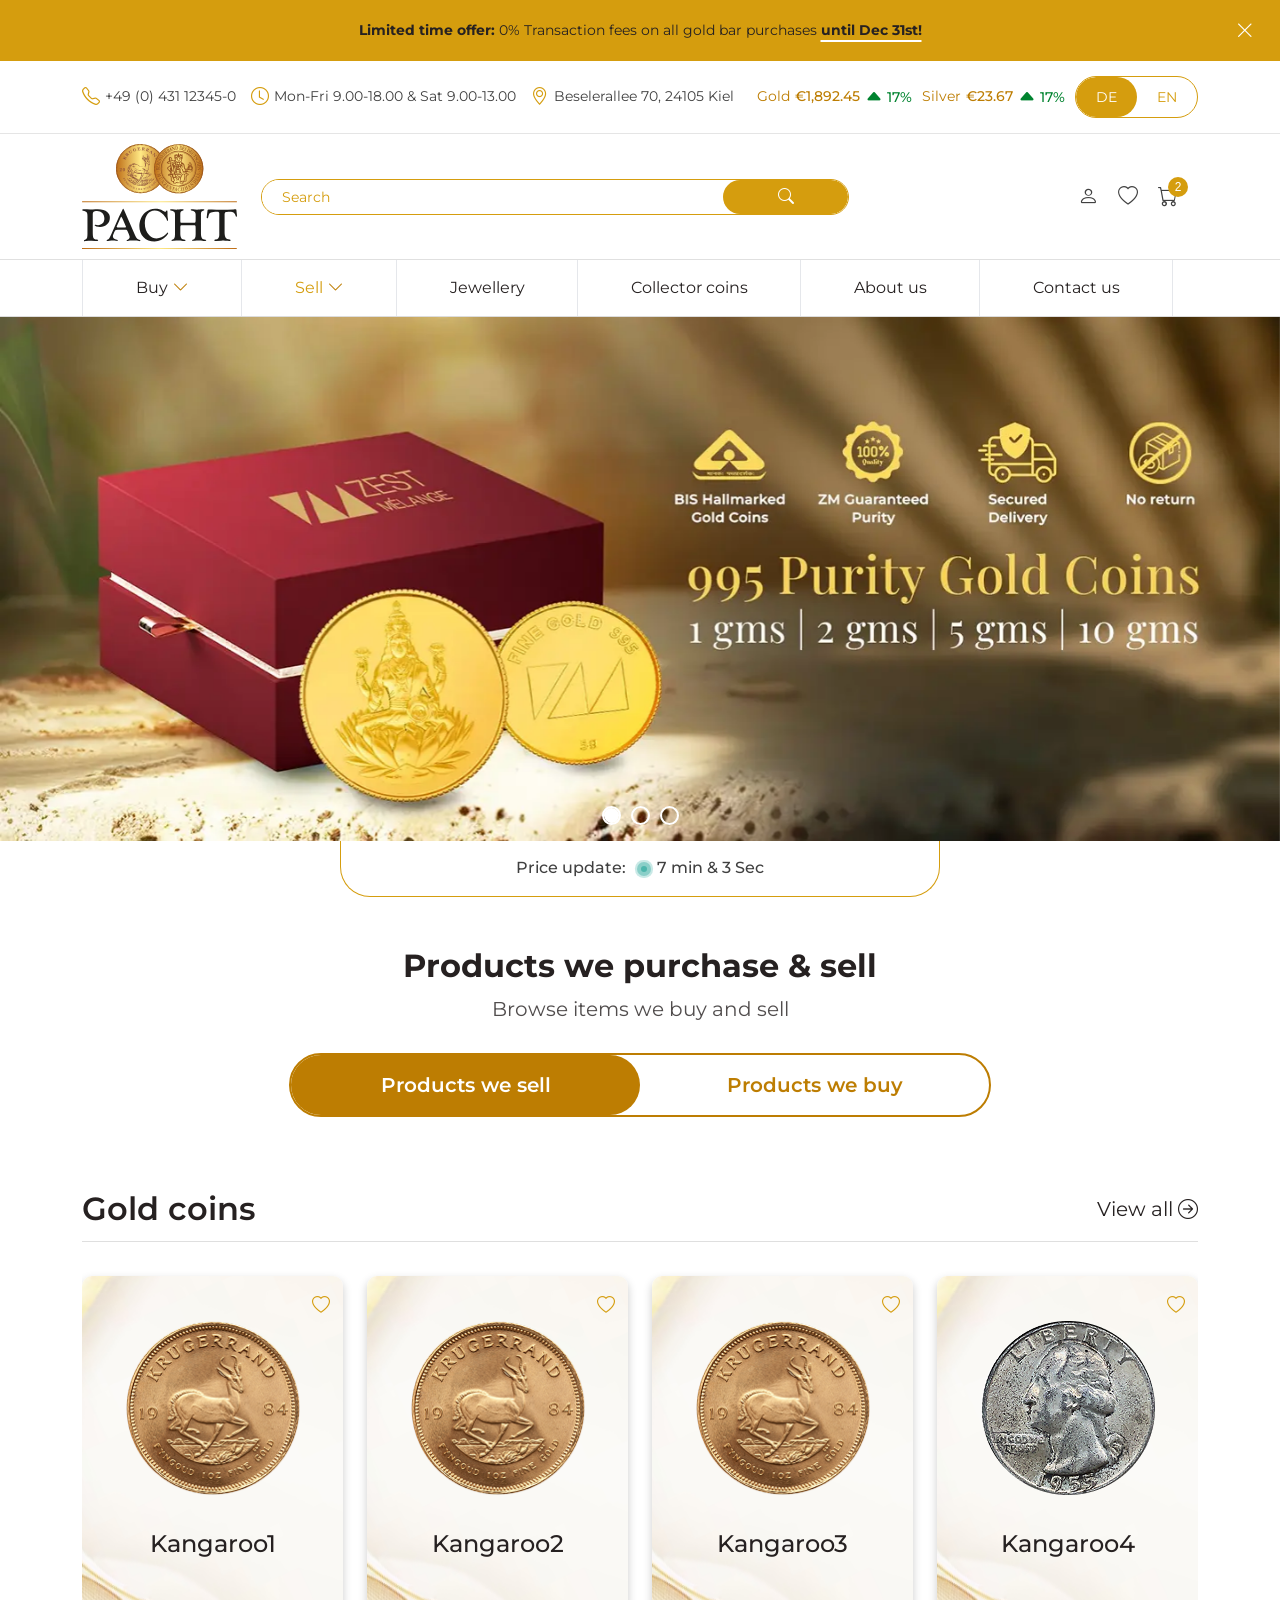
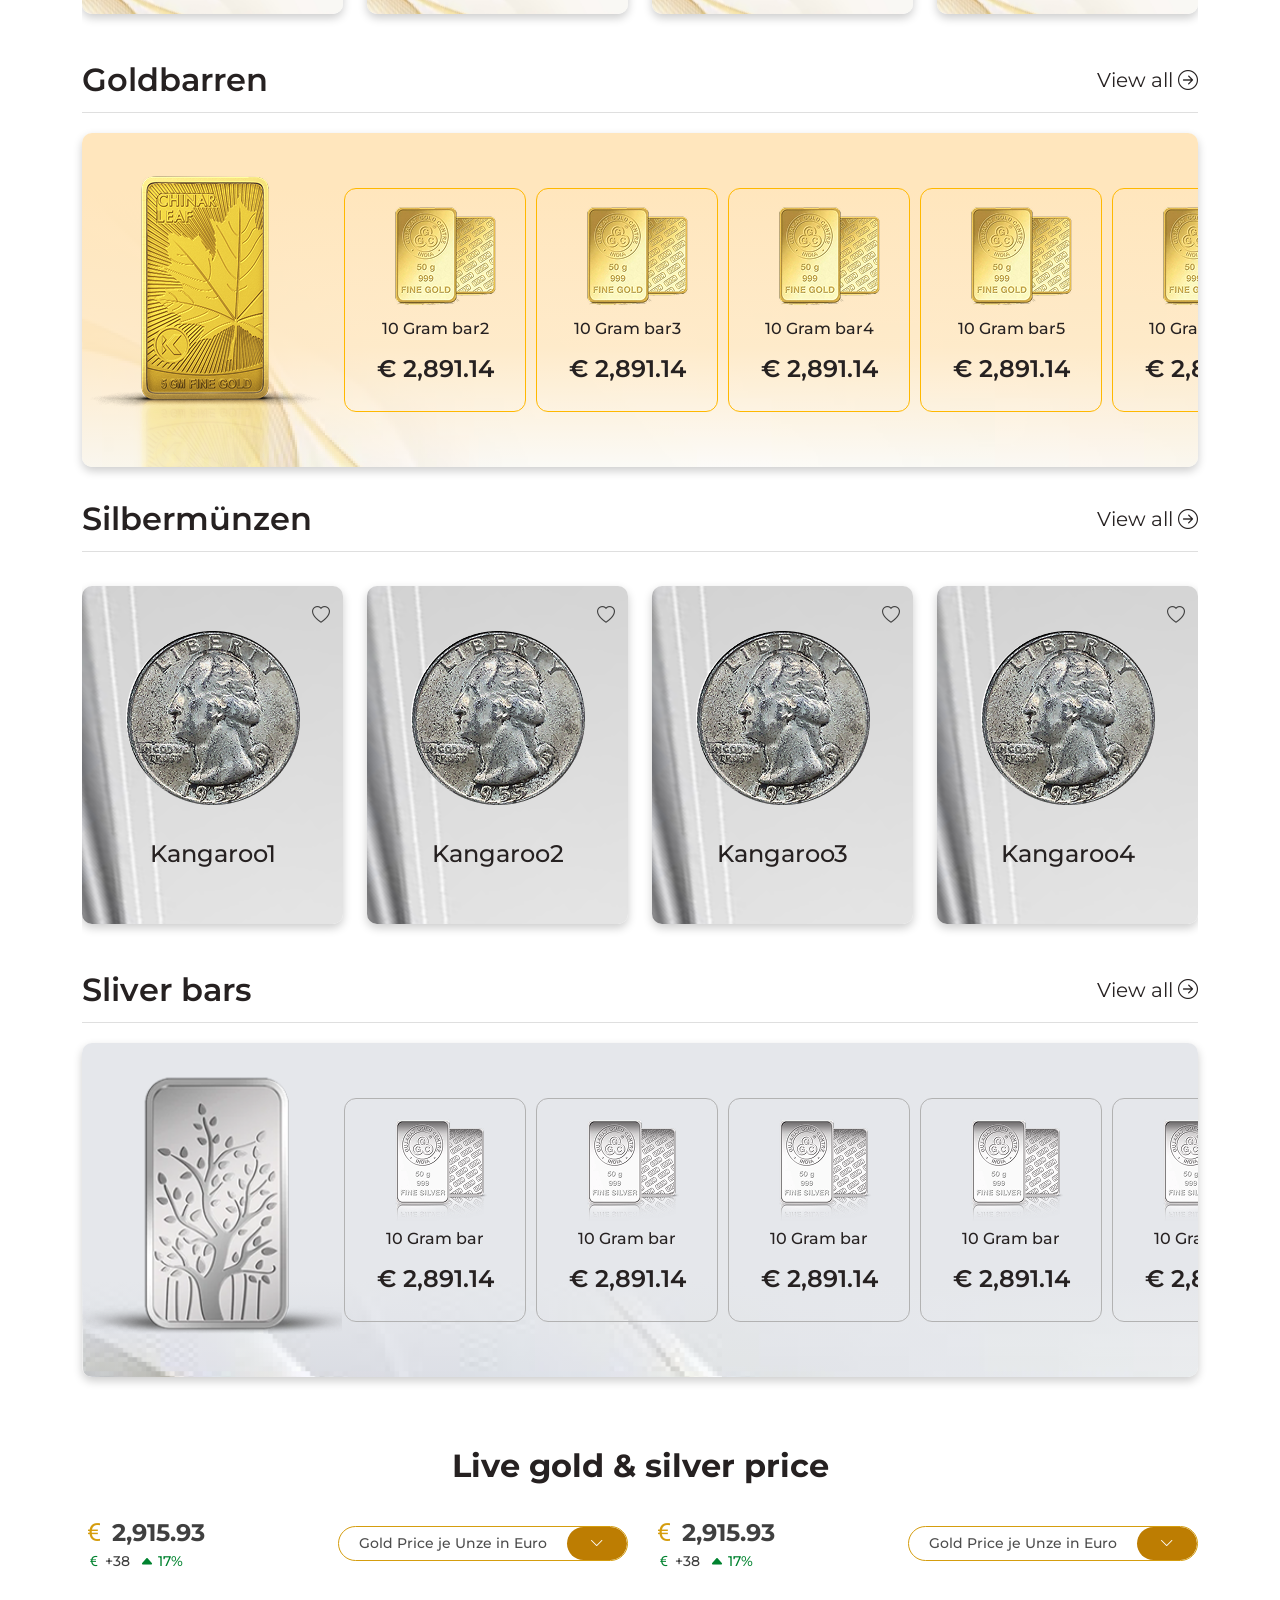
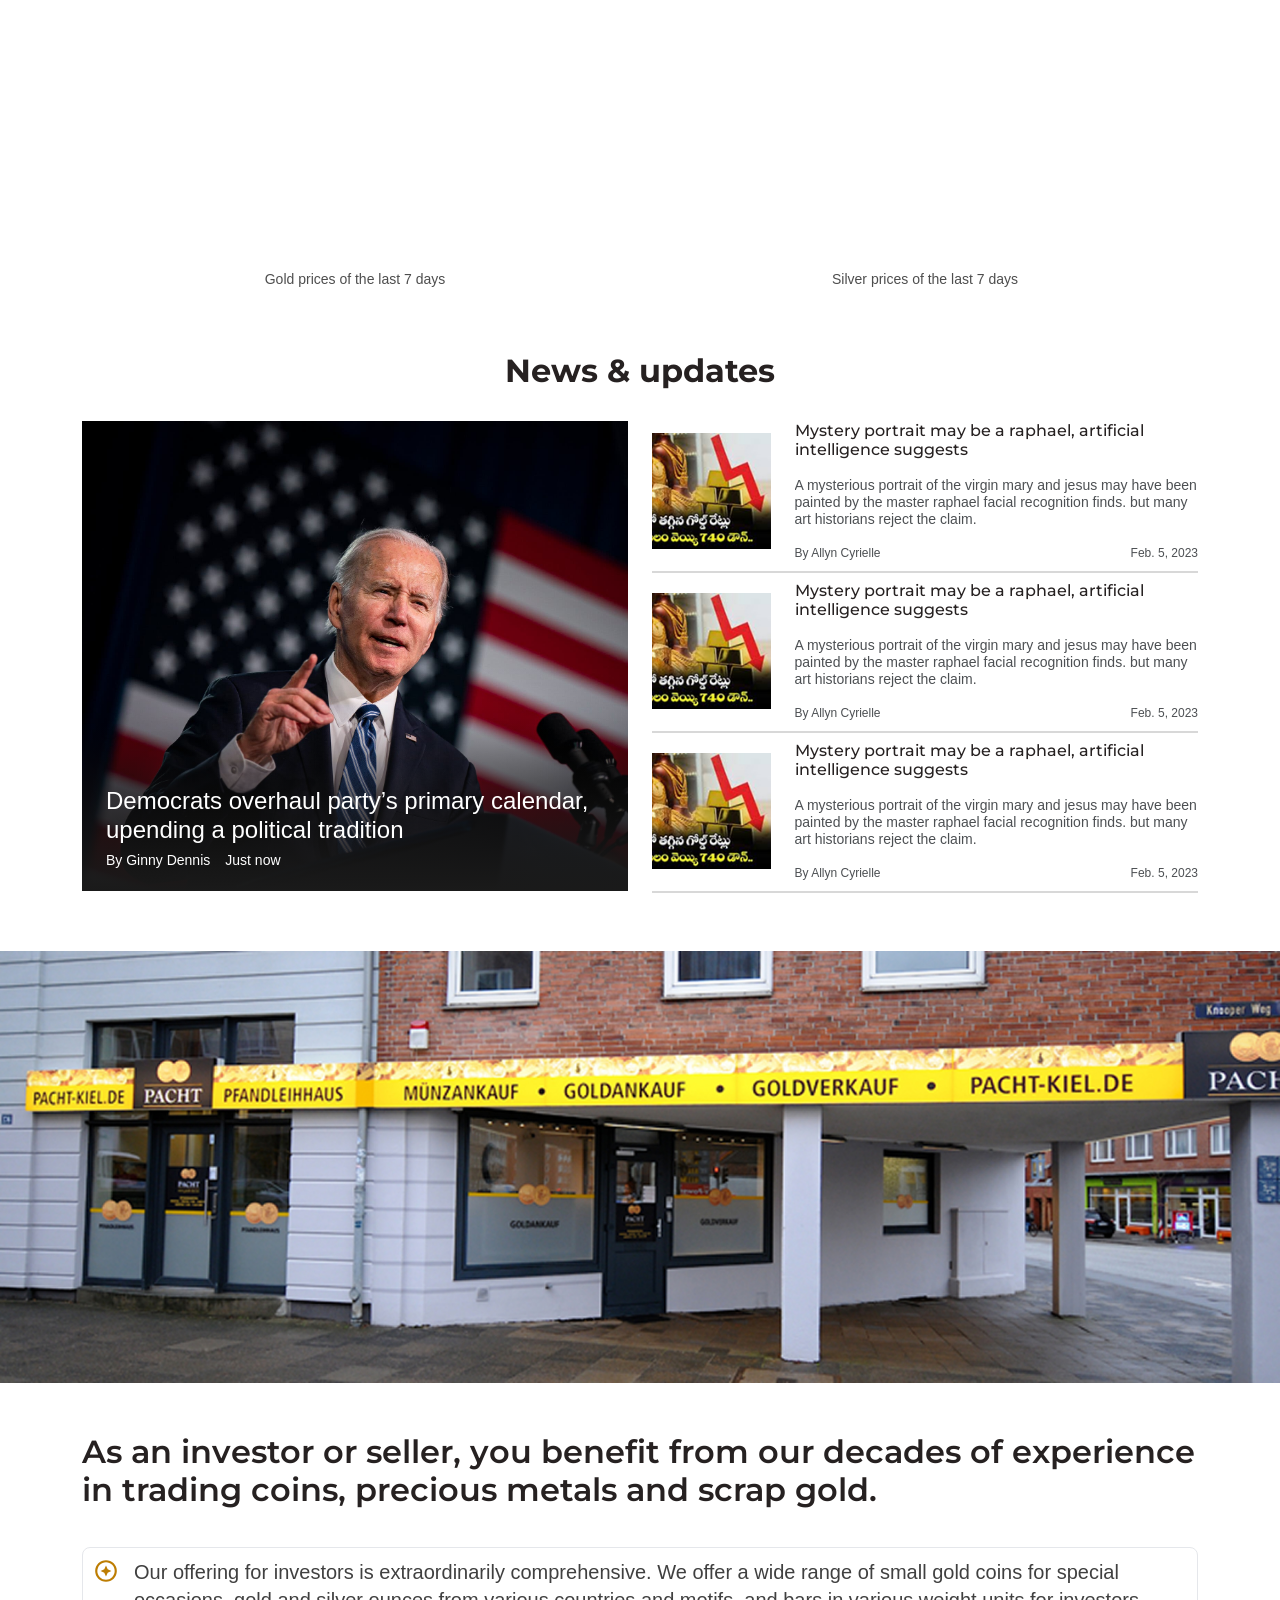
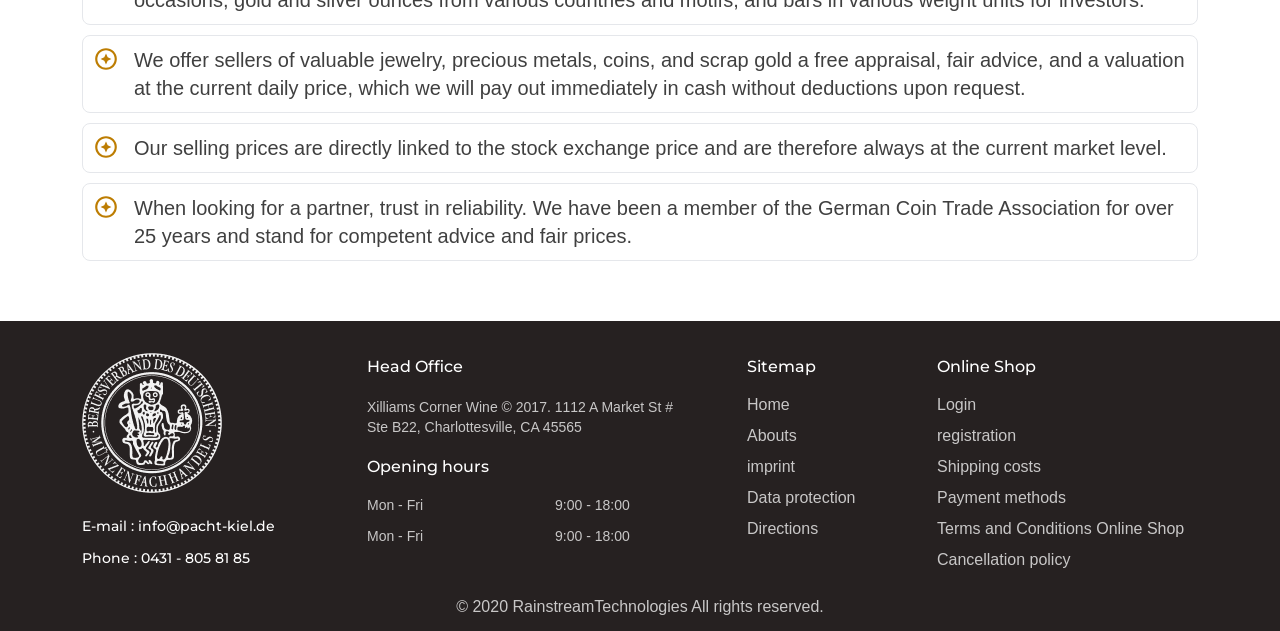
==== commit c60dc3f5: "Merge pull request #2 from developer-rsw/ft-2 HTML Changes related with FT-2" ====
--- a/index.html
+++ b/index.html
@@ -3,7 +3,7 @@
   <head>
     <meta charset="UTF-8" />
     <meta name="viewport" content="width=device-width, initial-scale=1.0" />
-    <title>Home page</title>
+    <title>Home page FT-2</title>
     <link rel="stylesheet" href="./css/bootstrap.min.css" />
     <link rel="stylesheet" href="./css/bootstrap-icons.min.css" />
     <!-- Swiper CSS -->
